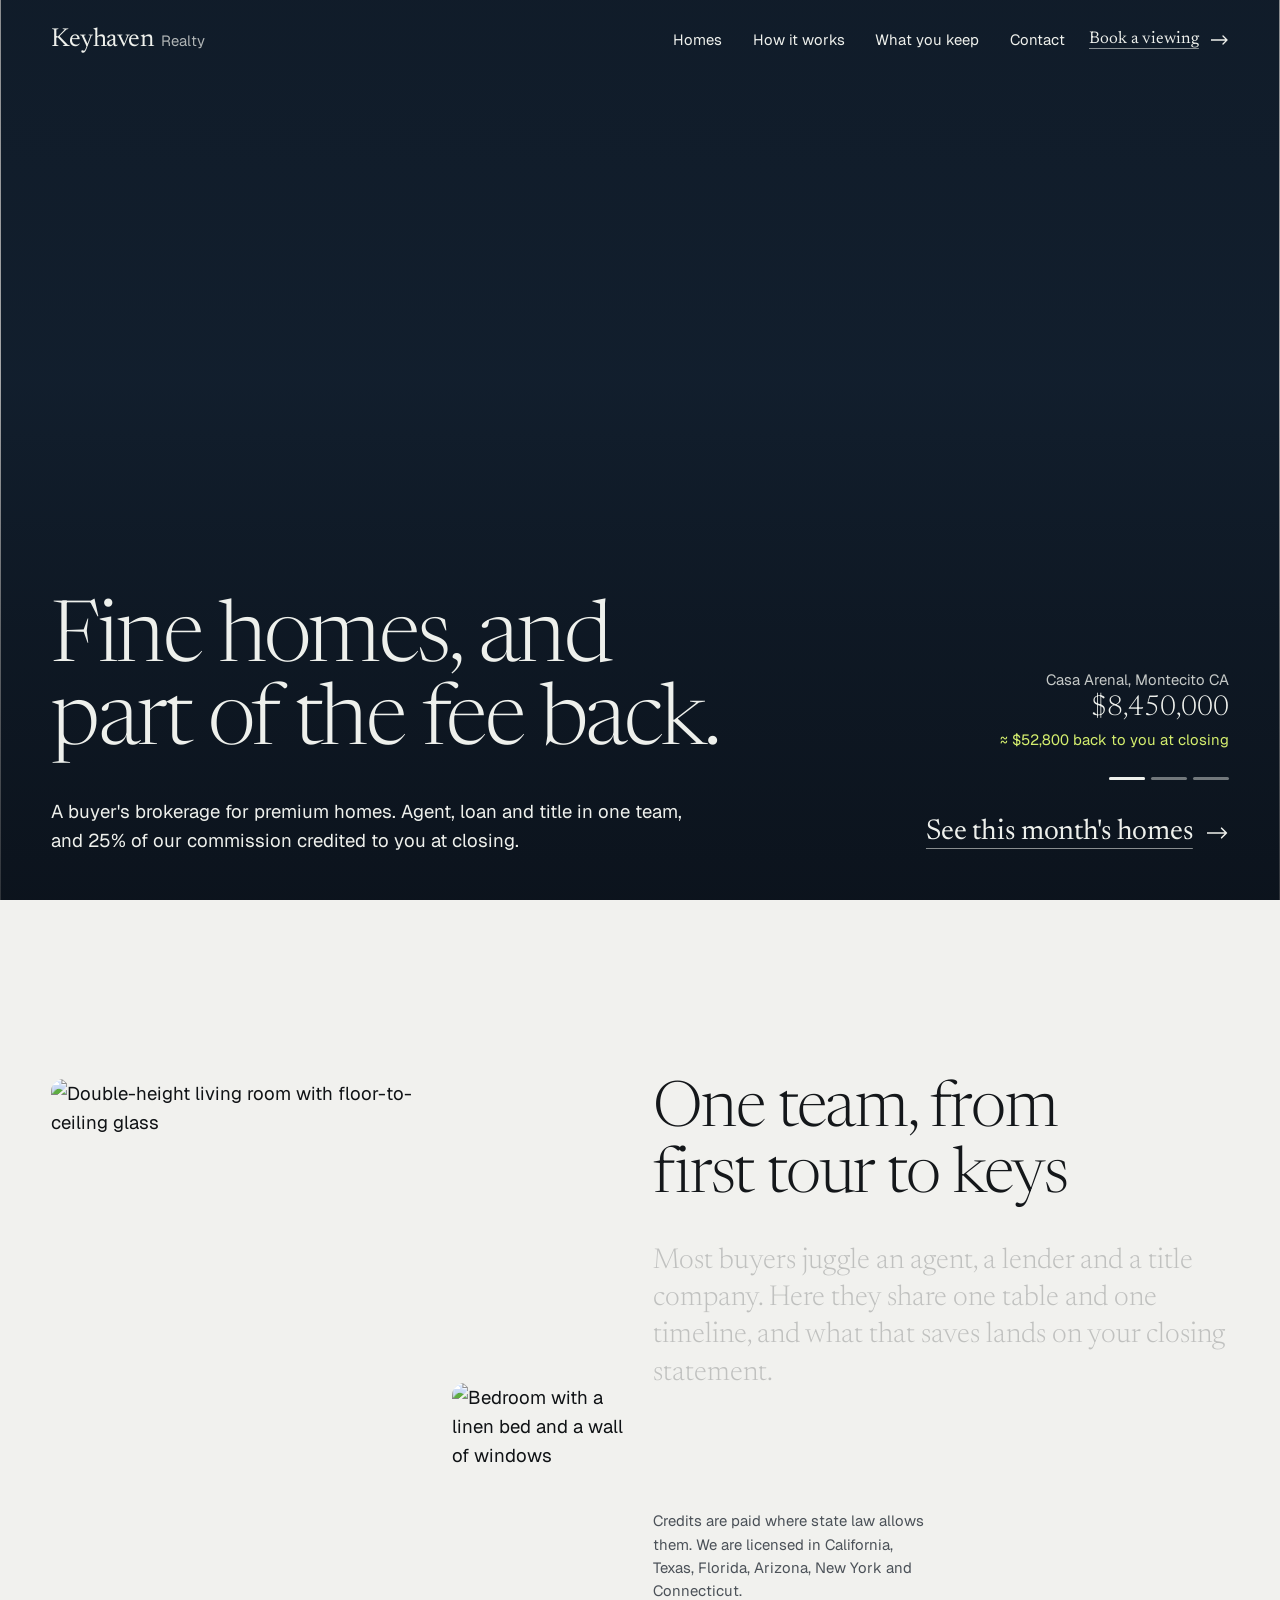
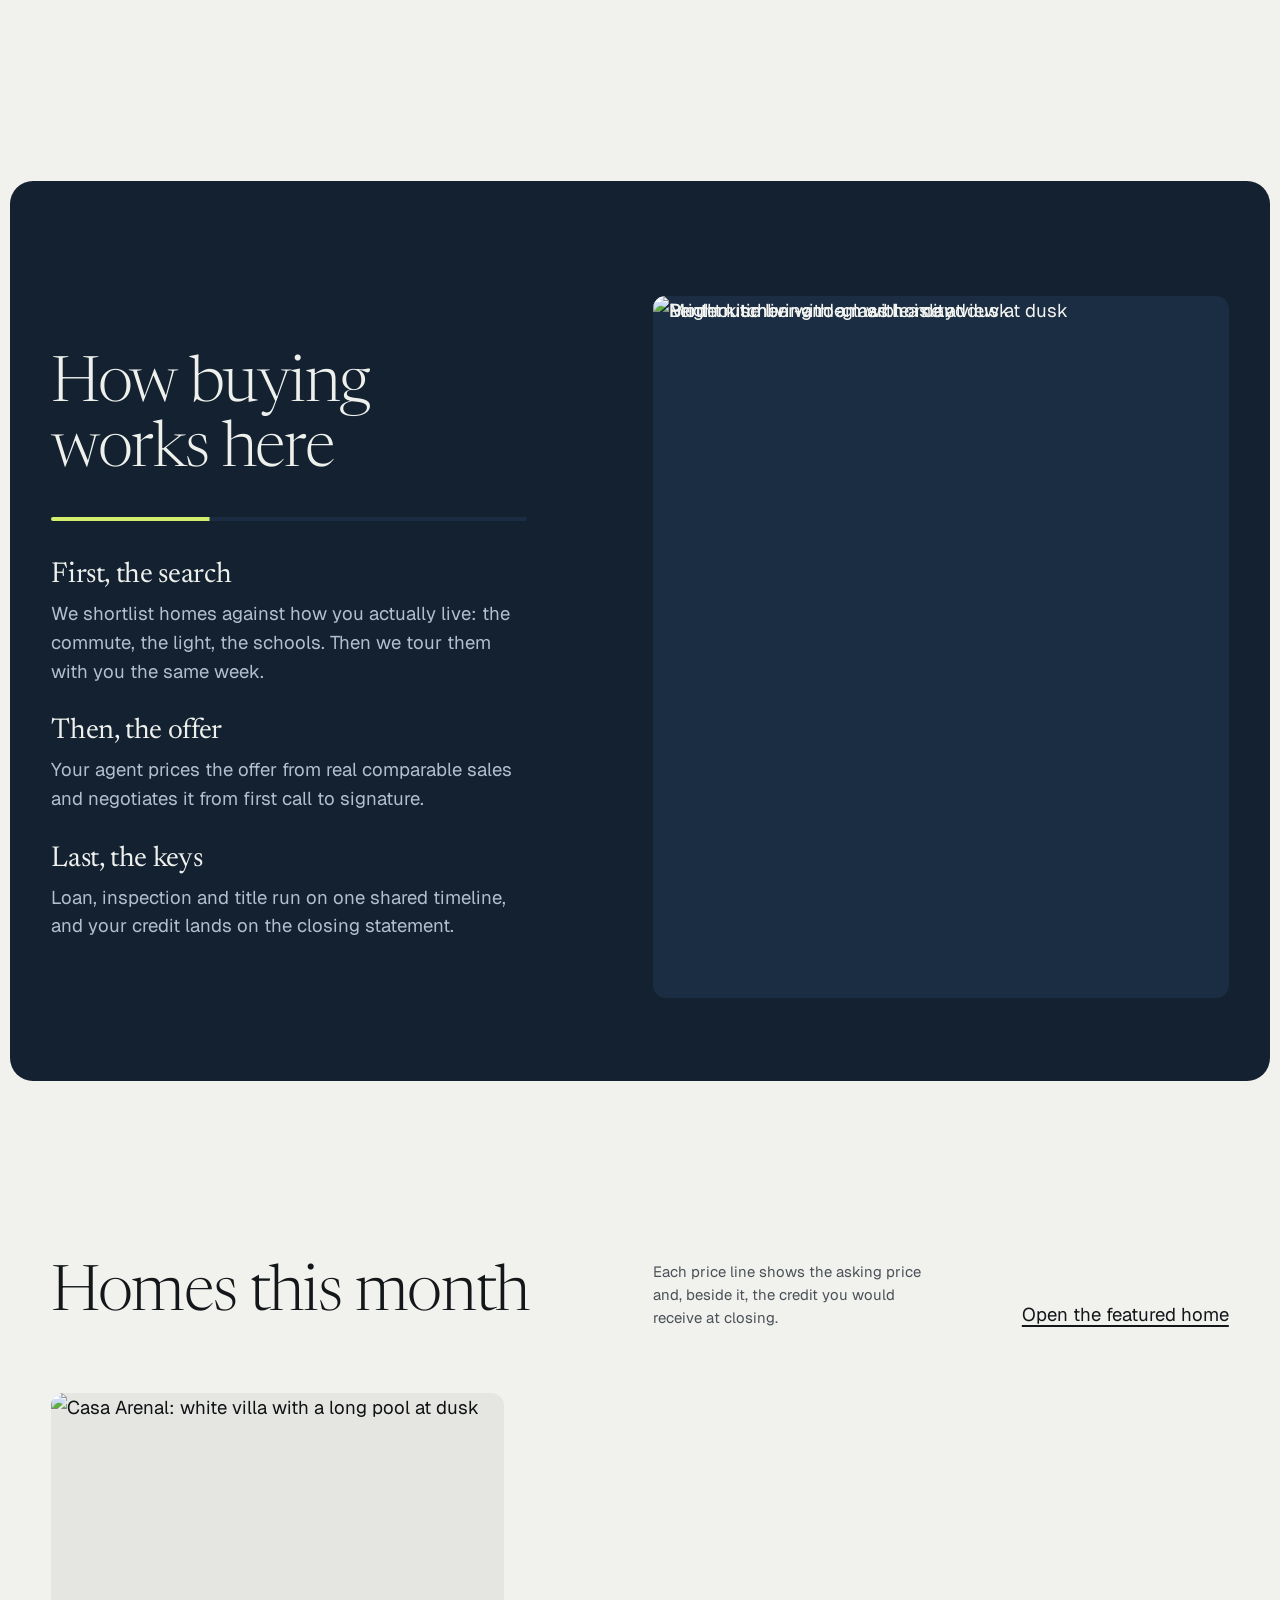
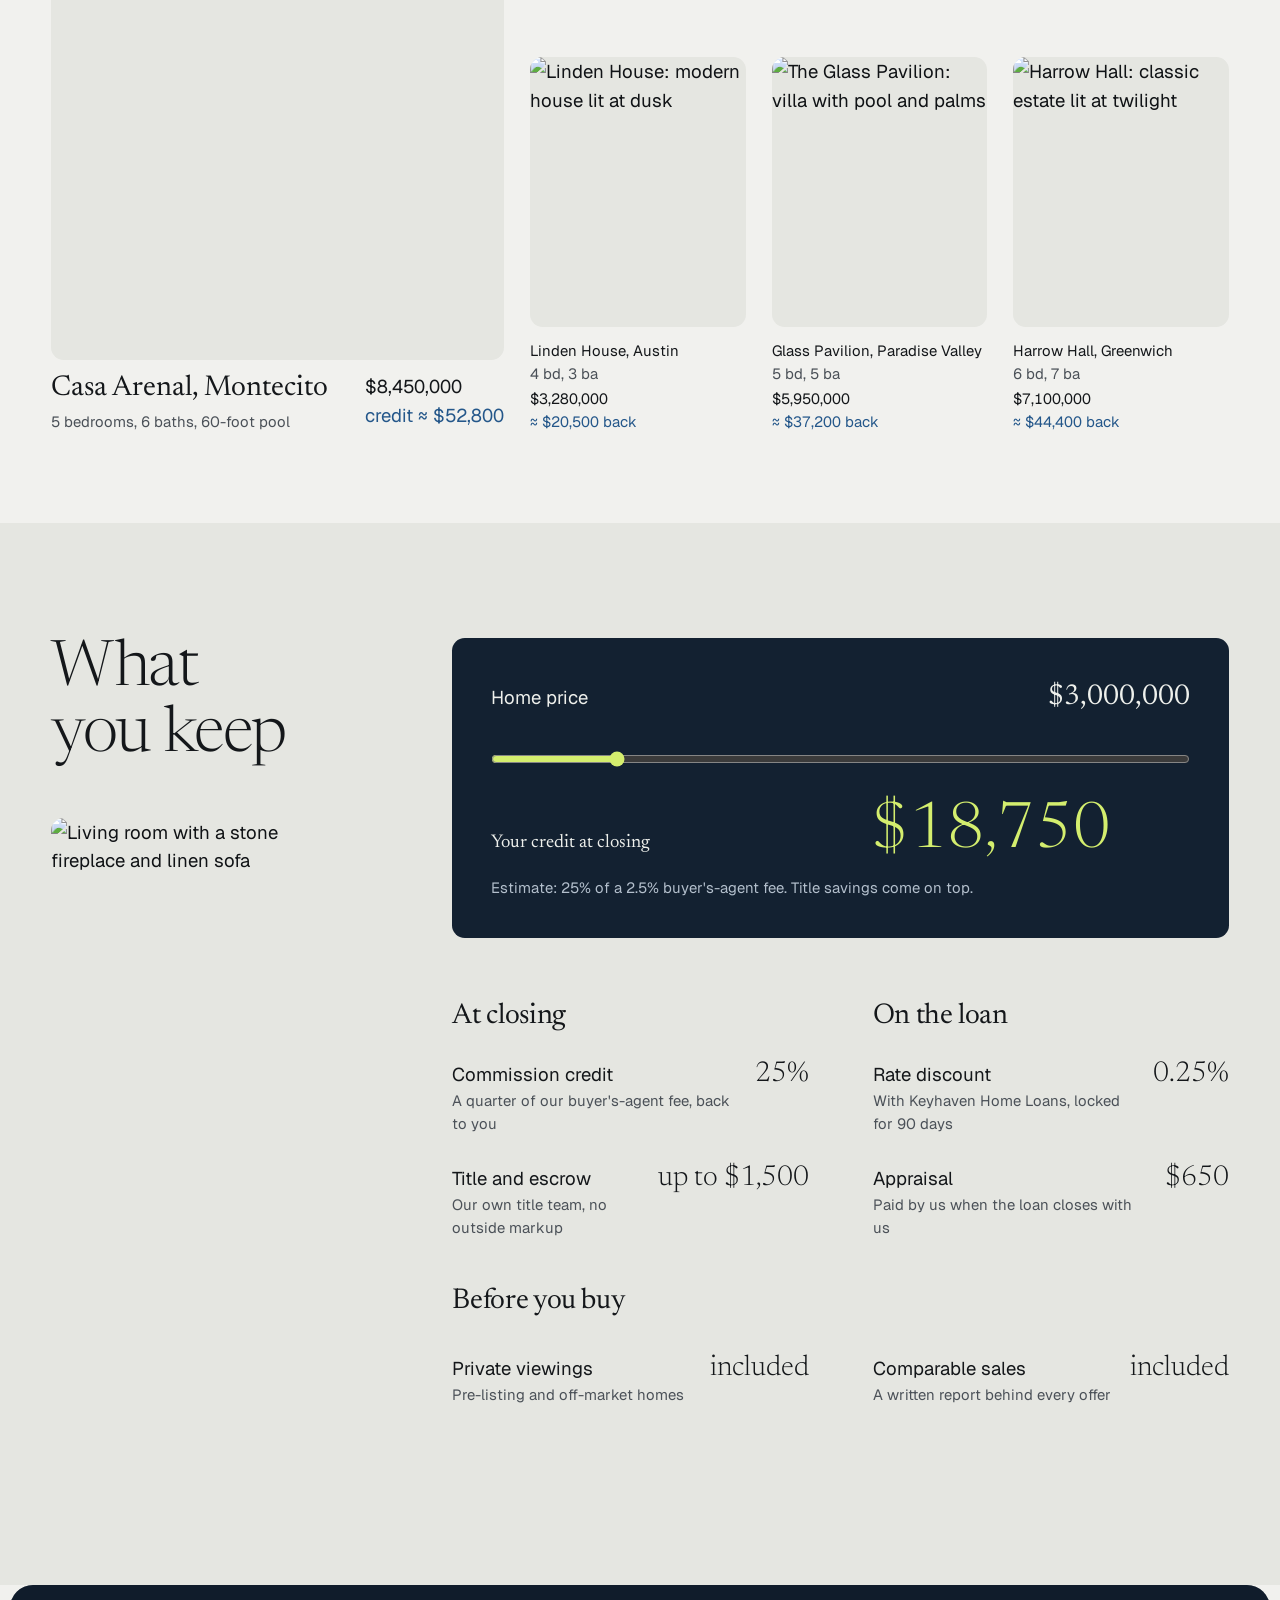
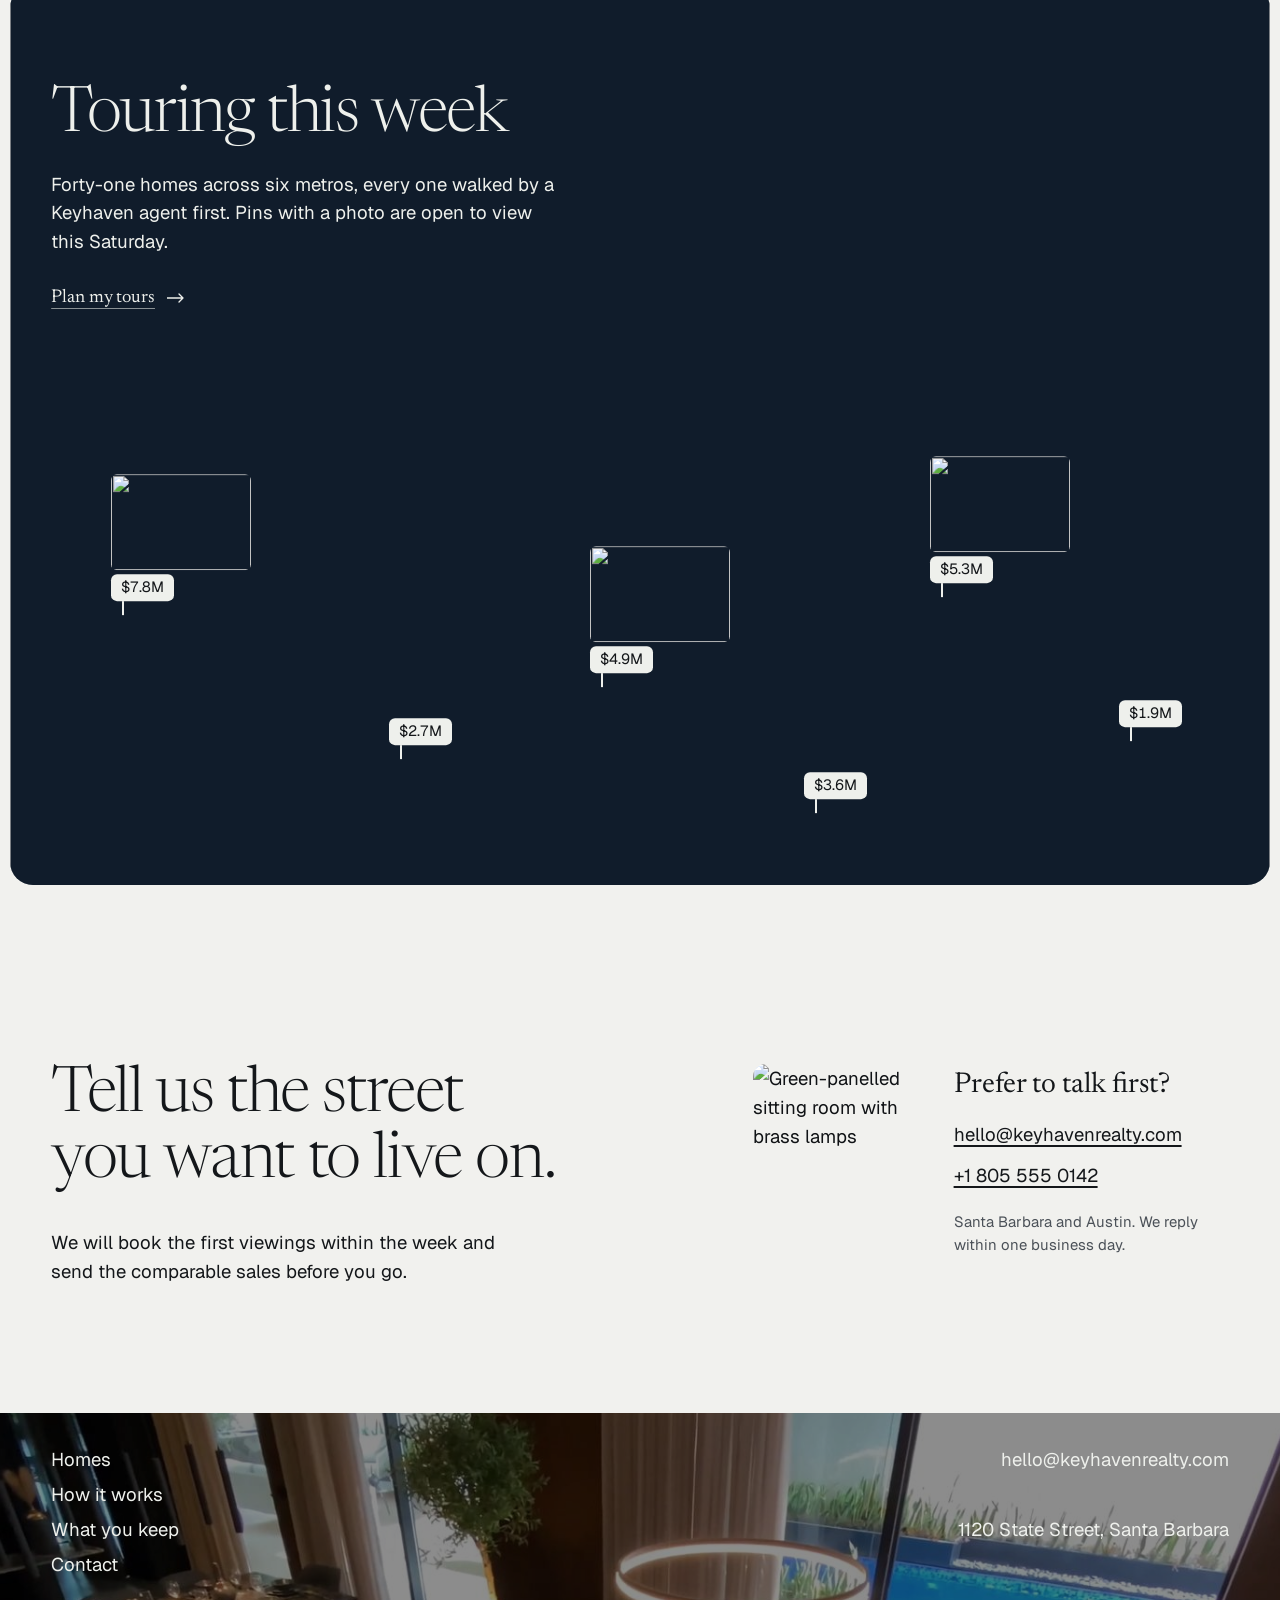
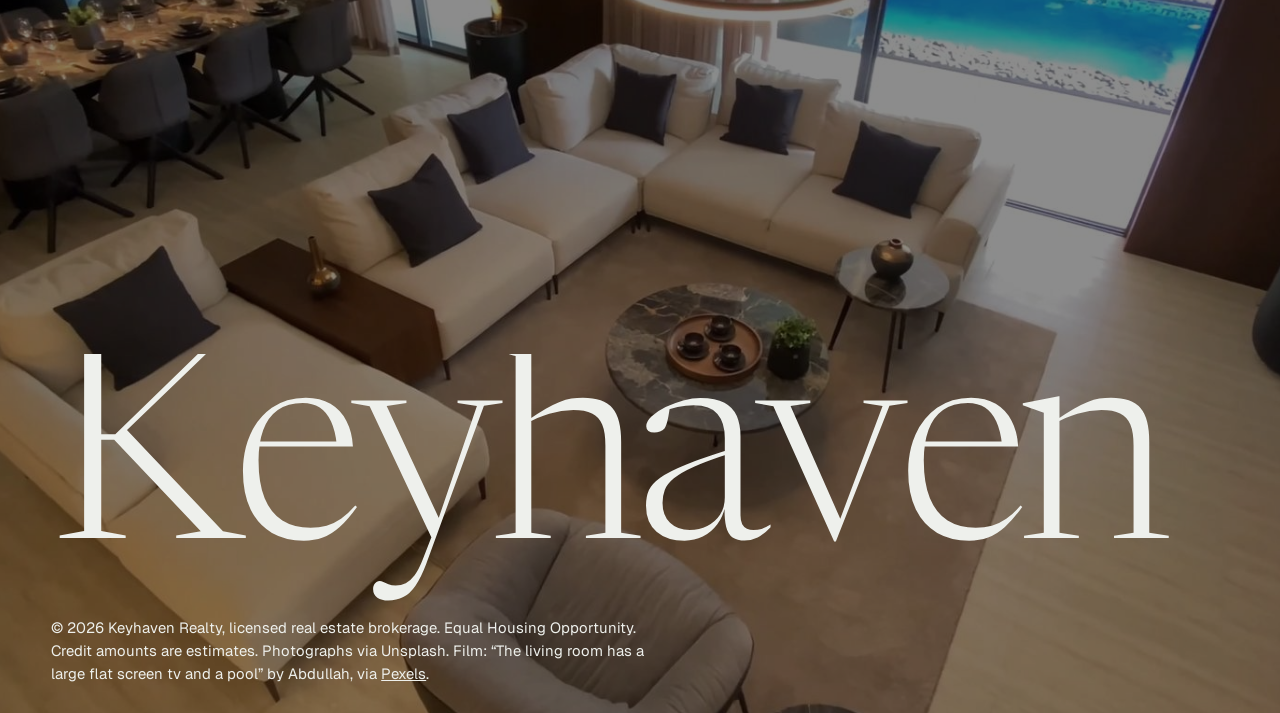
==== index.html @ c0e954b9 "Add Keyhaven Realty mockup site, ready for Vercel Static main page and per-listing pages with scroll" ====
<!doctype html>
<html lang="en" class="no-js">
<head>
  <meta charset="utf-8" />
  <meta name="viewport" content="width=device-width, initial-scale=1" />
  <title>Keyhaven Realty · Fine homes, and part of the fee back</title>
  <meta name="description" content="Keyhaven Realty is a buyer's brokerage for premium homes. One team for agent, loan and title, and 25% of our commission credited back to you at closing." />
  <link rel="preconnect" href="https://fonts.googleapis.com" />
  <link rel="preconnect" href="https://fonts.gstatic.com" crossorigin />
  <link href="https://fonts.googleapis.com/css2?family=Newsreader:opsz,wght@6..72,300;6..72,400&family=Geist:wght@400;500&display=swap" rel="stylesheet" />
  <link rel="preload" as="image" href="https://images.unsplash.com/photo-1613490493576-7fde63acd811?auto=format&fit=crop&w=2400&q=80" />
  <link rel="stylesheet" href="styles.css?v=28" />
</head>
<body>
  <a class="skip" href="#main">Skip to content</a>

  <header class="bar" id="bar">
    <a href="#top" class="wordmark" aria-label="Keyhaven Realty, home"><span class="wordmark-name">Keyhaven</span><span class="wordmark-kind">Realty</span></a>
    <button class="menu-toggle" type="button" aria-expanded="false" aria-controls="primary-nav">Menu</button>
    <nav class="bar-links" id="primary-nav" aria-label="Primary">
      <a href="#homes">Homes</a>
      <a href="#how">How it works</a>
      <a href="#keep">What you keep</a>
      <a href="#contact">Contact</a>
    </nav>
    <a href="#contact" class="cta-link cta-bar"><span>Book a viewing</span><svg class="cta-arrow" viewBox="0 0 18 10" aria-hidden="true"><path d="M0 5h16M12 1l4 4-4 4" fill="none" stroke="currentColor" stroke-width="1.3" stroke-linecap="round" stroke-linejoin="round"/></svg></a>
  </header>

  <main id="main">
    <!-- HERO: full-bleed photograph, slow crossfade between three homes -->
    <section class="hero" id="top" aria-labelledby="hero-title">
      <div class="hero-photos" aria-hidden="true">
        <img class="is-on" src="https://images.unsplash.com/photo-1613490493576-7fde63acd811?auto=format&fit=crop&w=2400&q=80" alt="" width="2400" height="1600" fetchpriority="high"
             data-name="Casa Arenal, Montecito CA" data-price="$8,450,000" data-credit="$52,800" />
        <img src="https://images.unsplash.com/photo-1582268611958-ebfd161ef9cf?auto=format&fit=crop&w=2400&q=80" alt="" width="2400" height="1600"
             data-name="Villa Solano, Malibu CA" data-price="$11,200,000" data-credit="$70,000" />
        <img src="https://images.unsplash.com/photo-1613977257363-707ba9348227?auto=format&fit=crop&w=2400&q=80" alt="" width="2400" height="1600"
             data-name="Las Brisas, Palm Beach FL" data-price="$9,750,000" data-credit="$60,950" />
      </div>
      <div class="hero-scrim" aria-hidden="true"></div>
      <div class="hero-foot">
        <div class="hero-text">
          <h1 id="hero-title">Fine homes, and part of the fee back.</h1>
          <p>A buyer's brokerage for premium homes. Agent, loan and title in one team, and 25% of our commission credited to you at closing.</p>
        </div>
        <div class="hero-act">
          <div class="listing" aria-live="polite">
            <p class="listing-name">Casa Arenal, Montecito CA</p>
            <p class="listing-price">$8,450,000</p>
            <p class="listing-credit">≈ $52,800 back to you at closing</p>
          </div>
          <div class="listing-switch" role="group" aria-label="Featured homes">
            <button type="button" aria-label="Casa Arenal" aria-pressed="true"><span></span></button>
            <button type="button" aria-label="Villa Solano" aria-pressed="false"><span></span></button>
            <button type="button" aria-label="Las Brisas" aria-pressed="false"><span></span></button>
          </div>
          <a href="#homes" class="cta-link cta-lg"><span>See this month's homes</span><svg class="cta-arrow" viewBox="0 0 18 10" aria-hidden="true"><path d="M0 5h16M12 1l4 4-4 4" fill="none" stroke="currentColor" stroke-width="1.3" stroke-linecap="round" stroke-linejoin="round"/></svg></a>
        </div>
      </div>
    </section>

    <!-- INTRO: right-half statement, lone photograph -->
    <section class="intro" aria-labelledby="intro-title">
      <div class="grid">
        <h2 id="intro-title" class="intro-title" data-rise>One team, from first tour to keys</h2>
        <p class="statement">Most buyers juggle an agent, a lender and a title company. Here they share one table and one timeline, and what that saves lands on your closing statement.</p>
        <figure class="intro-photo">
          <img src="https://images.unsplash.com/photo-1600573472550-8090b5e0745e?auto=format&fit=crop&w=900&h=900&q=80" alt="Double-height living room with floor-to-ceiling glass" width="900" height="900" loading="lazy" />
        </figure>
        <figure class="intro-photo-b">
          <img src="https://images.unsplash.com/photo-1616594039964-ae9021a400a0?auto=format&fit=crop&w=700&h=875&q=80" alt="Bedroom with a linen bed and a wall of windows" width="700" height="875" loading="lazy" />
        </figure>
        <p class="intro-note" data-rise>Credits are paid where state law allows them. We are licensed in California, Texas, Florida, Arizona, New York and Connecticut.</p>
      </div>
    </section>

    <!-- HOW IT WORKS: pinned deep-blue field, three moments, photograph wipes between them -->
    <section class="how" id="how" aria-labelledby="how-title">
      <div class="how-stage">
        <div class="how-text">
          <h2 id="how-title">How buying works here</h2>
          <div class="how-track" aria-hidden="true"><span></span></div>
          <ol class="moments">
            <li class="moment is-active">
              <h3>First, the search</h3>
              <p>We shortlist homes against how you actually live: the commute, the light, the schools. Then we tour them with you the same week.</p>
            </li>
            <li class="moment">
              <h3>Then, the offer</h3>
              <p>Your agent prices the offer from real comparable sales and negotiates it from first call to signature.</p>
            </li>
            <li class="moment">
              <h3>Last, the keys</h3>
              <p>Loan, inspection and title run on one shared timeline, and your credit lands on the closing statement.</p>
            </li>
          </ol>
        </div>
        <div class="how-frame">
          <img src="https://images.unsplash.com/photo-1600047509807-ba8f99d2cdde?auto=format&fit=crop&w=1200&h=1500&q=80" alt="Modern timber-and-glass home at dusk" width="1200" height="1500" loading="lazy" />
          <img src="https://images.unsplash.com/photo-1564078516393-cf04bd966897?auto=format&fit=crop&w=1200&h=1500&q=80" alt="Penthouse living room with a city view at dusk" width="1200" height="1500" loading="lazy" />
          <img src="https://images.unsplash.com/photo-1600585152220-90363fe7e115?auto=format&fit=crop&w=1200&h=1500&q=80" alt="Bright kitchen with a marble island" width="1200" height="1500" loading="lazy" />
        </div>
      </div>
    </section>

    <!-- HOMES: frame run, one lifted -->
    <section class="homes" id="homes" aria-labelledby="homes-title">
      <div class="grid">
        <div class="homes-side">
          <h2 id="homes-title" data-rise>Homes this month</h2>
          <a href="home.html?id=casa-arenal" class="link" data-rise>Open the featured home</a>
          <p class="homes-note" data-rise>Each price line shows the asking price and, beside it, the credit you would receive at closing.</p>
        </div>
        <div class="run">
          <figure class="frame frame-lifted" data-speed="0.04">
            <a class="frame-link" href="home.html?id=casa-arenal">
            <div class="frame-img"><img src="https://images.unsplash.com/photo-1613490493576-7fde63acd811?auto=format&fit=crop&w=1100&h=1375&q=80" alt="Casa Arenal: white villa with a long pool at dusk" width="1100" height="1375" loading="lazy" /></div>
            <figcaption><span><span class="frame-name">Casa Arenal, Montecito</span><small class="facts">5 bedrooms, 6 baths, 60-foot pool</small></span><span>$8,450,000 <em class="credit">credit ≈ $52,800</em></span></figcaption>
          </a>
          </figure>
          <figure class="frame" data-speed="0.12">
            <a class="frame-link" href="home.html?id=linden-house">
            <div class="frame-img"><img src="https://images.unsplash.com/photo-1600047509358-9dc75507daeb?auto=format&fit=crop&w=600&h=750&q=75" alt="Linden House: modern house lit at dusk" width="600" height="750" loading="lazy" /></div>
            <figcaption><span>Linden House, Austin<small class="facts">4 bd, 3 ba</small></span><span>$3,280,000 <em class="credit">≈ $20,500 back</em></span></figcaption>
          </a>
          </figure>
          <figure class="frame" data-speed="-0.06">
            <a class="frame-link" href="home.html?id=glass-pavilion">
            <div class="frame-img"><img src="https://images.unsplash.com/photo-1602343168117-bb8ffe3e2e9f?auto=format&fit=crop&w=600&h=750&q=75" alt="The Glass Pavilion: villa with pool and palms" width="600" height="750" loading="lazy" /></div>
            <figcaption><span>Glass Pavilion, Paradise Valley<small class="facts">5 bd, 5 ba</small></span><span>$5,950,000 <em class="credit">≈ $37,200 back</em></span></figcaption>
          </a>
          </figure>
          <figure class="frame" data-speed="0.18">
            <a class="frame-link" href="home.html?id=harrow-hall">
            <div class="frame-img"><img src="https://images.unsplash.com/photo-1505843513577-22bb7d21e455?auto=format&fit=crop&w=600&h=750&q=75" alt="Harrow Hall: classic estate lit at twilight" width="600" height="750" loading="lazy" /></div>
            <figcaption><span>Harrow Hall, Greenwich<small class="facts">6 bd, 7 ba</small></span><span>$7,100,000 <em class="credit">≈ $44,400 back</em></span></figcaption>
          </a>
          </figure>
        </div>
      </div>
    </section>

    <!-- WHAT YOU KEEP: prices like a menu, with the live credit calculator -->
    <section class="keep" id="keep" aria-labelledby="keep-title">
      <div class="grid">
        <div class="keep-side">
          <h2 id="keep-title" data-rise>What you keep</h2>
          <figure class="keep-photo" data-rise>
            <img src="https://images.unsplash.com/photo-1618221195710-dd6b41faaea6?auto=format&fit=crop&w=800&h=1000&q=80" alt="Living room with a stone fireplace and linen sofa" width="800" height="1000" loading="lazy" />
          </figure>
        </div>
        <div class="keep-main">
          <form class="calc" data-rise onsubmit="return false">
            <label for="price">Home price</label>
            <output id="price-out" for="price" class="calc-price">$3,000,000</output>
            <input id="price" type="range" min="500000" max="15000000" step="50000" value="3000000" aria-describedby="calc-help" />
            <p class="calc-result">Your credit at closing <output id="credit-out" for="price">$18,750</output></p>
            <p id="calc-help" class="calc-help">Estimate: 25% of a 2.5% buyer's-agent fee. Title savings come on top.</p>
          </form>
          <div class="menu-cols">
            <div class="menu-group" data-rise>
              <h3>At closing</h3>
              <div class="row"><div><strong>Commission credit</strong><span>A quarter of our buyer's-agent fee, back to you</span></div><b>25%</b></div>
              <div class="row"><div><strong>Title and escrow</strong><span>Our own title team, no outside markup</span></div><b>up to $1,500</b></div>
            </div>
            <div class="menu-group" data-rise>
              <h3>On the loan</h3>
              <div class="row"><div><strong>Rate discount</strong><span>With Keyhaven Home Loans, locked for 90 days</span></div><b>0.25%</b></div>
              <div class="row"><div><strong>Appraisal</strong><span>Paid by us when the loan closes with us</span></div><b>$650</b></div>
            </div>
            <div class="menu-group" data-rise>
              <h3>Before you buy</h3>
              <div class="row"><div><strong>Private viewings</strong><span>Pre-listing and off-market homes</span></div><b>included</b></div>
              <div class="row"><div><strong>Comparable sales</strong><span>A written report behind every offer</span></div><b>included</b></div>
            </div>
          </div>
        </div>
      </div>
    </section>

    <!-- NEAR YOU: the city at dusk with price pins -->
    <section class="near" aria-labelledby="near-title">
      <div class="map-frame">
        <img class="near-photo" src="https://images.unsplash.com/photo-1444723121867-7a241cacace9?auto=format&fit=crop&w=2400&q=80" alt="" width="2400" height="1600" loading="lazy" />
        <div class="near-shade" aria-hidden="true"></div>
        <div class="near-copy">
          <h2 id="near-title" data-rise>Touring this week</h2>
          <p data-rise>Forty-one homes across six metros, every one walked by a Keyhaven agent first. Pins with a photo are open to view this Saturday.</p>
          <a href="#contact" class="cta-link" data-rise><span>Plan my tours</span><svg class="cta-arrow" viewBox="0 0 18 10" aria-hidden="true"><path d="M0 5h16M12 1l4 4-4 4" fill="none" stroke="currentColor" stroke-width="1.3" stroke-linecap="round" stroke-linejoin="round"/></svg></a>
        </div>
        <div class="pins" aria-hidden="true">
          <span class="pin pin-photo" style="--x:9%;--y:70%"><img src="https://images.unsplash.com/photo-1580587771525-78b9dba3b914?auto=format&fit=crop&w=260&h=180&q=60" alt="" width="260" height="180" loading="lazy" /><span>$7.8M</span></span>
          <span class="pin" style="--x:31%;--y:86%">$2.7M</span>
          <span class="pin pin-photo" style="--x:47%;--y:78%"><img src="https://images.unsplash.com/photo-1600566753086-00f18fb6b3ea?auto=format&fit=crop&w=260&h=180&q=60" alt="" width="260" height="180" loading="lazy" /><span>$4.9M</span></span>
          <span class="pin" style="--x:64%;--y:92%">$3.6M</span>
          <span class="pin pin-photo" style="--x:74%;--y:68%"><img src="https://images.unsplash.com/photo-1600607688969-a5bfcd646154?auto=format&fit=crop&w=260&h=180&q=60" alt="" width="260" height="180" loading="lazy" /><span>$5.3M</span></span>
          <span class="pin" style="--x:89%;--y:84%">$1.9M</span>
        </div>
      </div>
    </section>

    <!-- CONTACT: sentence, photograph, two links -->
    <section class="contact" id="contact" aria-labelledby="contact-title">
      <div class="grid">
        <h2 id="contact-title" class="contact-sentence" data-rise>Tell us the street you want to live on.</h2>
        <p class="contact-lead" data-rise>We will book the first viewings within the week and send the comparable sales before you go.</p>
        <figure class="contact-photo" data-rise>
          <img src="https://images.unsplash.com/photo-1615873968403-89e068629265?auto=format&fit=crop&w=400&h=400&q=75" alt="Green-panelled sitting room with brass lamps" width="400" height="400" loading="lazy" />
        </figure>
        <div class="contact-links" data-rise>
          <p class="contact-q">Prefer to talk first?</p>
          <a class="link" href="mailto:hello@keyhavenrealty.com?subject=Viewings%20with%20Keyhaven&body=The%20street%20or%20area%20we%20want%3A%0AOur%20budget%3A%0AWhen%20we%20can%20tour%3A">hello@keyhavenrealty.com</a>
          <a class="link" href="tel:+18055550142">+1 805 555 0142</a>
          <p class="contact-city">Santa Barbara and Austin. We reply within one business day.</p>
        </div>
      </div>
    </section>
  </main>

  <!-- FOOTER: the name across the last photograph -->
  <footer class="footer">
    <video class="footer-photo footer-film" muted loop playsinline preload="none" poster="assets/pexels-living-room-pool-18531410-poster.jpg" width="1920" height="1080" aria-hidden="true">
      <source src="assets/pexels-living-room-pool-18531410.mp4" type="video/mp4" />
    </video>
    <div class="footer-top">
      <nav aria-label="Footer">
        <a href="#homes">Homes</a>
        <a href="#how">How it works</a>
        <a href="#keep">What you keep</a>
        <a href="#contact">Contact</a>
      </nav>
      <address>
        <a href="mailto:hello@keyhavenrealty.com">hello@keyhavenrealty.com</a>
        <span>1120 State Street, Santa Barbara</span>
      </address>
    </div>
    <div class="footer-bottom">
      <p class="footer-name" aria-hidden="true">Keyhaven</p>
      <p class="legal">© 2026 Keyhaven Realty, licensed real estate brokerage. Equal Housing Opportunity. Credit amounts are estimates. Photographs via Unsplash. Film: “The living room has a large flat screen tv and a pool” by Abdullah, via <a href="https://www.pexels.com/video/the-living-room-has-a-large-flat-screen-tv-and-a-pool-18531410/">Pexels</a>.</p>
    </div>
  </footer>

  <script src="https://cdnjs.cloudflare.com/ajax/libs/gsap/3.12.5/gsap.min.js"></script>
  <script src="https://cdnjs.cloudflare.com/ajax/libs/gsap/3.12.5/ScrollTrigger.min.js"></script>
  <script src="main.js?v=28"></script>
</body>
</html>
---- styles.css ----
:root {
  /* colour: warm paper and charcoal, a deep coastal blue, lime kept for the money that comes back */
  --bg: #f1f1ee;
  --surface: #e5e6e1;
  --ink: #14171a;
  --muted: #4b5158;
  --field: #132131;
  --field-2: #1b2d42;
  --field-ink: #eef0ec;
  --field-muted: #b3bfcc;
  --accent: #d4ee6e;
  --link: #24578a;

  /* type: a light display serif for headlines and figures, a quiet sans for everything you read or press */
  --font: "Geist", "Helvetica Neue", Arial, sans-serif;
  --display: "Newsreader", "Times New Roman", Georgia, serif;
  --step-small: clamp(0.875rem, 0.85rem + 0.1vw, 0.9375rem);
  --step-body: clamp(1.0625rem, 1rem + 0.2vw, 1.1875rem);
  --step-lead: clamp(1.375rem, 1.15rem + 0.8vw, 2rem);
  --step-head: clamp(2.25rem, 1.4rem + 3.2vw, 4.5rem);
  --step-display: clamp(2.25rem, 6.6vw, 7.25rem);
  --step-name: clamp(4.5rem, 21vw, 22rem);

  /* corners: one quiet scale, nothing pill-shaped */
  --r-lg: clamp(16px, 1.8vw, 28px);  /* held sections, the city, the hero as it leaves */
  --r-md: clamp(10px, 1vw, 16px);    /* photographs and panels */
  --r-sm: 6px;                        /* buttons and price tags */

  --margin: clamp(20px, 4vw, 64px);
  --gap: clamp(16px, 2vw, 32px);
  --section: clamp(120px, 14vw, 220px);
  --ease: cubic-bezier(.22, 1, .36, 1);
}

*, *::before, *::after { box-sizing: border-box; }
html { -webkit-text-size-adjust: 100%; overflow-x: clip; }
@media (prefers-reduced-motion: no-preference) { html { scroll-behavior: smooth; } }
body {
  margin: 0;
  font-family: var(--font);
  font-size: var(--step-body);
  line-height: 1.55;
  color: var(--ink);
  background: var(--bg);
  -webkit-font-smoothing: antialiased;
  overflow-x: clip;
  font-variant-numeric: lining-nums;
}
img { display: block; max-width: 100%; height: auto; }
a { color: inherit; }
h1, h2, h3 { margin: 0; font-family: var(--display); font-weight: 300; letter-spacing: -0.022em; line-height: 1.04; text-wrap: balance; }
h3 { font-weight: 400; letter-spacing: -0.012em; }
p, figure, ol { margin: 0; }
:focus-visible { outline: 3px solid var(--link); outline-offset: 3px; }
::selection { background: var(--accent); color: var(--ink); }

.grid {
  display: grid;
  grid-template-columns: repeat(12, minmax(0, 1fr));
  column-gap: var(--gap);
  padding-inline: var(--margin);
}
.skip { position: absolute; left: -999px; top: 8px; z-index: 100; background: var(--ink); color: #fff; padding: 12px 16px; }
.skip:focus { left: 8px; }

/* controls: one small radius, one weight */
.btn {
  display: inline-flex; align-items: center; justify-content: center;
  min-height: 46px; padding: 0 22px;
  font: 500 var(--step-small)/1 var(--font); letter-spacing: .005em; text-decoration: none;
  border: 0; border-radius: var(--r-sm); cursor: pointer; touch-action: manipulation;
  transition: background-color .25s, color .25s, transform .2s var(--ease);
}
.btn:active { transform: scale(.97); }
.btn-lg { min-height: 54px; padding: 0 28px; font-size: var(--step-body); }
/* the quiet call to action: words in the display serif, a fine underline, a small arrow */
.cta-link { display: inline-flex; align-items: center; gap: 12px; min-height: 44px; color: inherit; text-decoration: none;
  font-family: var(--display); font-weight: 400; font-size: var(--step-body); letter-spacing: -0.005em; }
.cta-link span { text-decoration: underline; text-decoration-thickness: 1px; text-underline-offset: .32em;
  text-decoration-color: color-mix(in srgb, currentColor 55%, transparent); transition: text-decoration-color .3s; }
.cta-link:hover span, .cta-link:focus-visible span { text-decoration-color: currentColor; }
.cta-arrow { width: 18px; height: 10px; flex: none; transition: transform .35s var(--ease); }
.cta-link:hover .cta-arrow, .cta-link:focus-visible .cta-arrow { transform: translateX(5px); }
.cta-lg { font-size: var(--step-lead); gap: 14px; }
.cta-lg .cta-arrow { width: 22px; height: 12px; }
.cta-bar { font-size: 1.0625rem; white-space: nowrap; }
.link {
  text-decoration: underline; text-decoration-thickness: 1.5px; text-underline-offset: .22em;
  transition: color .2s, text-decoration-color .2s;
}
.link:hover { color: var(--link); }

/* bar: transparent over the photograph, plain paper after it */
.bar {
  position: fixed; inset: 0 0 auto; z-index: 40;
  display: flex; align-items: center; justify-content: space-between; gap: 24px;
  padding: 18px var(--margin);
  color: var(--field-ink);
  transition: background-color .35s, color .35s, padding .35s;
}
section[id] { scroll-margin-top: 64px; }
main p { max-width: 62ch; }
.bar.away { transform: translateY(-110%); }
.bar { transition: background-color .35s, color .35s, padding .35s, transform .45s var(--ease); }
.bar.solid { background: var(--bg); color: var(--ink); padding-block: 10px; }
.wordmark { display: inline-flex; align-items: baseline; gap: 8px; text-decoration: none; }
.wordmark-name { font-family: var(--display); font-size: 1.625rem; font-weight: 400; letter-spacing: -0.02em; line-height: 1; }
.wordmark-kind { font-size: var(--step-small); opacity: .72; }
.bar-links { display: flex; gap: clamp(20px, 2.4vw, 36px); font-size: var(--step-small); margin-left: auto; }
.bar-links a { text-decoration: underline; text-decoration-thickness: 1.5px; text-underline-offset: .28em; text-decoration-color: transparent; transition: text-decoration-color .25s; }
.bar-links a:hover { text-decoration-color: currentColor; }
.menu-toggle { display: none; min-height: 44px; padding: 0 12px; margin-left: auto; background: none; border: 0; color: inherit; font: inherit; font-size: var(--step-small); text-decoration: underline; text-underline-offset: .25em; cursor: pointer; }

/* HERO */
.hero { position: relative; height: 100svh; min-height: 600px; overflow: hidden; background: var(--field); color: var(--field-ink); }
.hero-photos { position: absolute; inset: -4% 0; }
.hero-photos img {
  position: absolute; inset: 0; width: 100%; height: 100%; object-fit: cover; object-position: 50% 62%;
  opacity: 0; transition: opacity 1.6s ease-in-out;
}
.hero-photos img.is-on { opacity: 1; }
.hero-scrim { position: absolute; inset: 0; background: linear-gradient(0deg, rgba(10, 16, 24, .8) 0%, rgba(10, 16, 24, .52) 30%, rgba(10, 16, 24, .16) 58%, rgba(10, 16, 24, .3) 100%); } /* taste-skill-ignore: neutral scrim under type on a photograph */
.hero-foot {
  position: absolute; inset: auto 0 0; padding: 0 var(--margin) clamp(28px, 5vh, 56px);
  display: flex; justify-content: space-between; align-items: flex-end; gap: 40px;
}
.hero-text { max-width: min(1000px, 72vw); }
.hero h1 { font-size: var(--step-display); line-height: .98; letter-spacing: -0.03em; }
.hero-text p { margin-top: 32px; max-width: 34em; font-size: var(--step-body); color: var(--field-ink); }
.hero-act { display: grid; justify-items: end; gap: 14px; text-align: right; flex: none; }
/* the home on screen, captioned like a print: name, price, what comes back */
.listing { display: grid; gap: 2px; justify-items: end; color: var(--field-ink); }
.listing p { transition: opacity .45s, transform .45s var(--ease); }
.listing.swap p { opacity: 0; transform: translateY(6px); }
.listing-name { font-size: var(--step-small); color: rgba(238, 240, 236, .82); }
.listing-price { font-family: var(--display); font-weight: 300; font-size: var(--step-lead); line-height: 1.15; font-variant-numeric: tabular-nums; }
.listing-credit { font-size: var(--step-small); color: var(--accent); font-variant-numeric: tabular-nums; }
.listing-switch { display: flex; gap: 6px; margin: 2px 0 6px; }
.listing-switch button { width: 36px; height: 24px; padding: 0; border: 0; background: none; cursor: pointer; display: grid; align-items: center; }
.listing-switch span { display: block; height: 3px; border-radius: 2px; background: rgba(238, 240, 236, .45); overflow: hidden; transition: background-color .25s; }
.listing-switch button:hover span { background: rgba(238, 240, 236, .6); }
.listing-switch [aria-pressed="true"] span::after { content: ""; display: block; height: 100%; background: var(--field-ink); transform-origin: 0 50%; animation: listing-fill 6s linear forwards; }
@keyframes listing-fill { from { transform: scaleX(0); } to { transform: scaleX(1); } }

/* INTRO */
.intro { padding-block: var(--section); }
.intro-title { grid-row: 1; grid-column: 7 / 13; font-size: var(--step-head); margin-bottom: 32px; }
.statement { grid-row: 2; grid-column: 7 / 13; font-family: var(--display); font-size: var(--step-lead); font-weight: 300; line-height: 1.3; }
.statement .w { color: rgba(20, 23, 26, .22); transition: color .2s; }
.intro-photo { grid-column: 1 / 5; grid-row: 1 / 4; align-self: start; overflow: hidden; border-radius: var(--r-md); }
.intro-photo-b { grid-column: 5 / 7; grid-row: 2 / 4; align-self: end; margin-top: 140px; overflow: hidden; border-radius: var(--r-md); }
.intro-photo-b img { width: 100%; aspect-ratio: 4 / 5; object-fit: cover; }
.intro-photo img { width: 100%; aspect-ratio: 1; object-fit: cover; }
.intro-note { grid-column: 7 / 10; grid-row: 3; align-self: end; margin-top: 64px; font-size: var(--step-small); color: var(--muted); }

/* HOW: a deep-blue field, held while three moments pass */
.how { padding-inline: 10px; color: var(--field-ink); }
.how-stage {
  position: relative; min-height: 100svh; display: grid; grid-template-columns: repeat(12, minmax(0, 1fr));
  column-gap: var(--gap); align-items: center; padding: 96px calc(var(--margin) - 10px) 64px;
  background: var(--field); border-radius: var(--r-lg);
}
.how-text { grid-column: 1 / 6; }
.how h2 { font-size: var(--step-head); }
.how-track { height: 4px; background: var(--field-2); margin: 32px 0 40px; border-radius: 3px; overflow: hidden; }
.how-track span { display: block; height: 100%; background: var(--accent); transform-origin: 0 50%; transform: scaleX(.333); }
.moments { list-style: none; padding: 0; display: grid; gap: 32px; }
.moment h3 { font-size: var(--step-lead); }
.moment p { font-size: var(--step-body); }
.motion .moment { transition: opacity .5s var(--ease); }
.motion .moment:not(.is-active) { opacity: .5; }
.moment p { margin-top: 8px; color: var(--field-muted); max-width: 30em; }
.how-frame { grid-column: 7 / 13; position: relative; aspect-ratio: 4 / 5; max-height: 78svh; justify-self: end; width: 100%; overflow: hidden; background: var(--field-2); border-radius: var(--r-md); }
.how-frame img { position: absolute; inset: 0; width: 100%; height: 100%; object-fit: cover; }

/* HOMES: a run of frames, one lifted */
.homes { padding-block: var(--section) clamp(72px, 7vw, 112px); }
.homes-side { grid-column: 1 / -1; display: grid; grid-template-columns: repeat(12, minmax(0, 1fr)); column-gap: var(--gap); align-items: end; margin-bottom: clamp(40px, 5vw, 72px); }
.homes-side h2 { grid-column: 1 / 7; grid-row: 1; }
.homes-side .homes-note { grid-column: 7 / 10; grid-row: 1; }
.homes-side .link { grid-column: 10 / 13; grid-row: 1; justify-self: end; }
.homes h2 { font-size: var(--step-head); }
.homes-note { font-size: var(--step-small); color: var(--muted); max-width: 30em; }
.run { grid-column: 1 / -1; display: grid; grid-template-columns: 2.1fr 1fr 1fr 1fr; gap: var(--gap); align-items: end; }
.frame-img { overflow: hidden; background: var(--surface); border-radius: var(--r-md); }
.frame-img img { width: 100%; aspect-ratio: 4 / 5; object-fit: cover; transition: transform 1s var(--ease); }
.frame-link { display: block; color: inherit; text-decoration: none; }
.frame-link:hover .frame-img img { transform: scale(1.05); }
.frame-link:focus-visible { outline-offset: 6px; border-radius: var(--r-md); }
.frame figcaption { display: flex; flex-wrap: wrap; justify-content: space-between; gap: 2px 12px; padding-top: 12px; font-size: var(--step-small); }
.frame figcaption span:last-child { font-variant-numeric: tabular-nums; }
.credit { font-style: normal; color: var(--link); display: block; text-align: right; }
.frame-name { display: block; font-family: var(--display); font-size: var(--step-lead); line-height: 1.2; }
.frame-lifted .facts { font-family: var(--font); margin-top: 4px; }
.facts { display: block; font-size: var(--step-small); color: var(--muted); }
.frame:not(.frame-lifted) figcaption { display: grid; gap: 2px; }
.frame:not(.frame-lifted) .credit { text-align: left; }
.frame-lifted figcaption { font-size: var(--step-body); }

/* KEEP: a menu of what comes back to you */
.keep { padding-block: clamp(96px, 9vw, 150px) var(--section); background: var(--surface); }
.keep-side { grid-column: 1 / 4; }
.keep h2 { font-size: var(--step-head); }
.keep-photo { margin-top: 48px; overflow: hidden; border-radius: var(--r-md); }
.keep-photo img { width: 100%; aspect-ratio: 4 / 5; object-fit: cover; }
.keep-main { grid-column: 5 / 13; }
.calc { background: var(--field); color: var(--field-ink); border-radius: var(--r-md); padding: clamp(24px, 3vw, 48px); display: grid; grid-template-columns: 1fr auto; gap: 12px 24px; align-items: baseline; }
.calc label { font-size: var(--step-body); }
.calc-price { font-family: var(--display); font-size: var(--step-lead); font-variant-numeric: tabular-nums; text-align: right; }
.calc input { grid-column: 1 / -1; width: 100%; height: 44px; margin: 4px 0 8px; accent-color: var(--accent); cursor: pointer; }
.calc-result { font-family: var(--display); grid-column: 1 / -1; display: flex; justify-content: space-between; align-items: baseline; gap: 16px; flex-wrap: wrap; font-size: var(--step-body); }
.calc-result output { font-family: var(--display); font-weight: 300; font-size: var(--step-head); line-height: 1; color: var(--accent); font-variant-numeric: tabular-nums; }
.calc-help { grid-column: 1 / -1; font-size: var(--step-small); color: var(--field-muted); }
.menu-cols { display: grid; grid-template-columns: repeat(2, minmax(0, 1fr)); column-gap: 64px; margin-top: 16px; }
.menu-group:last-child { grid-column: 1 / -1; display: grid; grid-template-columns: repeat(2, minmax(0, 1fr)); column-gap: 64px; }
.menu-group:last-child h3 { grid-column: 1 / -1; }
.menu-group { margin-top: 48px; }
.menu-group h3 { font-size: var(--step-lead); margin-bottom: 8px; }
.row { display: flex; justify-content: space-between; align-items: baseline; gap: 16px; margin-top: 22px; }
.row strong { display: block; font-weight: 400; }
.row span { display: block; font-size: var(--step-small); color: var(--muted); max-width: 36ch; }
.row b { font-family: var(--display); font-size: var(--step-lead); font-weight: 300; font-variant-numeric: tabular-nums; white-space: nowrap; }

/* NEAR: the map */
.near { background: var(--bg); padding-inline: 10px; }
.map-frame { position: relative; height: 100svh; min-height: 640px; overflow: hidden; background: var(--field); color: var(--field-ink); border-radius: var(--r-lg); }
.near-photo { position: absolute; inset: -8% 0; width: 100%; height: 116%; object-fit: cover; }
.near-shade { position: absolute; inset: 0; background: rgba(13, 22, 34, .38); }
.near-copy {
  position: absolute; z-index: 3; left: calc(var(--margin) - 10px); top: clamp(56px, 11vh, 112px);
  width: min(620px, calc(100% - var(--margin) * 2)); display: grid; justify-items: start; gap: 20px;
}
.near h2 { font-size: var(--step-head); }
.near-copy p { color: var(--field-ink); max-width: 42ch; }
.pins { position: absolute; inset: 0; z-index: 2; }
.pin {
  position: absolute; left: var(--x); top: var(--y); translate: -12px calc(-100% - 14px);
  padding: 6px 10px; background: var(--field-ink); color: var(--ink);
  font-size: var(--step-small); font-variant-numeric: tabular-nums; line-height: 1; border-radius: var(--r-sm);
}
.pin::after { content: ""; position: absolute; left: 11px; top: 100%; width: 2px; height: 14px; background: var(--field-ink); }
.pin-photo { padding: 0; background: none; display: grid; }
.pin-photo img { width: 140px; height: 96px; object-fit: cover; border-radius: var(--r-sm); }
.pin-photo > span { justify-self: start; margin-top: 4px; padding: 6px 10px; background: var(--field-ink); color: var(--ink); border-radius: var(--r-sm); }

/* CONTACT */
.contact { padding-block: var(--section) clamp(96px, 10vw, 140px); }
.contact-sentence { grid-column: 1 / 7; font-size: var(--step-head); }
.contact-lead { grid-column: 1 / 6; grid-row: 2; margin-top: 32px; }
.contact-photo { grid-column: 8 / 10; grid-row: 1 / 3; overflow: hidden; border-radius: var(--r-md); }
.contact-photo img { width: 100%; aspect-ratio: 1; object-fit: cover; }
.contact-links { grid-column: 10 / 13; grid-row: 1 / 3; display: grid; align-content: start; gap: 12px; }
.contact-q { font-family: var(--display); font-size: var(--step-lead); }
.contact-city { margin-top: 8px; font-size: var(--step-small); color: var(--muted); }

/* FOOTER: the name across the last photograph */
.footer { position: relative; height: 100svh; min-height: 560px; overflow: hidden; color: var(--field-ink); background: var(--field); display: flex; flex-direction: column; justify-content: space-between; }
.footer-photo { position: absolute; inset: -6% 0; width: 100%; height: 112%; object-fit: cover; filter: brightness(.55) saturate(.85); }

/* one grade for every photograph: a touch less saturation, a touch more contrast */
main img:not(.near-photo) { filter: saturate(.88) contrast(1.04); }
.near-photo { filter: saturate(.8); }
.footer-top, .footer-bottom { position: relative; padding: 32px var(--margin); }
.footer-top { display: flex; justify-content: space-between; gap: 24px; flex-wrap: wrap; }
.footer-top nav { display: grid; gap: 6px; }
.footer-top a { text-decoration: none; }
.footer-top a:hover { text-decoration: underline; text-underline-offset: .2em; }
.footer-top address { display: grid; gap: 6px; font-style: normal; text-align: right; }
.footer-bottom { padding-bottom: 28px; }
.footer-name { font-family: var(--display); font-weight: 300; font-size: var(--step-name); line-height: .9; letter-spacing: -0.04em; white-space: nowrap; }
.footer-name { overflow: hidden; padding-bottom: .12em; margin-bottom: -.12em; }
.footer-name .ch { display: inline-block; }
.legal a { color: inherit; }
.legal { margin-top: 20px; font-size: var(--step-small); color: var(--field-ink); max-width: 60ch; }

/* TABLET */
@media (max-width: 1024px) {
  .intro-title, .statement { grid-column: 6 / 13; }
  .intro-photo { grid-column: 1 / 5; }
  .intro-note { grid-column: 6 / 12; }
  .homes-side h2 { grid-column: 1 / 8; }
  .homes-side .homes-note { grid-column: 1 / 8; grid-row: 2; margin-top: 16px; }
  .homes-side .link { grid-column: 9 / 13; }
  .intro-photo-b { display: none; }
  .run { grid-column: 1 / -1; }
  .keep-side { grid-column: 1 / 5; }
  .keep-main { grid-column: 6 / 13; }
  .menu-cols, .menu-group:last-child { grid-template-columns: 1fr; display: grid; }
  .row span { max-width: none; }
  .contact-sentence { grid-column: 1 / 9; }
  .contact-lead { grid-column: 1 / 8; }
  .contact-photo { grid-column: 1 / 4; grid-row: 3; margin-top: 48px; }
  .contact-links { grid-column: 5 / 13; grid-row: 3; margin-top: 48px; }
}

/* PHONE: its own composition */
@media (max-width: 680px) {
  .grid { grid-template-columns: repeat(6, minmax(0, 1fr)); }
  .bar { padding-block: 14px; }
  .bar-links { display: none; }
  .menu-toggle { display: inline-flex; }
  .bar.open .bar-links {
    display: grid; gap: 0; position: absolute; top: 100%; left: 0; right: 0; margin: 0;
    padding: 8px var(--margin) 24px; background: var(--bg); color: var(--ink); font-size: var(--step-body);
  }
  .bar.open .bar-links a { padding: 10px 0; }
  .bar.open { background: var(--bg); color: var(--ink); }
  .wordmark-kind { display: none; }
  .cta-bar { font-size: 1rem; gap: 8px; }
  .menu-toggle { padding: 0 8px; }
  .hero-foot { flex-direction: column; align-items: stretch; gap: 24px; padding-bottom: 28px; }
  .hero-text p { margin-top: 20px; }
  .hero-act { justify-items: stretch; text-align: left; }
  .listing { justify-items: start; }
  .homes-side { display: flex; flex-direction: column; align-items: flex-start; gap: 12px; }
  .intro-title, .statement { grid-column: 1 / -1; }
  .statement { text-indent: 0; }
  .intro-photo { grid-column: 3 / -1; grid-row: auto; }
  .intro-photo img { aspect-ratio: 4 / 5; }
  .intro-note { grid-column: 1 / 3; grid-row: auto; align-self: end; margin-top: 0; }
  .intro-photo { grid-row: 3; }
  .intro-note { grid-row: 3; }
  .how-stage { grid-template-columns: 1fr; align-content: start; gap: 24px; padding-top: 84px; padding-bottom: 32px; }
  .how-text, .how-frame { grid-column: 1; }
  .how-frame { order: -1; aspect-ratio: 4 / 3; max-height: 34svh; }
  .how-track { margin: 20px 0 24px; }
  .moments { gap: 20px; }
  .run { grid-template-columns: 1fr 1fr; gap: 24px 12px; }
  .frame-lifted, .frame:last-child { grid-column: 1 / -1; }
  .frame:last-child .frame-img img { aspect-ratio: 16 / 10; }
  .keep-side, .keep-main { grid-column: 1 / -1; }
  .keep-photo { width: 60%; margin-top: 32px; margin-bottom: 40px; }
  .calc { grid-template-columns: 1fr; }
  .calc-price { text-align: left; }
  .pin:not(.pin-photo), .pins .pin:nth-child(3) { display: none; }
  .pins .pin:nth-child(5) { left: 60%; }
  .near-copy { top: 40px; }
  .pin-photo img { width: 96px; height: 66px; }
  .contact-sentence, .contact-lead { grid-column: 1 / -1; }
  .contact-photo { grid-column: 1 / 3; }
  .contact-links { grid-column: 3 / -1; }
  .footer-top address { text-align: left; }
}

/* Without script, the held section reads as a plain list */
.no-js .how-frame img:not(:first-child) { display: none; }

@media (prefers-reduced-motion: reduce) {
  *, *::before, *::after { transition-duration: .01ms !important; animation: none !important; }
  .statement .w { color: inherit; }
}

/* ================================================================ HOME PAGES */
.home-hero { height: 92svh; }
.home-hero .home-line { font-size: var(--step-lead); font-family: var(--display); font-weight: 300; line-height: 1.3; margin-top: 20px; }

.figures { padding-block: clamp(80px, 9vw, 140px) clamp(48px, 5vw, 80px); }
.facts-title { grid-column: 1 / 4; font-size: var(--step-lead); align-self: start; }
.facts-list { grid-column: 4 / 13; display: grid; grid-template-columns: repeat(5, minmax(0, 1fr)); gap: var(--gap); margin: 0; }
.facts-list div { display: flex; flex-direction: column-reverse; gap: 6px; }
.facts-list dd { margin: 0; font-family: var(--display); font-weight: 300; font-size: var(--step-head); line-height: 1; letter-spacing: -0.02em; font-variant-numeric: tabular-nums; }
.facts-list dt { font-size: var(--step-body); color: var(--ink); }

.about { padding-block: clamp(48px, 5vw, 80px) var(--section); }
.about-title { grid-column: 1 / 6; font-size: var(--step-head); }
.about-text { grid-column: 1 / 7; grid-row: 2; margin-top: 32px; display: grid; gap: 18px; }
.about-text p { font-size: var(--step-body); }
.about-text p:first-child { font-family: var(--display); font-size: var(--step-lead); line-height: 1.3; font-weight: 300; }
.about-features { grid-column: 8 / 13; grid-row: 1 / 3; align-self: end; background: var(--surface); border-radius: var(--r-md); padding: clamp(24px, 3vw, 40px); }
.about-features h3 { font-size: var(--step-lead); margin-bottom: 12px; }
.about-features li { font-size: var(--step-body); }
.about-features ul { margin: 0; padding: 0; list-style: none; display: grid; gap: 10px; }
.about-features li { padding-left: 18px; position: relative; }
.about-features li::before { content: ""; position: absolute; left: 0; top: .7em; width: 6px; height: 6px; border-radius: 50%; background: var(--link); }

.rooms { padding-bottom: clamp(96px, 9vw, 150px); }
.rooms-title { grid-column: 1 / -1; font-size: var(--step-head); margin-bottom: clamp(32px, 4vw, 56px); }
.rooms-grid { grid-column: 1 / -1; display: grid; grid-template-columns: repeat(12, minmax(0, 1fr)); gap: clamp(32px, 4vw, 56px) var(--gap); }
.room { margin: 0; }
.room-img { overflow: hidden; border-radius: var(--r-md); }
.room-img img { width: 100%; object-fit: cover; }
.room figcaption { margin-top: 12px; font-size: var(--step-body); }
.room-a { grid-column: 1 / 9; } .room-a img { aspect-ratio: 16 / 10; }
.room-b { grid-column: 9 / 13; align-self: end; } .room-b img { aspect-ratio: 4 / 5; }
.room-c { grid-column: 2 / 6; } .room-c img { aspect-ratio: 1; }
.room-d { grid-column: 7 / 13; margin-top: 10%; } .room-d img { aspect-ratio: 16 / 10; }

.numbers { padding-block: clamp(96px, 9vw, 150px); background: var(--surface); }
.numbers-side { grid-column: 1 / 5; display: grid; align-content: start; gap: 20px; }
.numbers h2 { font-size: var(--step-head); }
.numbers-note { font-size: var(--step-body); max-width: 32ch; }
.loan { grid-column: 6 / 13; }
.loan-rows { grid-column: 1 / -1; margin: 4px 0 12px; }
.loan-rows .row { margin-top: 12px; }
.loan-rows .row strong { color: var(--field-ink); }
.loan-rows .row b { color: var(--field-ink); font-family: var(--font); font-size: var(--step-body); font-weight: 400; }

.viewing { padding-block: clamp(96px, 9vw, 150px); }
.viewing-title { grid-column: 1 / 8; font-size: var(--step-head); }
.viewing-act { grid-column: 9 / 13; display: grid; gap: 24px; justify-items: start; align-self: end; }

.next { padding: 0 10px 10px; }
.next-link { position: relative; display: block; height: 82svh; min-height: 480px; overflow: hidden; border-radius: var(--r-lg); color: var(--field-ink); text-decoration: none; }
.next-link img { position: absolute; inset: 0; width: 100%; height: 100%; object-fit: cover; filter: saturate(.88) contrast(1.04); transition: transform 1.2s var(--ease); }
.next-link:hover img { transform: scale(1.04); }
.next-shade { position: absolute; inset: 0; background: rgba(12, 18, 28, .42); }
.next-text { position: absolute; left: var(--margin); bottom: clamp(32px, 6vh, 64px); display: grid; gap: 14px; }
.next-kind { font-size: var(--step-body); }
.next-name { font-family: var(--display); font-weight: 300; font-size: var(--step-display); line-height: 1; letter-spacing: -0.03em; }

.footer-short { height: auto; min-height: 0; background: var(--field); }
.footer-short .footer-bottom { padding-top: 0; }

@media (max-width: 1024px) {
  .facts-title { grid-column: 1 / -1; margin-bottom: 32px; }
  .facts-list { grid-column: 1 / -1; }
  .about-text { grid-column: 1 / -1; }
  .about-features { grid-column: 1 / -1; grid-row: 3; margin-top: 40px; }
  .numbers-side { grid-column: 1 / -1; margin-bottom: 40px; }
  .loan { grid-column: 1 / -1; }
  .viewing-title { grid-column: 1 / -1; }
  .viewing-act { grid-column: 1 / 9; margin-top: 32px; }
}
@media (max-width: 680px) {
  .facts-list { grid-template-columns: repeat(2, minmax(0, 1fr)); row-gap: 28px; }
  .facts-list div:last-child { grid-column: 1 / -1; }
  .room-a, .room-b, .room-c, .room-d { grid-column: 1 / -1; margin-top: 0; }
  .room-b { width: 72%; }
  .room-c { width: 60%; justify-self: end; }
  .viewing-act { grid-column: 1 / -1; }
}

/* the arrival curtain (first visit in a session) */
.curtain { position: fixed; inset: 0; z-index: 90; display: grid; place-items: center; background: var(--field); color: var(--field-ink); }
.curtain span { font-family: var(--display); font-weight: 300; font-size: clamp(3rem, 9vw, 8rem); letter-spacing: -0.03em; }
.loan .calc-result { margin-top: 8px; }
.loan .loan-rows { order: 2; margin-top: 16px; }
.loan .calc-help { order: 3; }
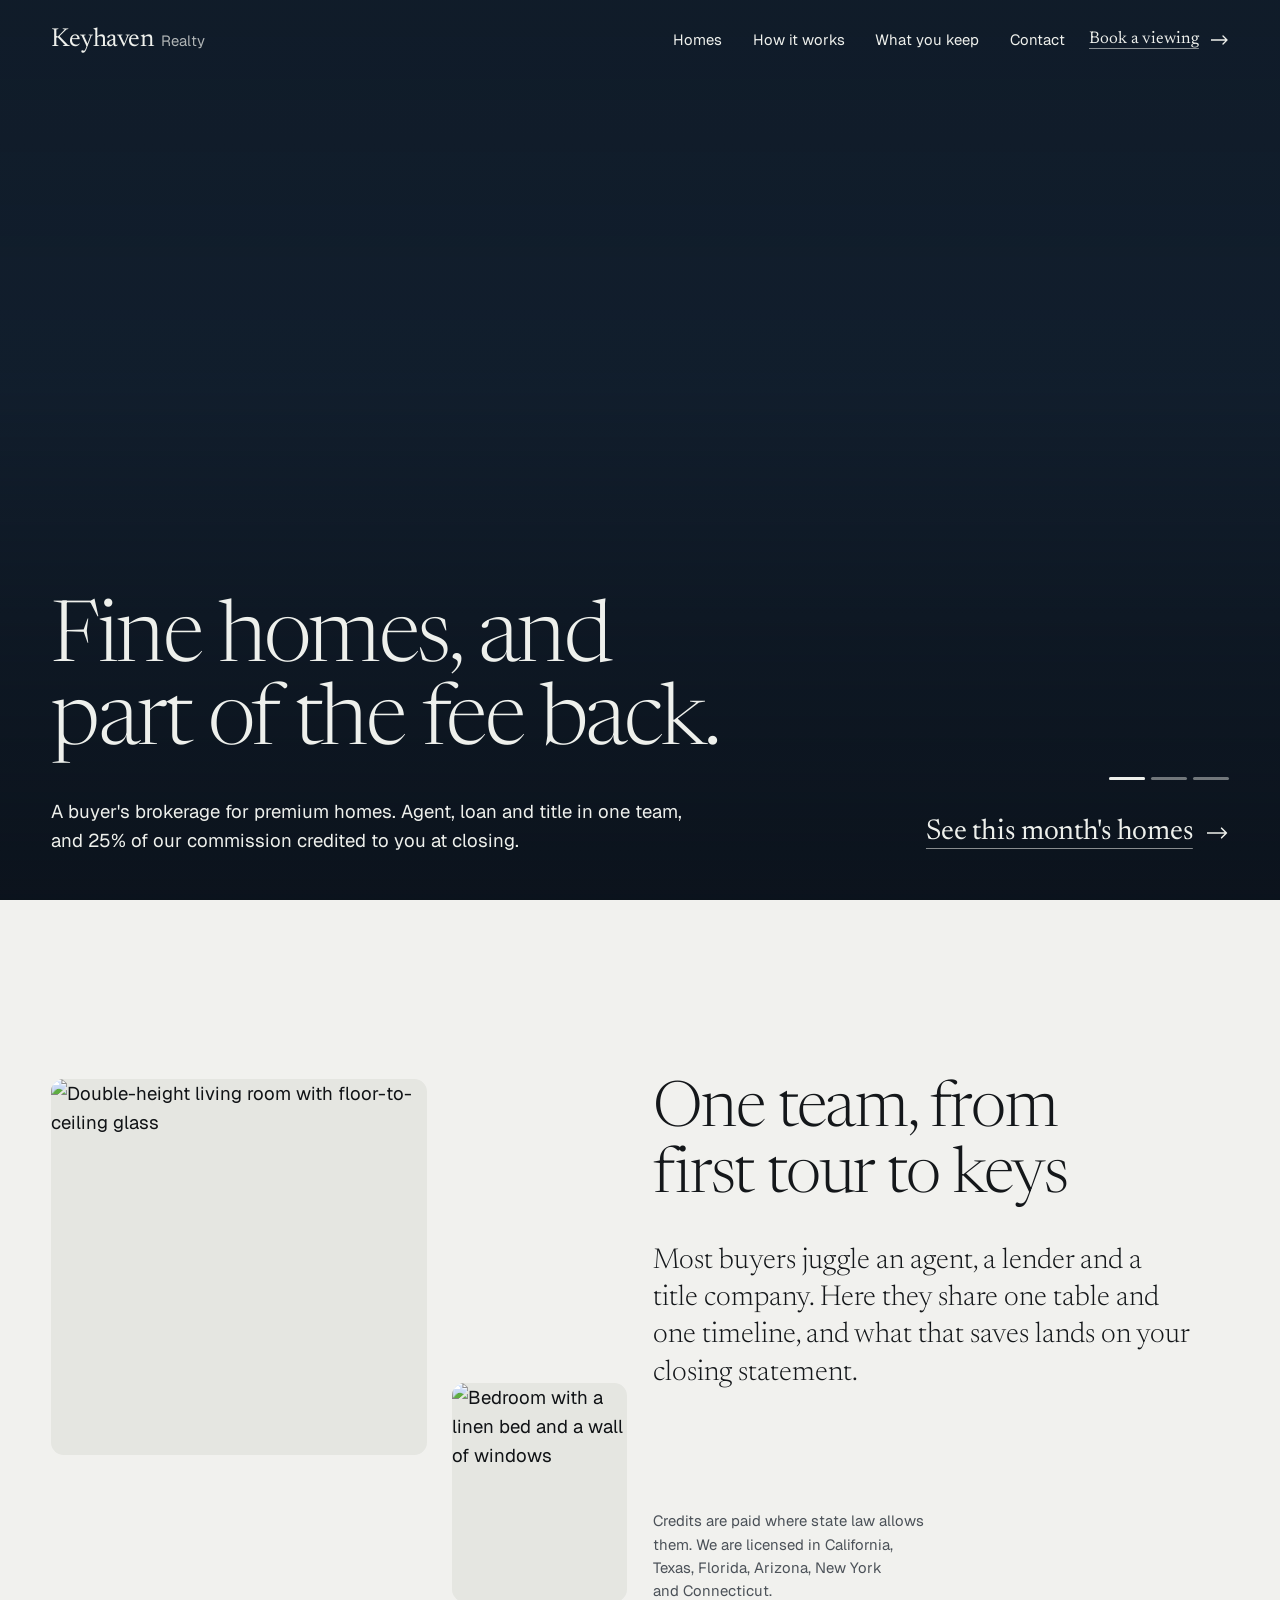
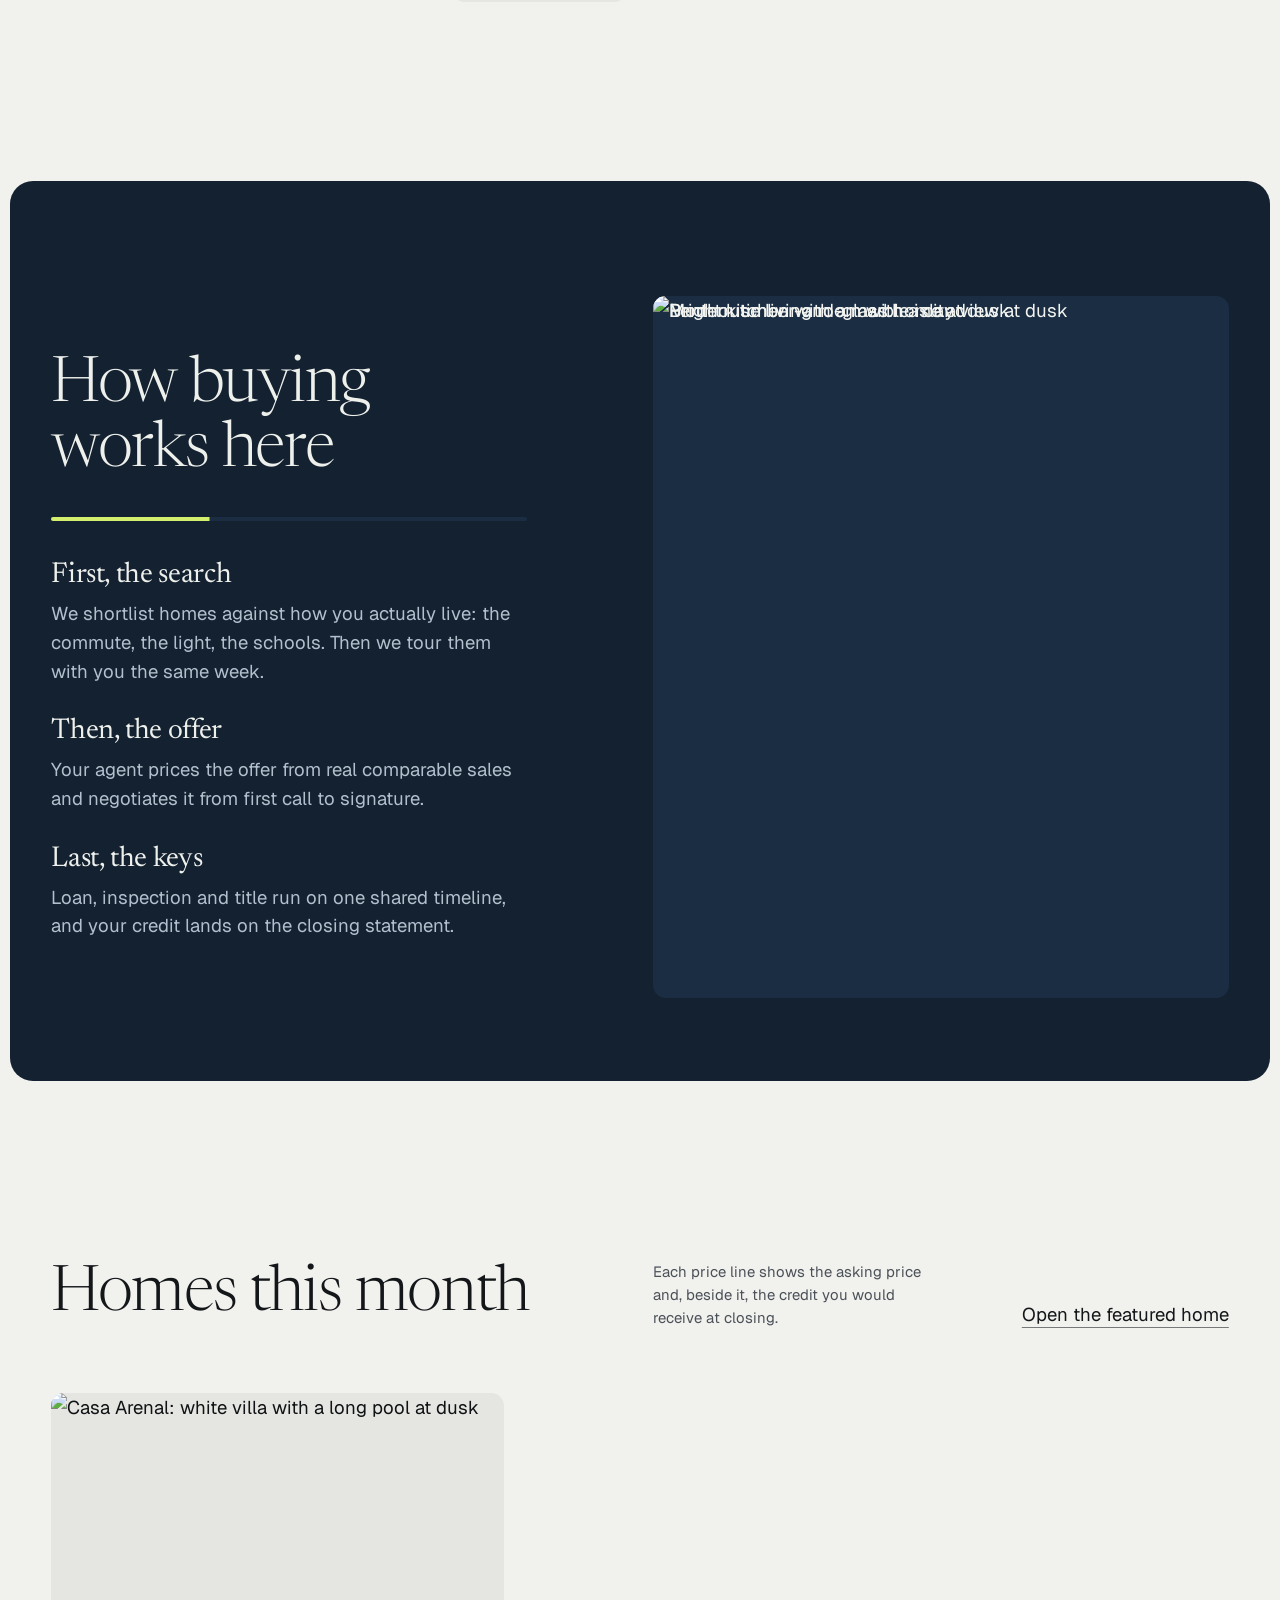
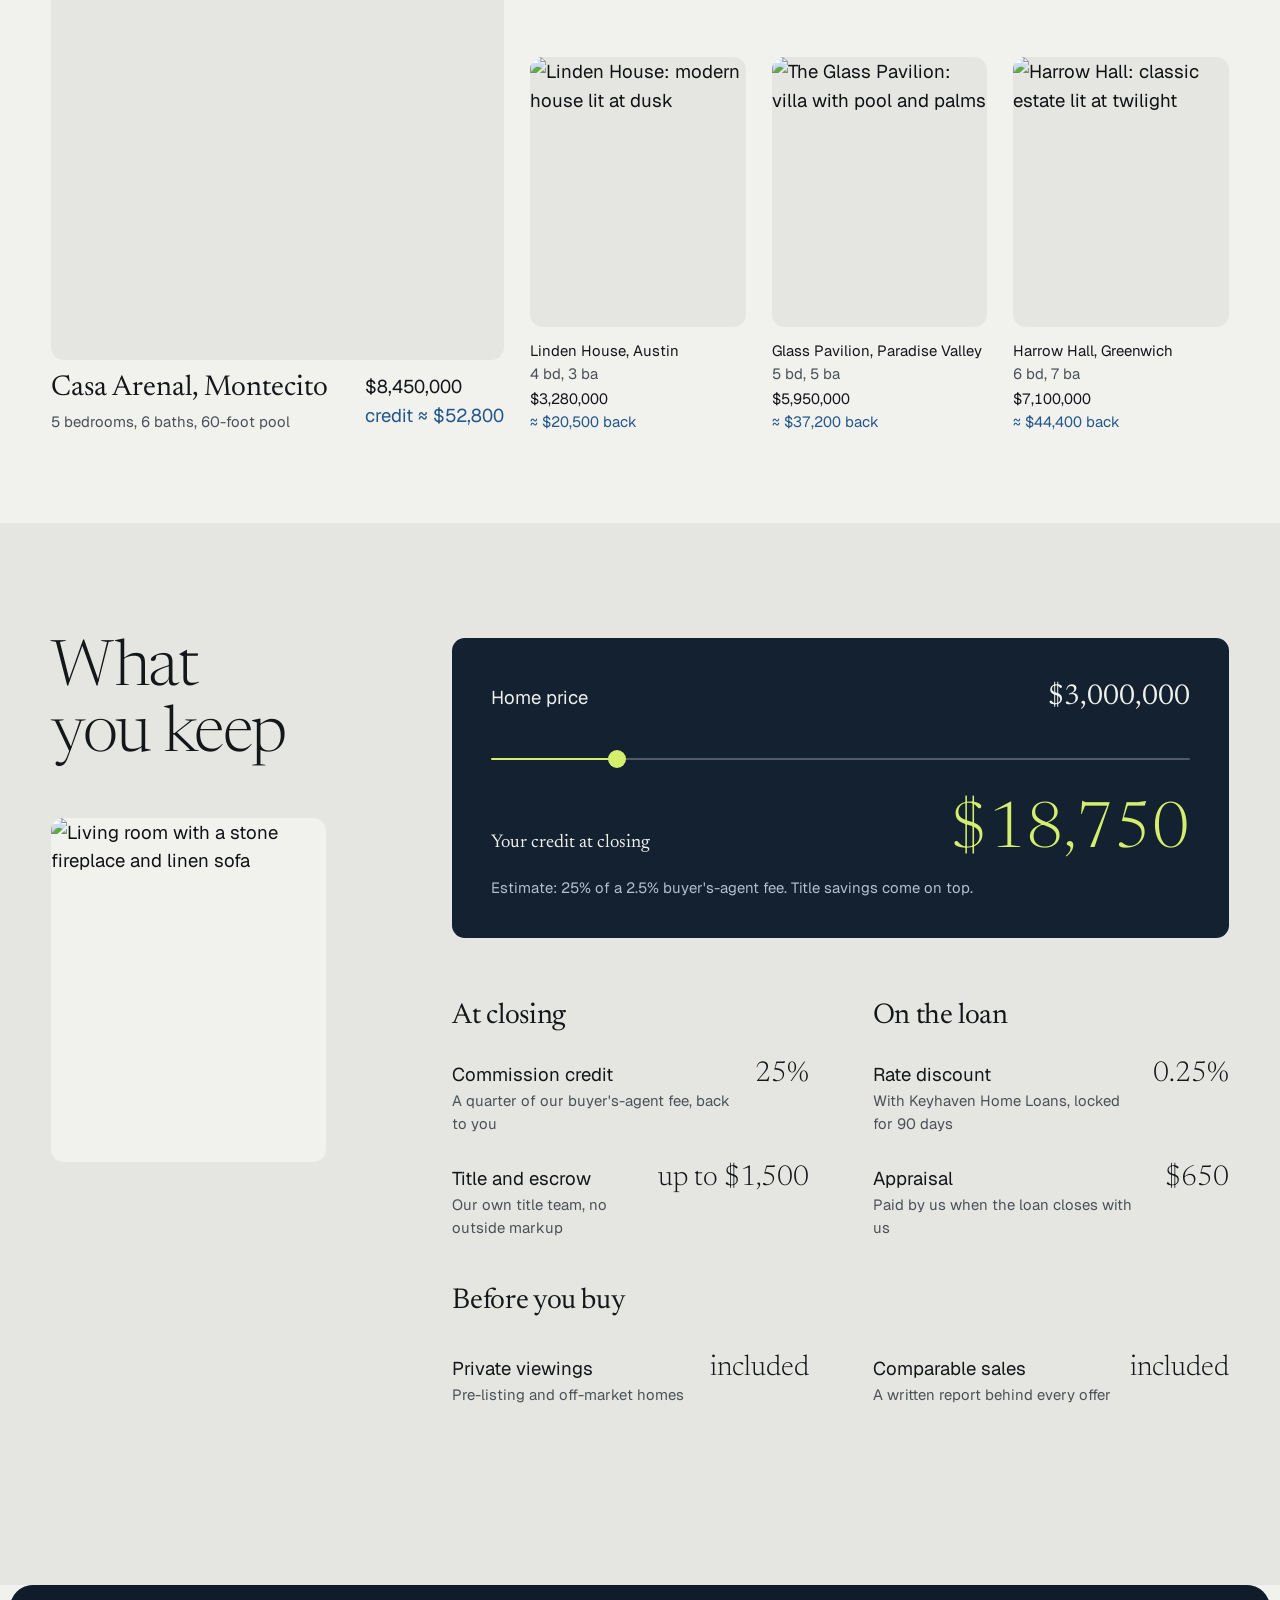
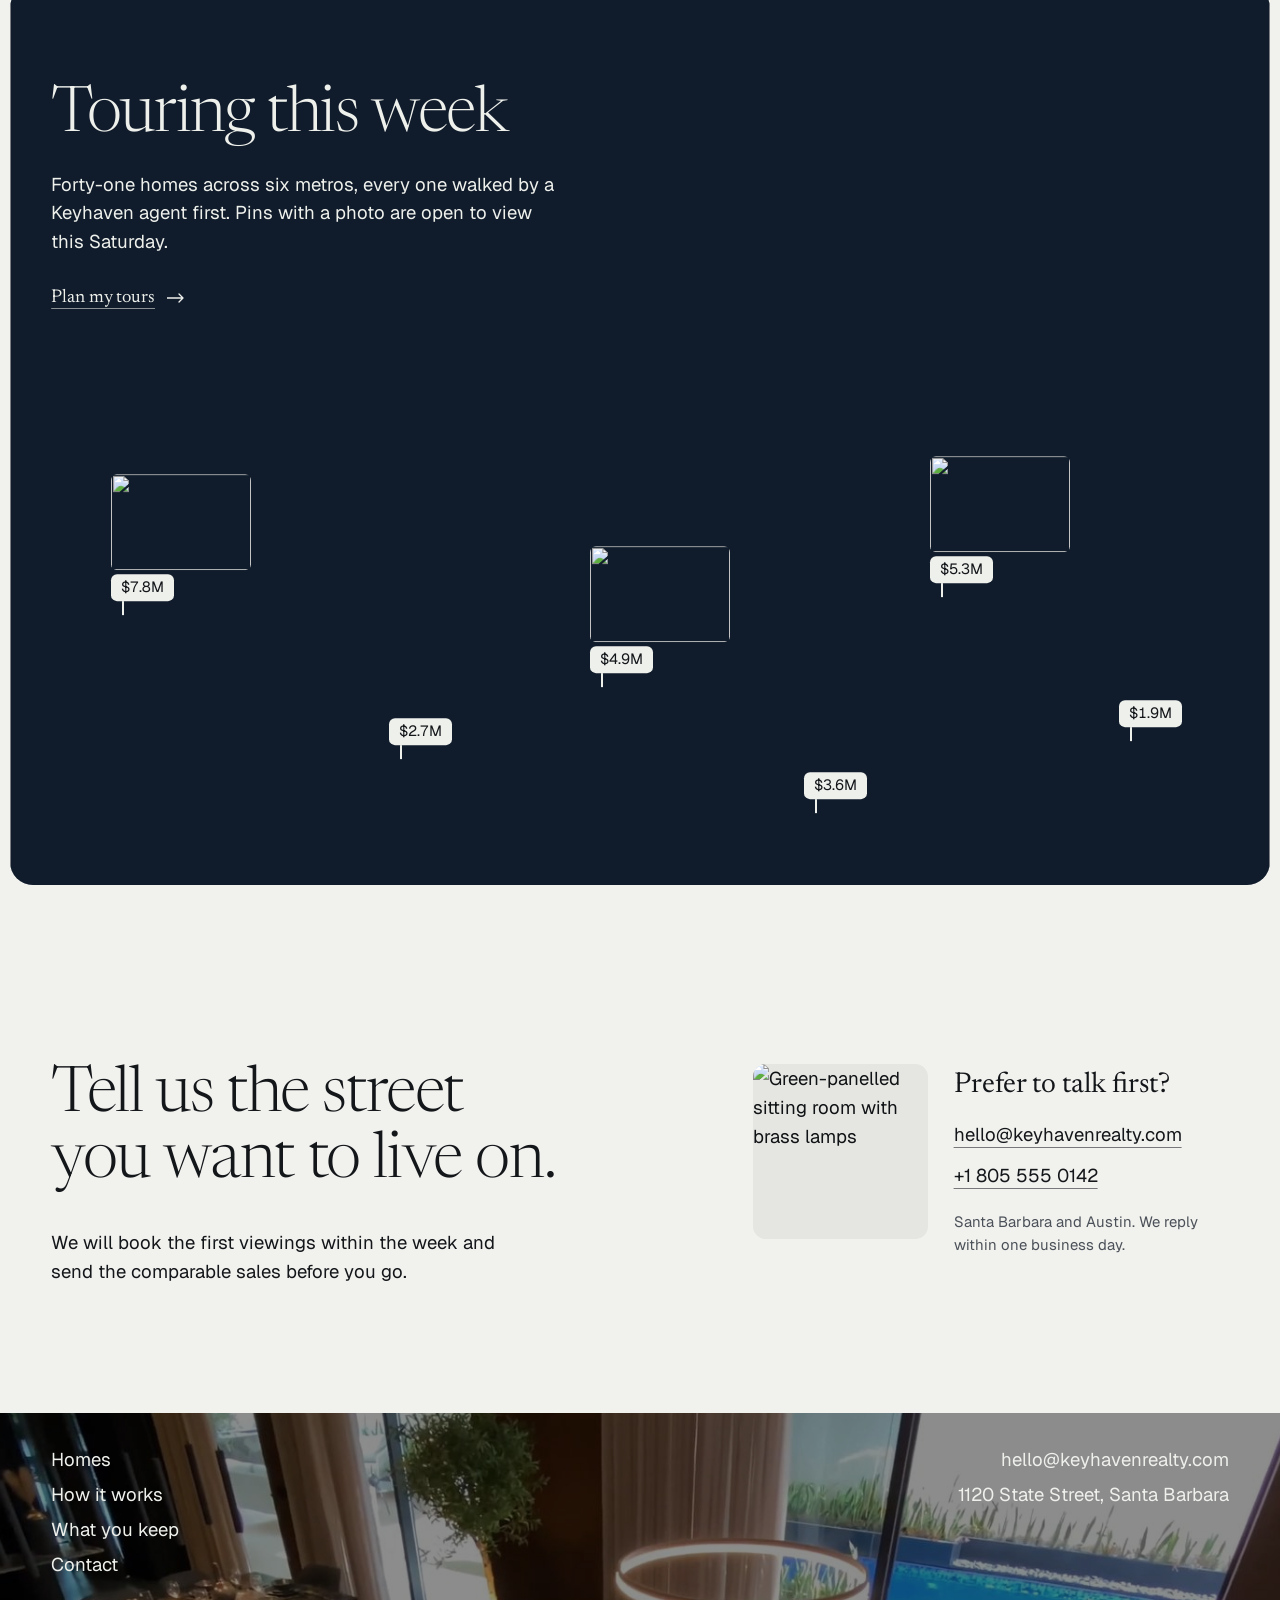
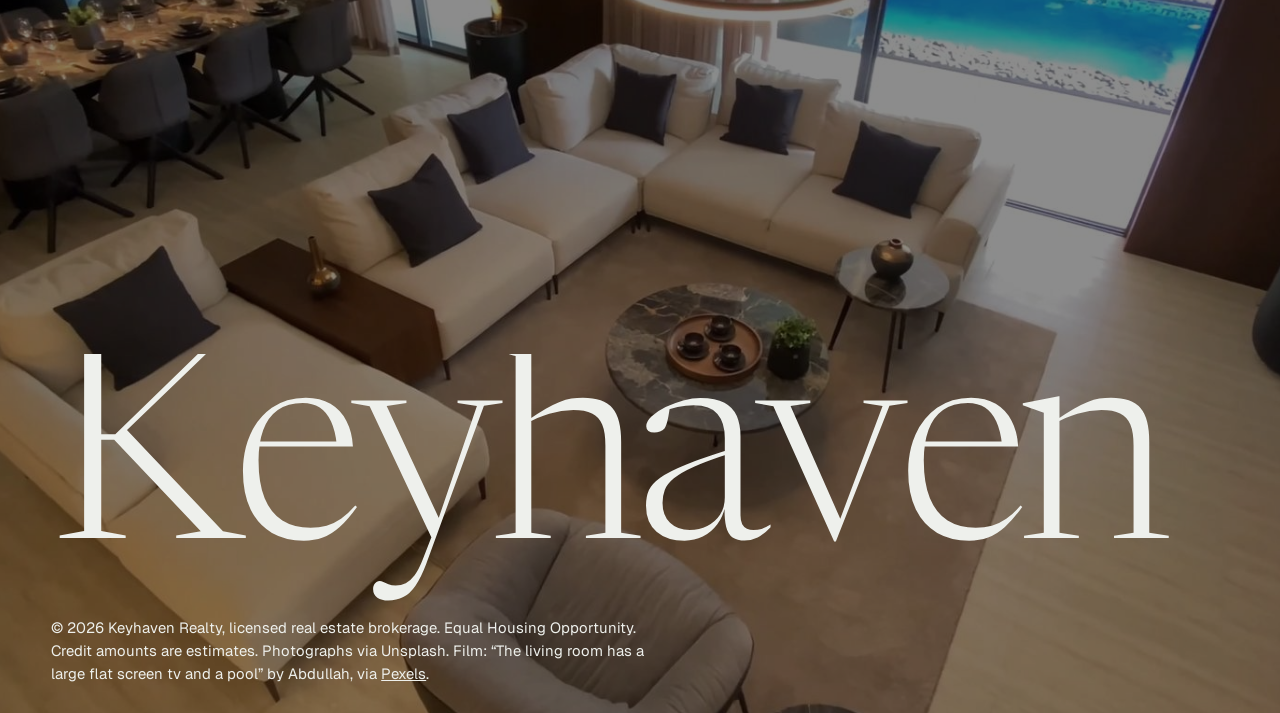
==== commit 3653e73d: "Add fluid motion and polish both pages Motion: photo morph between listing and home pages with Back " ====
--- a/index.html
+++ b/index.html
@@ -3,13 +3,20 @@
 <head>
   <meta charset="utf-8" />
   <meta name="viewport" content="width=device-width, initial-scale=1" />
+  <meta name="theme-color" content="#132131" />
   <title>Keyhaven Realty · Fine homes, and part of the fee back</title>
   <meta name="description" content="Keyhaven Realty is a buyer's brokerage for premium homes. One team for agent, loan and title, and 25% of our commission credited back to you at closing." />
+  <link rel="icon" href="/favicon.ico" sizes="48x48" />
+  <link rel="icon" href="/favicon.svg" type="image/svg+xml" />
+  <link rel="apple-touch-icon" href="/apple-touch-icon.png" />
+  <link rel="manifest" href="/site.webmanifest" />
+  <script src="site.js?v=30"></script>
+  <link rel="expect" href="#page-end" blocking="render" />
   <link rel="preconnect" href="https://fonts.googleapis.com" />
   <link rel="preconnect" href="https://fonts.gstatic.com" crossorigin />
   <link href="https://fonts.googleapis.com/css2?family=Newsreader:opsz,wght@6..72,300;6..72,400&family=Geist:wght@400;500&display=swap" rel="stylesheet" />
   <link rel="preload" as="image" href="https://images.unsplash.com/photo-1613490493576-7fde63acd811?auto=format&fit=crop&w=2400&q=80" />
-  <link rel="stylesheet" href="styles.css?v=28" />
+  <link rel="stylesheet" href="styles.css?v=30" />
 </head>
 <body>
   <a class="skip" href="#main">Skip to content</a>
@@ -44,7 +51,7 @@
           <p>A buyer's brokerage for premium homes. Agent, loan and title in one team, and 25% of our commission credited to you at closing.</p>
         </div>
         <div class="hero-act">
-          <div class="listing" aria-live="polite">
+          <div class="listing" aria-live="off">
             <p class="listing-name">Casa Arenal, Montecito CA</p>
             <p class="listing-price">$8,450,000</p>
             <p class="listing-credit">≈ $52,800 back to you at closing</p>
@@ -242,6 +249,8 @@
 
   <script src="https://cdnjs.cloudflare.com/ajax/libs/gsap/3.12.5/gsap.min.js"></script>
   <script src="https://cdnjs.cloudflare.com/ajax/libs/gsap/3.12.5/ScrollTrigger.min.js"></script>
-  <script src="main.js?v=28"></script>
+  <script src="homes.js?v=30"></script>
+  <script src="main.js?v=30"></script>
+  <span id="page-end" hidden></span>
 </body>
 </html>
--- a/styles.css
+++ b/styles.css
@@ -33,7 +33,7 @@
 }
 
 *, *::before, *::after { box-sizing: border-box; }
-html { -webkit-text-size-adjust: 100%; overflow-x: clip; }
+html { -webkit-text-size-adjust: 100%; overflow-x: clip; color-scheme: light; scrollbar-color: color-mix(in srgb, var(--ink) 38%, var(--bg)) var(--bg); }
 @media (prefers-reduced-motion: no-preference) { html { scroll-behavior: smooth; } }
 body {
   margin: 0;
@@ -51,7 +51,11 @@
 h1, h2, h3 { margin: 0; font-family: var(--display); font-weight: 300; letter-spacing: -0.022em; line-height: 1.04; text-wrap: balance; }
 h3 { font-weight: 400; letter-spacing: -0.012em; }
 p, figure, ol { margin: 0; }
+p { text-wrap: pretty; }
+a, button { -webkit-tap-highlight-color: transparent; touch-action: manipulation; }
 :focus-visible { outline: 3px solid var(--link); outline-offset: 3px; }
+/* on photographs and the deep-blue panels the blue ring would vanish */
+.bar:not(.solid):not(.open) :focus-visible, .hero :focus-visible, .how :focus-visible, .calc :focus-visible, .map-frame :focus-visible, .footer :focus-visible, .next :focus-visible { outline-color: var(--field-ink); }
 ::selection { background: var(--accent); color: var(--ink); }
 
 .grid {
@@ -63,32 +67,32 @@
 .skip { position: absolute; left: -999px; top: 8px; z-index: 100; background: var(--ink); color: #fff; padding: 12px 16px; }
 .skip:focus { left: 8px; }
 
-/* controls: one small radius, one weight */
-.btn {
-  display: inline-flex; align-items: center; justify-content: center;
-  min-height: 46px; padding: 0 22px;
-  font: 500 var(--step-small)/1 var(--font); letter-spacing: .005em; text-decoration: none;
-  border: 0; border-radius: var(--r-sm); cursor: pointer; touch-action: manipulation;
-  transition: background-color .25s, color .25s, transform .2s var(--ease);
-}
-.btn:active { transform: scale(.97); }
-.btn-lg { min-height: 54px; padding: 0 28px; font-size: var(--step-body); }
 /* the quiet call to action: words in the display serif, a fine underline, a small arrow */
 .cta-link { display: inline-flex; align-items: center; gap: 12px; min-height: 44px; color: inherit; text-decoration: none;
   font-family: var(--display); font-weight: 400; font-size: var(--step-body); letter-spacing: -0.005em; }
 .cta-link span { text-decoration: underline; text-decoration-thickness: 1px; text-underline-offset: .32em;
   text-decoration-color: color-mix(in srgb, currentColor 55%, transparent); transition: text-decoration-color .3s; }
-.cta-link:hover span, .cta-link:focus-visible span { text-decoration-color: currentColor; }
+.cta-link:focus-visible span { text-decoration-color: currentColor; }
 .cta-arrow { width: 18px; height: 10px; flex: none; transition: transform .35s var(--ease); }
-.cta-link:hover .cta-arrow, .cta-link:focus-visible .cta-arrow { transform: translateX(5px); }
+.cta-link:focus-visible .cta-arrow { transform: translateX(5px); }
+.cta-link:active .cta-arrow { transform: translateX(8px); transition-duration: .16s; }
+@media (hover: hover) and (pointer: fine) {
+  .cta-link:hover span { text-decoration-color: currentColor; }
+  .cta-link:hover .cta-arrow { transform: translateX(5px); }
+  .cta-link:active .cta-arrow { transform: translateX(8px); }
+}
 .cta-lg { font-size: var(--step-lead); gap: 14px; }
 .cta-lg .cta-arrow { width: 22px; height: 12px; }
 .cta-bar { font-size: 1.0625rem; white-space: nowrap; }
 .link {
-  text-decoration: underline; text-decoration-thickness: 1.5px; text-underline-offset: .22em;
-  transition: color .2s, text-decoration-color .2s;
-}
-.link:hover { color: var(--link); }
+  text-decoration: underline; text-decoration-thickness: 1px; text-underline-offset: .32em;
+  text-decoration-color: color-mix(in srgb, currentColor 55%, transparent);
+  transition: color .2s, text-decoration-color .3s;
+}
+.link:focus-visible { text-decoration-color: currentColor; }
+@media (hover: hover) and (pointer: fine) {
+  .link:hover { color: var(--link); text-decoration-color: currentColor; }
+}
 
 /* bar: transparent over the photograph, plain paper after it */
 .bar {
@@ -96,20 +100,22 @@
   display: flex; align-items: center; justify-content: space-between; gap: 24px;
   padding: 18px var(--margin);
   color: var(--field-ink);
-  transition: background-color .35s, color .35s, padding .35s;
+  transition: background-color .35s, color .35s, padding .35s, transform .45s var(--ease);
 }
 section[id] { scroll-margin-top: 64px; }
 main p { max-width: 62ch; }
 .bar.away { transform: translateY(-110%); }
-.bar { transition: background-color .35s, color .35s, padding .35s, transform .45s var(--ease); }
 .bar.solid { background: var(--bg); color: var(--ink); padding-block: 10px; }
 .wordmark { display: inline-flex; align-items: baseline; gap: 8px; text-decoration: none; }
 .wordmark-name { font-family: var(--display); font-size: 1.625rem; font-weight: 400; letter-spacing: -0.02em; line-height: 1; }
 .wordmark-kind { font-size: var(--step-small); opacity: .72; }
 .bar-links { display: flex; gap: clamp(20px, 2.4vw, 36px); font-size: var(--step-small); margin-left: auto; }
-.bar-links a { text-decoration: underline; text-decoration-thickness: 1.5px; text-underline-offset: .28em; text-decoration-color: transparent; transition: text-decoration-color .25s; }
-.bar-links a:hover { text-decoration-color: currentColor; }
-.menu-toggle { display: none; min-height: 44px; padding: 0 12px; margin-left: auto; background: none; border: 0; color: inherit; font: inherit; font-size: var(--step-small); text-decoration: underline; text-underline-offset: .25em; cursor: pointer; }
+.bar-links a { padding-block: 11px; margin-block: -11px; text-decoration: underline; text-decoration-thickness: 1px; text-underline-offset: .32em; text-decoration-color: transparent; transition: text-decoration-color .25s; }
+.bar-links a:focus-visible { text-decoration-color: currentColor; }
+@media (hover: hover) and (pointer: fine) {
+  .bar-links a:hover { text-decoration-color: currentColor; }
+}
+.menu-toggle { display: none; align-items: center; min-height: 44px; padding: 0 12px; margin-left: auto; background: none; border: 0; color: inherit; font: inherit; font-size: var(--step-small); text-decoration: underline; text-decoration-thickness: 1px; text-underline-offset: .32em; cursor: pointer; }
 
 /* HERO */
 .hero { position: relative; height: 100svh; min-height: 600px; overflow: hidden; background: var(--field); color: var(--field-ink); }
@@ -126,6 +132,8 @@
 }
 .hero-text { max-width: min(1000px, 72vw); }
 .hero h1 { font-size: var(--step-display); line-height: .98; letter-spacing: -0.03em; }
+.rise-mask { overflow: clip; padding-bottom: .14em; margin-bottom: -.14em; }
+.rise-line { display: block; }
 .hero-text p { margin-top: 32px; max-width: 34em; font-size: var(--step-body); color: var(--field-ink); }
 .hero-act { display: grid; justify-items: end; gap: 14px; text-align: right; flex: none; }
 /* the home on screen, captioned like a print: name, price, what comes back */
@@ -138,7 +146,11 @@
 .listing-switch { display: flex; gap: 6px; margin: 2px 0 6px; }
 .listing-switch button { width: 36px; height: 24px; padding: 0; border: 0; background: none; cursor: pointer; display: grid; align-items: center; }
 .listing-switch span { display: block; height: 3px; border-radius: 2px; background: rgba(238, 240, 236, .45); overflow: hidden; transition: background-color .25s; }
-.listing-switch button:hover span { background: rgba(238, 240, 236, .6); }
+@media (hover: hover) and (pointer: fine) {
+  .listing-switch button:hover span { background: rgba(238, 240, 236, .6); }
+  .hero-act:hover .listing-switch span::after { animation-play-state: paused; }
+}
+.hero-act:focus-within .listing-switch span::after { animation-play-state: paused; }
 .listing-switch [aria-pressed="true"] span::after { content: ""; display: block; height: 100%; background: var(--field-ink); transform-origin: 0 50%; animation: listing-fill 6s linear forwards; }
 @keyframes listing-fill { from { transform: scaleX(0); } to { transform: scaleX(1); } }
 
@@ -146,9 +158,9 @@
 .intro { padding-block: var(--section); }
 .intro-title { grid-row: 1; grid-column: 7 / 13; font-size: var(--step-head); margin-bottom: 32px; }
 .statement { grid-row: 2; grid-column: 7 / 13; font-family: var(--display); font-size: var(--step-lead); font-weight: 300; line-height: 1.3; }
-.statement .w { color: rgba(20, 23, 26, .22); transition: color .2s; }
-.intro-photo { grid-column: 1 / 5; grid-row: 1 / 4; align-self: start; overflow: hidden; border-radius: var(--r-md); }
-.intro-photo-b { grid-column: 5 / 7; grid-row: 2 / 4; align-self: end; margin-top: 140px; overflow: hidden; border-radius: var(--r-md); }
+.motion .statement .w { color: rgba(20, 23, 26, .22); transition: color .2s; }
+.intro-photo { grid-column: 1 / 5; grid-row: 1 / 4; align-self: start; overflow: hidden; background: var(--surface); border-radius: var(--r-md); }
+.intro-photo-b { grid-column: 5 / 7; grid-row: 2 / 4; align-self: end; margin-top: 140px; overflow: hidden; background: var(--surface); border-radius: var(--r-md); }
 .intro-photo-b img { width: 100%; aspect-ratio: 4 / 5; object-fit: cover; }
 .intro-photo img { width: 100%; aspect-ratio: 1; object-fit: cover; }
 .intro-note { grid-column: 7 / 10; grid-row: 3; align-self: end; margin-top: 64px; font-size: var(--step-small); color: var(--muted); }
@@ -168,7 +180,7 @@
 .moment h3 { font-size: var(--step-lead); }
 .moment p { font-size: var(--step-body); }
 .motion .moment { transition: opacity .5s var(--ease); }
-.motion .moment:not(.is-active) { opacity: .5; }
+.motion .moment:not(.is-active) { opacity: .68; }
 .moment p { margin-top: 8px; color: var(--field-muted); max-width: 30em; }
 .how-frame { grid-column: 7 / 13; position: relative; aspect-ratio: 4 / 5; max-height: 78svh; justify-self: end; width: 100%; overflow: hidden; background: var(--field-2); border-radius: var(--r-md); }
 .how-frame img { position: absolute; inset: 0; width: 100%; height: 100%; object-fit: cover; }
@@ -182,10 +194,14 @@
 .homes h2 { font-size: var(--step-head); }
 .homes-note { font-size: var(--step-small); color: var(--muted); max-width: 30em; }
 .run { grid-column: 1 / -1; display: grid; grid-template-columns: 2.1fr 1fr 1fr 1fr; gap: var(--gap); align-items: end; }
-.frame-img { overflow: hidden; background: var(--surface); border-radius: var(--r-md); }
-.frame-img img { width: 100%; aspect-ratio: 4 / 5; object-fit: cover; transition: transform 1s var(--ease); }
+.frame-img { overflow: hidden; background: var(--surface); border-radius: var(--r-md); transition: scale .16s ease-out; }
+/* hover uses the separate scale property: GSAP owns transform on the lifted frame's photograph */
+.frame-img img { width: 100%; aspect-ratio: 4 / 5; object-fit: cover; transition: scale 1s var(--ease), opacity .7s var(--ease); }
 .frame-link { display: block; color: inherit; text-decoration: none; }
-.frame-link:hover .frame-img img { transform: scale(1.05); }
+.frame-link:active .frame-img { scale: .985; }
+@media (hover: hover) and (pointer: fine) {
+  .frame-link:hover .frame-img img { scale: 1.05; }
+}
 .frame-link:focus-visible { outline-offset: 6px; border-radius: var(--r-md); }
 .frame figcaption { display: flex; flex-wrap: wrap; justify-content: space-between; gap: 2px 12px; padding-top: 12px; font-size: var(--step-small); }
 .frame figcaption span:last-child { font-variant-numeric: tabular-nums; }
@@ -201,14 +217,24 @@
 .keep { padding-block: clamp(96px, 9vw, 150px) var(--section); background: var(--surface); }
 .keep-side { grid-column: 1 / 4; }
 .keep h2 { font-size: var(--step-head); }
-.keep-photo { margin-top: 48px; overflow: hidden; border-radius: var(--r-md); }
+.keep-photo { margin-top: 48px; overflow: hidden; background: var(--bg); border-radius: var(--r-md); }
 .keep-photo img { width: 100%; aspect-ratio: 4 / 5; object-fit: cover; }
 .keep-main { grid-column: 5 / 13; }
 .calc { background: var(--field); color: var(--field-ink); border-radius: var(--r-md); padding: clamp(24px, 3vw, 48px); display: grid; grid-template-columns: 1fr auto; gap: 12px 24px; align-items: baseline; }
 .calc label { font-size: var(--step-body); }
 .calc-price { font-family: var(--display); font-size: var(--step-lead); font-variant-numeric: tabular-nums; text-align: right; }
-.calc input { grid-column: 1 / -1; width: 100%; height: 44px; margin: 4px 0 8px; accent-color: var(--accent); cursor: pointer; }
-.calc-result { font-family: var(--display); grid-column: 1 / -1; display: flex; justify-content: space-between; align-items: baseline; gap: 16px; flex-wrap: wrap; font-size: var(--step-body); }
+.calc input { grid-column: 1 / -1; width: 100%; height: 44px; margin: 4px 0 8px; padding: 0; background: none; -webkit-appearance: none; appearance: none; cursor: pointer; touch-action: pan-y; }
+.calc input::-webkit-slider-runnable-track { height: 2px; border-radius: 2px; background: linear-gradient(to right, var(--accent) var(--fill, 0%), rgba(238, 240, 236, .28) var(--fill, 0%)); } /* taste-skill-ignore: a hard stop marking the slider's filled length, not a gradient fill */
+.calc input::-moz-range-track { height: 2px; border-radius: 2px; background: rgba(238, 240, 236, .28); }
+.calc input::-moz-range-progress { height: 2px; border-radius: 2px; background: var(--accent); }
+.calc input::-webkit-slider-thumb { -webkit-appearance: none; appearance: none; width: 18px; height: 18px; margin-top: -8px; border: 0; border-radius: 50%; background: var(--accent); transition: scale .16s var(--ease); }
+.calc input::-moz-range-thumb { width: 18px; height: 18px; border: 0; border-radius: 50%; background: var(--accent); transition: scale .16s var(--ease); }
+.calc input:active::-webkit-slider-thumb { scale: 1.15; }
+.calc input:active::-moz-range-thumb { scale: 1.15; }
+.calc input:focus-visible { outline: none; }
+.calc input:focus-visible::-webkit-slider-thumb { outline: 2px solid var(--field-ink); outline-offset: 3px; }
+.calc input:focus-visible::-moz-range-thumb { outline: 2px solid var(--field-ink); outline-offset: 3px; }
+.calc-result { max-width: none; font-family: var(--display); grid-column: 1 / -1; display: flex; justify-content: space-between; align-items: baseline; gap: 16px; flex-wrap: wrap; font-size: var(--step-body); }
 .calc-result output { font-family: var(--display); font-weight: 300; font-size: var(--step-head); line-height: 1; color: var(--accent); font-variant-numeric: tabular-nums; }
 .calc-help { grid-column: 1 / -1; font-size: var(--step-small); color: var(--field-muted); }
 .menu-cols { display: grid; grid-template-columns: repeat(2, minmax(0, 1fr)); column-gap: 64px; margin-top: 16px; }
@@ -247,7 +273,7 @@
 .contact { padding-block: var(--section) clamp(96px, 10vw, 140px); }
 .contact-sentence { grid-column: 1 / 7; font-size: var(--step-head); }
 .contact-lead { grid-column: 1 / 6; grid-row: 2; margin-top: 32px; }
-.contact-photo { grid-column: 8 / 10; grid-row: 1 / 3; overflow: hidden; border-radius: var(--r-md); }
+.contact-photo { grid-column: 8 / 10; grid-row: 1 / 3; align-self: start; overflow: hidden; background: var(--surface); border-radius: var(--r-md); }
 .contact-photo img { width: 100%; aspect-ratio: 1; object-fit: cover; }
 .contact-links { grid-column: 10 / 13; grid-row: 1 / 3; display: grid; align-content: start; gap: 12px; }
 .contact-q { font-family: var(--display); font-size: var(--step-lead); }
@@ -265,7 +291,7 @@
 .footer-top nav { display: grid; gap: 6px; }
 .footer-top a { text-decoration: none; }
 .footer-top a:hover { text-decoration: underline; text-underline-offset: .2em; }
-.footer-top address { display: grid; gap: 6px; font-style: normal; text-align: right; }
+.footer-top address { display: grid; align-content: start; gap: 6px; font-style: normal; text-align: right; }
 .footer-bottom { padding-bottom: 28px; }
 .footer-name { font-family: var(--display); font-weight: 300; font-size: var(--step-name); line-height: .9; letter-spacing: -0.04em; white-space: nowrap; }
 .footer-name { overflow: hidden; padding-bottom: .12em; margin-bottom: -.12em; }
@@ -297,13 +323,24 @@
 @media (max-width: 680px) {
   .grid { grid-template-columns: repeat(6, minmax(0, 1fr)); }
   .bar { padding-block: 14px; }
-  .bar-links { display: none; }
   .menu-toggle { display: inline-flex; }
-  .bar.open .bar-links {
+  /* the menu stays in place, hidden; it opens down from the bar and closes faster than it opens */
+  .bar-links {
     display: grid; gap: 0; position: absolute; top: 100%; left: 0; right: 0; margin: 0;
     padding: 8px var(--margin) 24px; background: var(--bg); color: var(--ink); font-size: var(--step-body);
+    visibility: hidden; opacity: 0; transform: translateY(-8px);
+    transition: opacity .18s ease-out, transform .18s ease-out, visibility 0s linear .18s;
   }
-  .bar.open .bar-links a { padding: 10px 0; }
+  .bar.open .bar-links {
+    visibility: visible; opacity: 1; transform: none;
+    transition: opacity .28s var(--ease), transform .28s var(--ease), visibility 0s;
+  }
+  .bar-links a { padding: 10px 0; opacity: 0; transition: opacity .18s ease-out, text-decoration-color .25s; }
+  .bar.open .bar-links a { opacity: 1; transition: opacity .28s var(--ease) calc(var(--i) * 40ms), text-decoration-color .25s; }
+  .bar-links a:nth-child(1) { --i: 1; }
+  .bar-links a:nth-child(2) { --i: 2; }
+  .bar-links a:nth-child(3) { --i: 3; }
+  .bar-links a:nth-child(4) { --i: 4; }
   .bar.open { background: var(--bg); color: var(--ink); }
   .wordmark-kind { display: none; }
   .cta-bar { font-size: 1rem; gap: 8px; }
@@ -318,7 +355,7 @@
   .intro-photo { grid-column: 3 / -1; grid-row: auto; }
   .intro-photo img { aspect-ratio: 4 / 5; }
   .intro-note { grid-column: 1 / 3; grid-row: auto; align-self: end; margin-top: 0; }
-  .intro-photo { grid-row: 3; }
+  .intro-photo { grid-row: 3; margin-top: 36px; }
   .intro-note { grid-row: 3; }
   .how-stage { grid-template-columns: 1fr; align-content: start; gap: 24px; padding-top: 84px; padding-bottom: 32px; }
   .how-text, .how-frame { grid-column: 1; }
@@ -345,9 +382,21 @@
 /* Without script, the held section reads as a plain list */
 .no-js .how-frame img:not(:first-child) { display: none; }
 
+/* a photograph still on its way: its frame's colour shows, then it fades up */
+.photo-fade { transition: opacity .7s var(--ease); }
+img.is-loading, .hero-photos img.is-loading { opacity: 0; }
+.home-hero .hero-photos img { transition: opacity .9s var(--ease); }
+
+/* between pages: a soft crossfade, and the clicked photograph travels to its new place */
+@view-transition { navigation: auto; }
+::view-transition-group(*) { animation-duration: .42s; animation-timing-function: cubic-bezier(.32, .72, 0, 1); }
+::view-transition-group(listing-photo) { animation-duration: .65s; }
+::view-transition-old(listing-photo), ::view-transition-new(listing-photo) { width: 100%; height: 100%; object-fit: cover; overflow: clip; }
+::view-transition-new(home-scrim), ::view-transition-new(home-foot) { animation-delay: .22s; animation-duration: .48s; }
+
 @media (prefers-reduced-motion: reduce) {
-  *, *::before, *::after { transition-duration: .01ms !important; animation: none !important; }
-  .statement .w { color: inherit; }
+  *, *::before, *::after { transition-duration: .01ms !important; transition-delay: 0s !important; animation: none !important; }
+  ::view-transition-group(*) { animation-duration: .2s; }
 }
 
 /* ================================================================ HOME PAGES */
@@ -377,7 +426,7 @@
 .rooms-title { grid-column: 1 / -1; font-size: var(--step-head); margin-bottom: clamp(32px, 4vw, 56px); }
 .rooms-grid { grid-column: 1 / -1; display: grid; grid-template-columns: repeat(12, minmax(0, 1fr)); gap: clamp(32px, 4vw, 56px) var(--gap); }
 .room { margin: 0; }
-.room-img { overflow: hidden; border-radius: var(--r-md); }
+.room-img { overflow: hidden; background: var(--surface); border-radius: var(--r-md); }
 .room-img img { width: 100%; object-fit: cover; }
 .room figcaption { margin-top: 12px; font-size: var(--step-body); }
 .room-a { grid-column: 1 / 9; } .room-a img { aspect-ratio: 16 / 10; }
@@ -401,8 +450,12 @@
 
 .next { padding: 0 10px 10px; }
 .next-link { position: relative; display: block; height: 82svh; min-height: 480px; overflow: hidden; border-radius: var(--r-lg); color: var(--field-ink); text-decoration: none; }
-.next-link img { position: absolute; inset: 0; width: 100%; height: 100%; object-fit: cover; filter: saturate(.88) contrast(1.04); transition: transform 1.2s var(--ease); }
-.next-link:hover img { transform: scale(1.04); }
+.next-link img { position: absolute; inset: 0; width: 100%; height: 100%; object-fit: cover; filter: saturate(.88) contrast(1.04); transition: scale 1.2s var(--ease), opacity .7s var(--ease); }
+.next-link:active img { scale: 1.02; transition-duration: .16s; }
+@media (hover: hover) and (pointer: fine) {
+  .next-link:hover img { scale: 1.04; }
+  .next-link:active img { scale: 1.02; }
+}
 .next-shade { position: absolute; inset: 0; background: rgba(12, 18, 28, .42); }
 .next-text { position: absolute; left: var(--margin); bottom: clamp(32px, 6vh, 64px); display: grid; gap: 14px; }
 .next-kind { font-size: var(--step-body); }
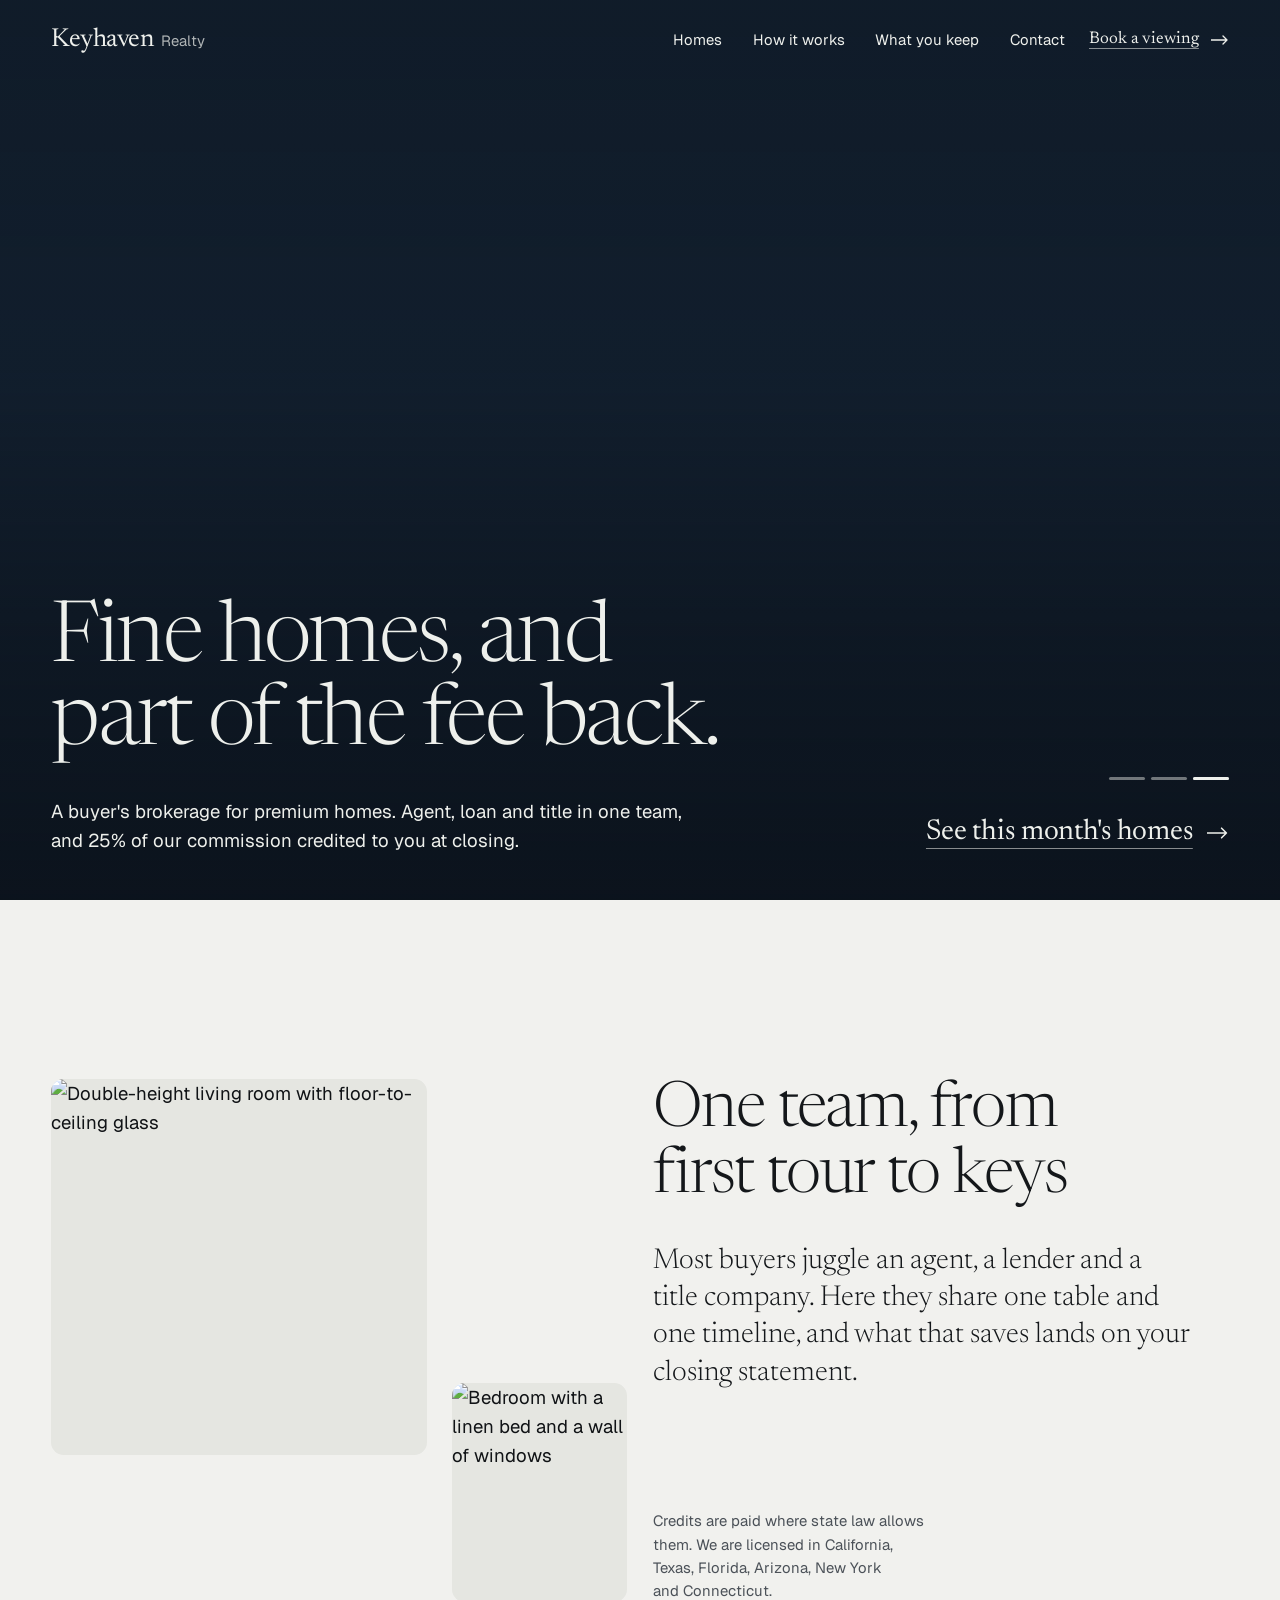
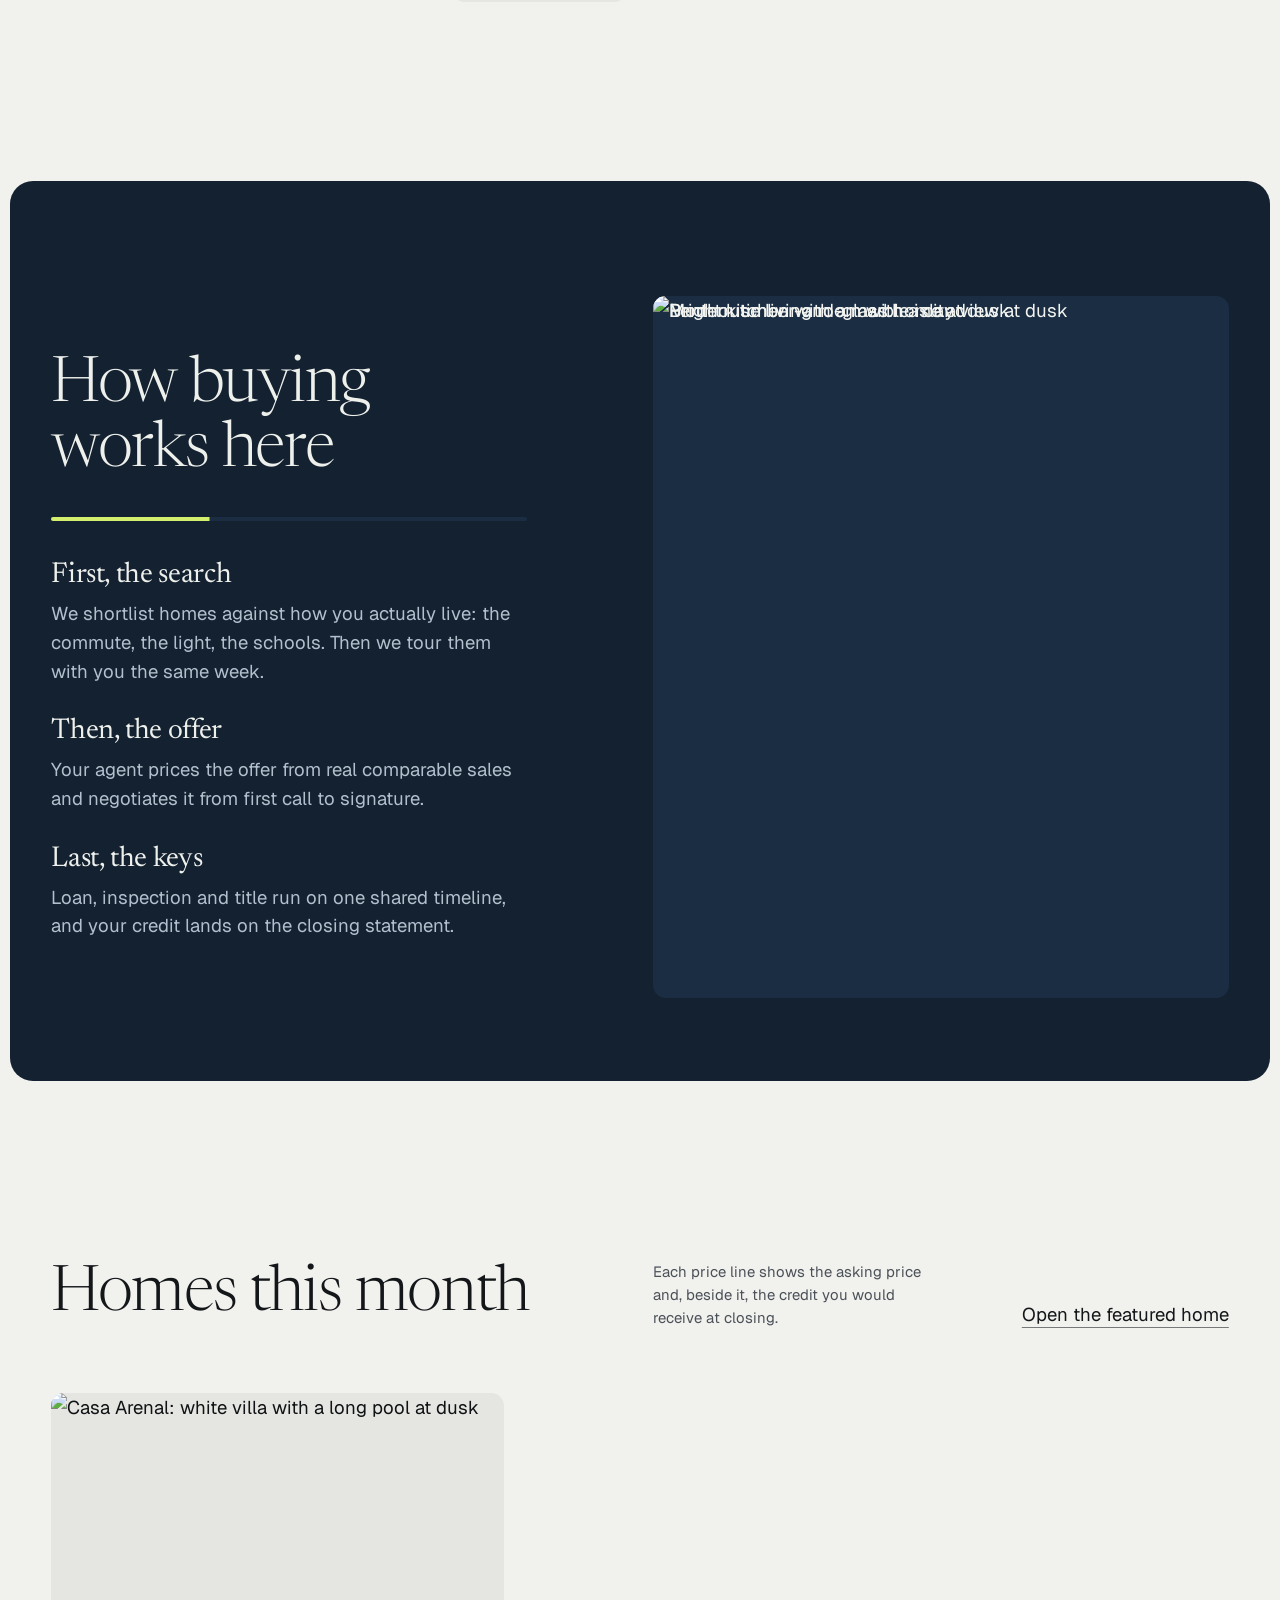
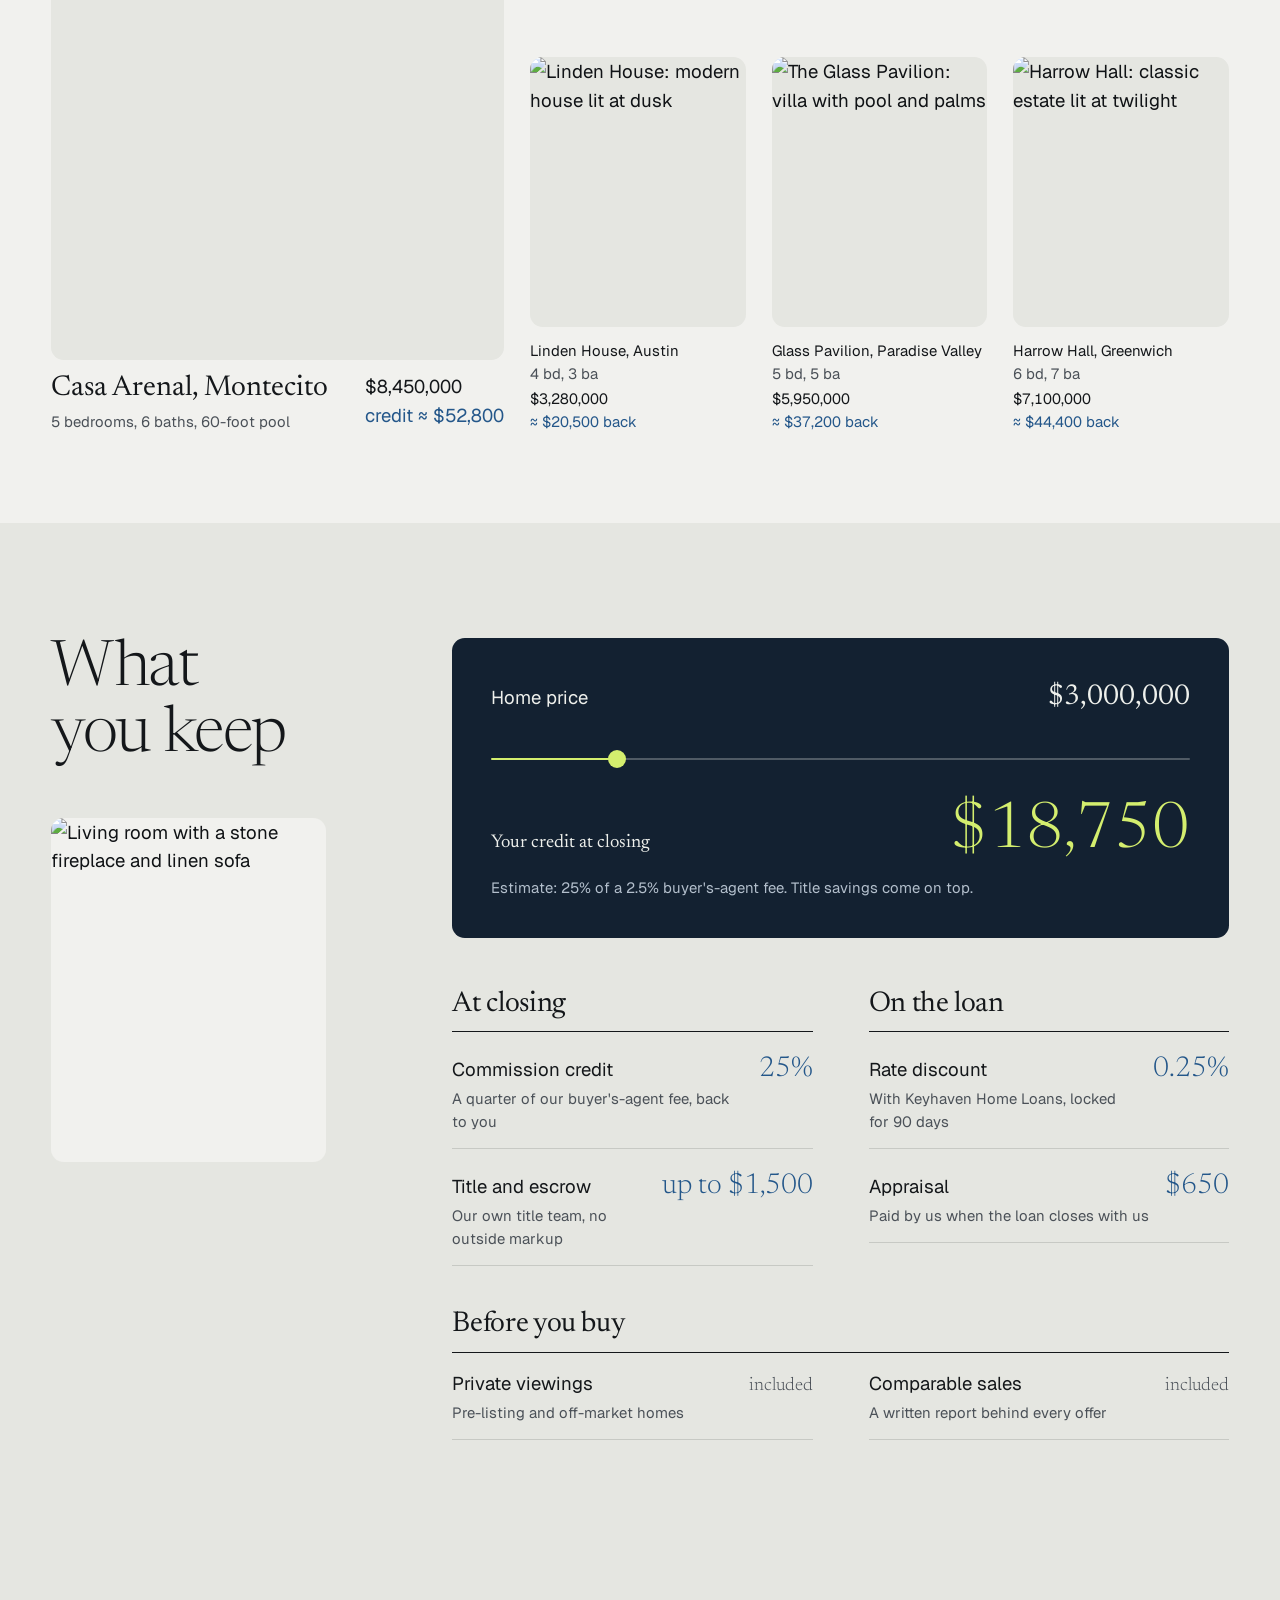
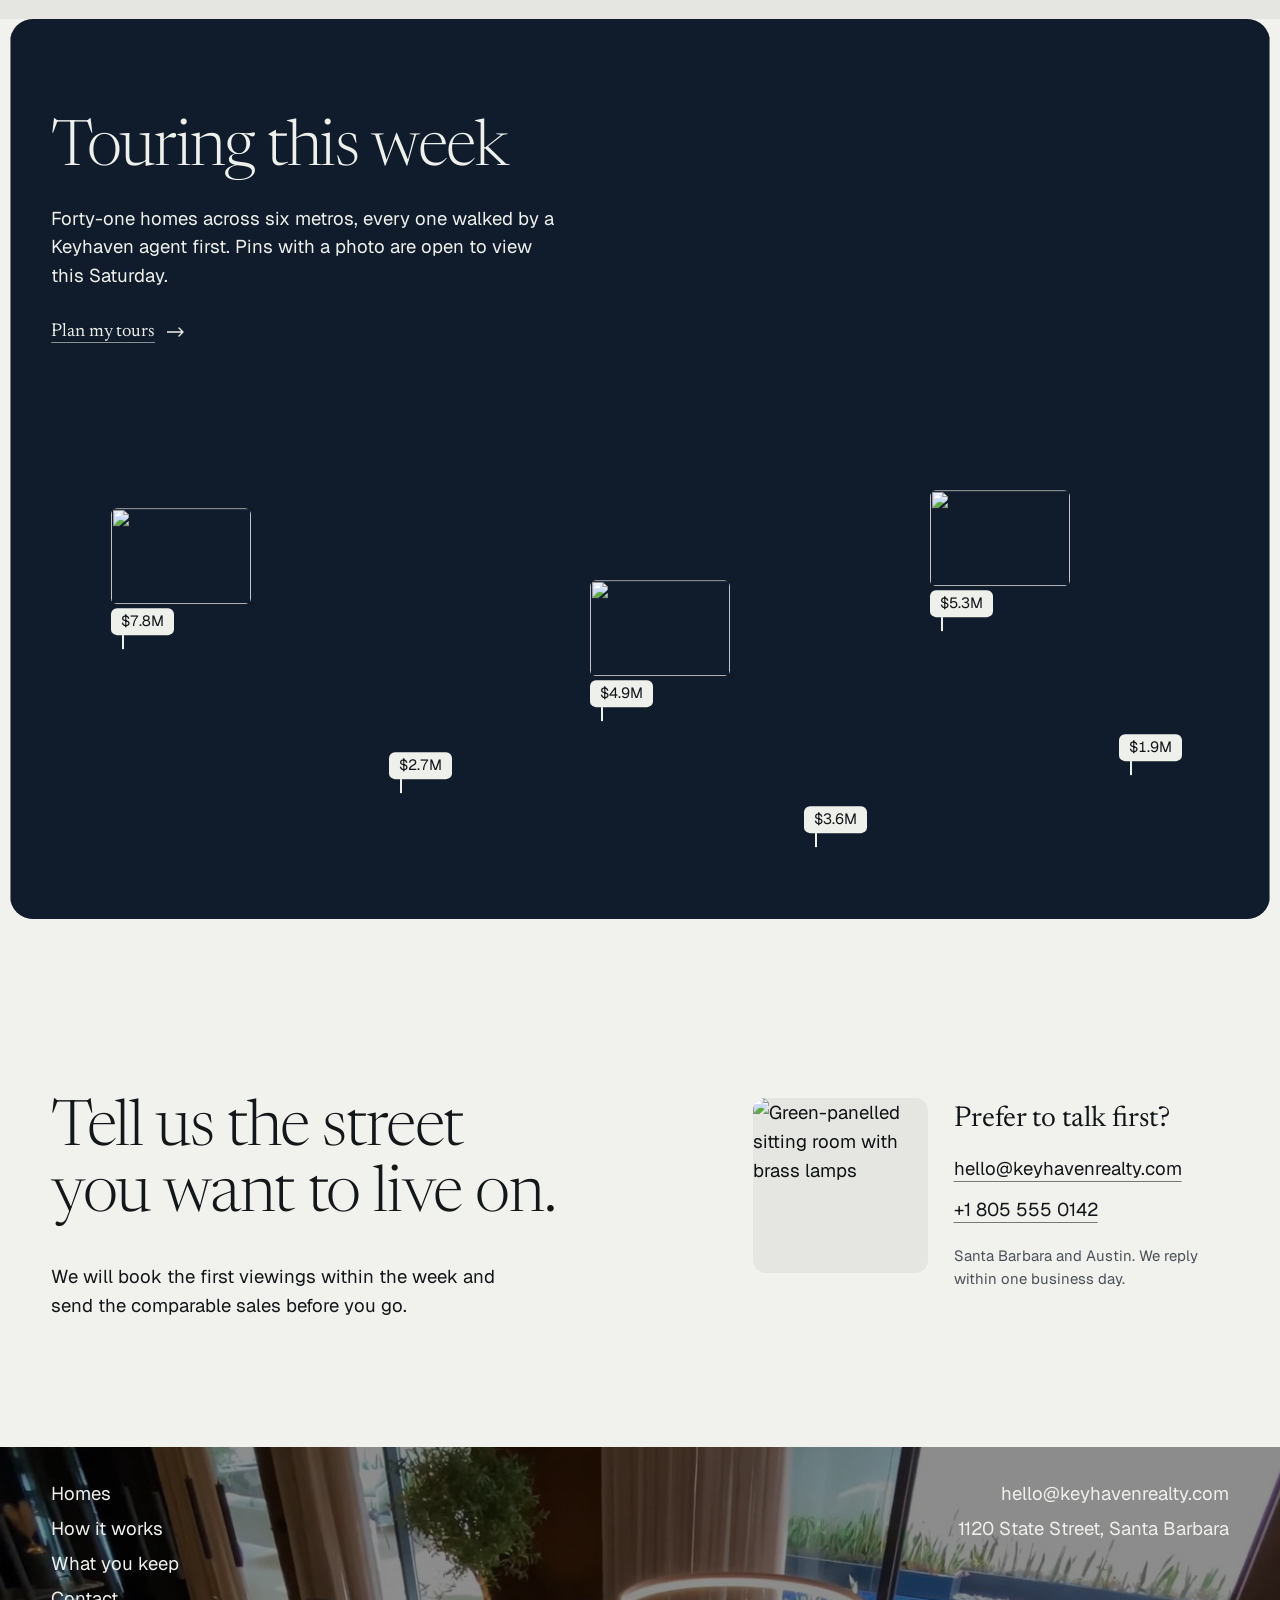
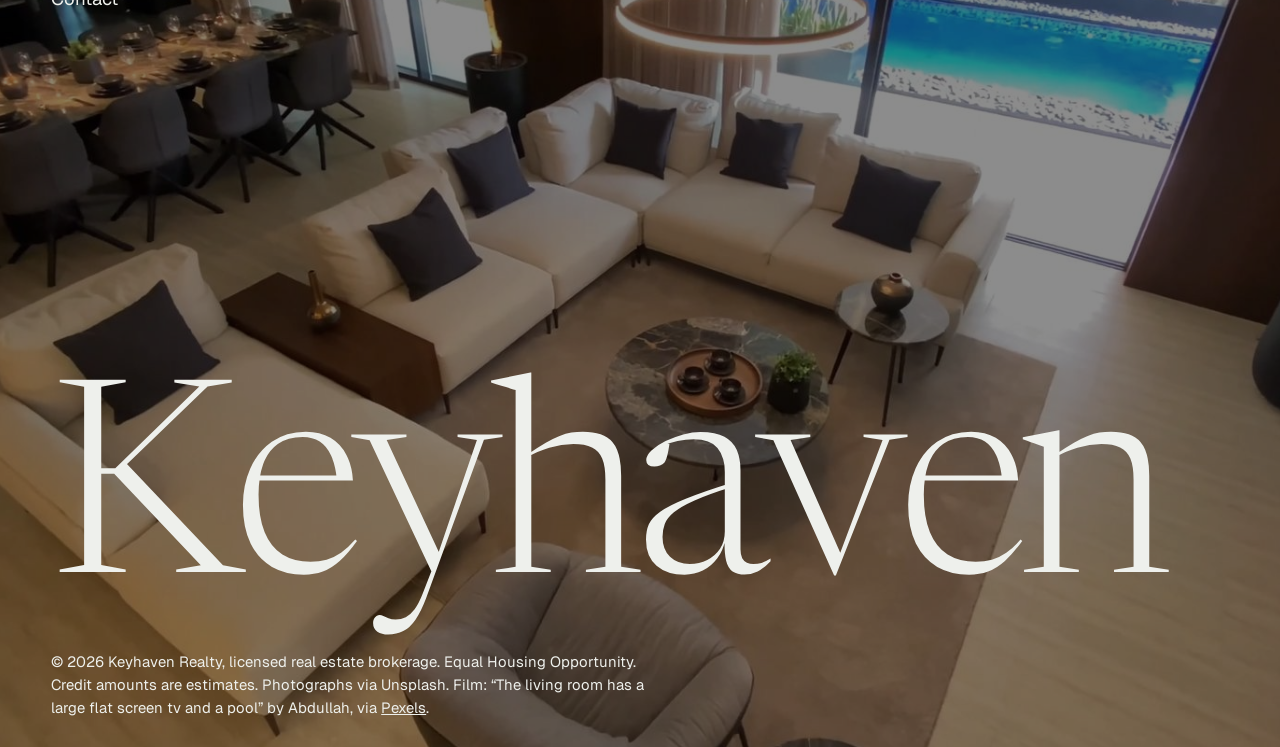
==== commit 37e75e31: "Optimise for phones and enrich listing pages Phones: sharp portrait crops for the hero, city and lis" ====
--- a/index.html
+++ b/index.html
@@ -2,7 +2,7 @@
 <html lang="en" class="no-js">
 <head>
   <meta charset="utf-8" />
-  <meta name="viewport" content="width=device-width, initial-scale=1" />
+  <meta name="viewport" content="width=device-width, initial-scale=1, viewport-fit=cover" />
   <meta name="theme-color" content="#132131" />
   <title>Keyhaven Realty · Fine homes, and part of the fee back</title>
   <meta name="description" content="Keyhaven Realty is a buyer's brokerage for premium homes. One team for agent, loan and title, and 25% of our commission credited back to you at closing." />
@@ -10,13 +10,14 @@
   <link rel="icon" href="/favicon.svg" type="image/svg+xml" />
   <link rel="apple-touch-icon" href="/apple-touch-icon.png" />
   <link rel="manifest" href="/site.webmanifest" />
-  <script src="site.js?v=30"></script>
+  <script src="site.js?v=34"></script>
   <link rel="expect" href="#page-end" blocking="render" />
   <link rel="preconnect" href="https://fonts.googleapis.com" />
   <link rel="preconnect" href="https://fonts.gstatic.com" crossorigin />
   <link href="https://fonts.googleapis.com/css2?family=Newsreader:opsz,wght@6..72,300;6..72,400&family=Geist:wght@400;500&display=swap" rel="stylesheet" />
-  <link rel="preload" as="image" href="https://images.unsplash.com/photo-1613490493576-7fde63acd811?auto=format&fit=crop&w=2400&q=80" />
-  <link rel="stylesheet" href="styles.css?v=30" />
+  <link rel="preload" media="(min-aspect-ratio: 801/1000)" as="image" href="https://images.unsplash.com/photo-1613490493576-7fde63acd811?auto=format&fit=crop&w=2400&q=80" imagesrcset="https://images.unsplash.com/photo-1613490493576-7fde63acd811?auto=format&fit=crop&w=828&q=80 828w, https://images.unsplash.com/photo-1613490493576-7fde63acd811?auto=format&fit=crop&w=1280&q=80 1280w, https://images.unsplash.com/photo-1613490493576-7fde63acd811?auto=format&fit=crop&w=1920&q=80 1920w, https://images.unsplash.com/photo-1613490493576-7fde63acd811?auto=format&fit=crop&w=2400&q=80 2400w" imagesizes="100vw" fetchpriority="high" />
+  <link rel="preload" as="image" media="(max-aspect-ratio: 4/5)" href="https://images.unsplash.com/photo-1613490493576-7fde63acd811?auto=format&fit=crop&w=2400&q=80" imagesrcset="https://images.unsplash.com/photo-1613490493576-7fde63acd811?auto=format&fit=crop&crop=focalpoint&fp-x=0.5&fp-y=0.62&w=640&h=1408&q=75 640w, https://images.unsplash.com/photo-1613490493576-7fde63acd811?auto=format&fit=crop&crop=focalpoint&fp-x=0.5&fp-y=0.62&w=828&h=1822&q=75 828w, https://images.unsplash.com/photo-1613490493576-7fde63acd811?auto=format&fit=crop&crop=focalpoint&fp-x=0.5&fp-y=0.62&w=1170&h=2574&q=75 1170w, https://images.unsplash.com/photo-1613490493576-7fde63acd811?auto=format&fit=crop&crop=focalpoint&fp-x=0.5&fp-y=0.62&w=1290&h=2838&q=75 1290w" imagesizes="100vw" fetchpriority="high" />
+  <link rel="stylesheet" href="styles.css?v=34" />
 </head>
 <body>
   <a class="skip" href="#main">Skip to content</a>
@@ -37,12 +38,12 @@
     <!-- HERO: full-bleed photograph, slow crossfade between three homes -->
     <section class="hero" id="top" aria-labelledby="hero-title">
       <div class="hero-photos" aria-hidden="true">
-        <img class="is-on" src="https://images.unsplash.com/photo-1613490493576-7fde63acd811?auto=format&fit=crop&w=2400&q=80" alt="" width="2400" height="1600" fetchpriority="high"
-             data-name="Casa Arenal, Montecito CA" data-price="$8,450,000" data-credit="$52,800" />
-        <img src="https://images.unsplash.com/photo-1582268611958-ebfd161ef9cf?auto=format&fit=crop&w=2400&q=80" alt="" width="2400" height="1600"
-             data-name="Villa Solano, Malibu CA" data-price="$11,200,000" data-credit="$70,000" />
-        <img src="https://images.unsplash.com/photo-1613977257363-707ba9348227?auto=format&fit=crop&w=2400&q=80" alt="" width="2400" height="1600"
-             data-name="Las Brisas, Palm Beach FL" data-price="$9,750,000" data-credit="$60,950" />
+        <picture><source media="(max-aspect-ratio: 4/5)" srcset="https://images.unsplash.com/photo-1613490493576-7fde63acd811?auto=format&fit=crop&crop=focalpoint&fp-x=0.5&fp-y=0.62&w=640&h=1408&q=75 640w, https://images.unsplash.com/photo-1613490493576-7fde63acd811?auto=format&fit=crop&crop=focalpoint&fp-x=0.5&fp-y=0.62&w=828&h=1822&q=75 828w, https://images.unsplash.com/photo-1613490493576-7fde63acd811?auto=format&fit=crop&crop=focalpoint&fp-x=0.5&fp-y=0.62&w=1170&h=2574&q=75 1170w, https://images.unsplash.com/photo-1613490493576-7fde63acd811?auto=format&fit=crop&crop=focalpoint&fp-x=0.5&fp-y=0.62&w=1290&h=2838&q=75 1290w" sizes="100vw" /><img class="is-on" src="https://images.unsplash.com/photo-1613490493576-7fde63acd811?auto=format&fit=crop&w=2400&q=80" srcset="https://images.unsplash.com/photo-1613490493576-7fde63acd811?auto=format&fit=crop&w=828&q=80 828w, https://images.unsplash.com/photo-1613490493576-7fde63acd811?auto=format&fit=crop&w=1280&q=80 1280w, https://images.unsplash.com/photo-1613490493576-7fde63acd811?auto=format&fit=crop&w=1920&q=80 1920w, https://images.unsplash.com/photo-1613490493576-7fde63acd811?auto=format&fit=crop&w=2400&q=80 2400w" sizes="100vw" alt="" width="2400" height="1600" fetchpriority="high"
+             data-name="Casa Arenal, Montecito CA" data-price="$8,450,000" data-credit="$52,800" /></picture>
+        <picture><source media="(max-aspect-ratio: 4/5)" srcset="https://images.unsplash.com/photo-1582268611958-ebfd161ef9cf?auto=format&fit=crop&crop=focalpoint&fp-x=0.5&fp-y=0.62&w=640&h=1408&q=75 640w, https://images.unsplash.com/photo-1582268611958-ebfd161ef9cf?auto=format&fit=crop&crop=focalpoint&fp-x=0.5&fp-y=0.62&w=828&h=1822&q=75 828w, https://images.unsplash.com/photo-1582268611958-ebfd161ef9cf?auto=format&fit=crop&crop=focalpoint&fp-x=0.5&fp-y=0.62&w=1170&h=2574&q=75 1170w, https://images.unsplash.com/photo-1582268611958-ebfd161ef9cf?auto=format&fit=crop&crop=focalpoint&fp-x=0.5&fp-y=0.62&w=1290&h=2838&q=75 1290w" sizes="100vw" /><img src="https://images.unsplash.com/photo-1582268611958-ebfd161ef9cf?auto=format&fit=crop&w=2400&q=80" srcset="https://images.unsplash.com/photo-1582268611958-ebfd161ef9cf?auto=format&fit=crop&w=828&q=80 828w, https://images.unsplash.com/photo-1582268611958-ebfd161ef9cf?auto=format&fit=crop&w=1280&q=80 1280w, https://images.unsplash.com/photo-1582268611958-ebfd161ef9cf?auto=format&fit=crop&w=1920&q=80 1920w, https://images.unsplash.com/photo-1582268611958-ebfd161ef9cf?auto=format&fit=crop&w=2400&q=80 2400w" sizes="100vw" alt="" width="2400" height="1600"
+             fetchpriority="low" data-name="Villa Solano, Malibu CA" data-price="$11,200,000" data-credit="$70,000" /></picture>
+        <picture><source media="(max-aspect-ratio: 4/5)" srcset="https://images.unsplash.com/photo-1613977257363-707ba9348227?auto=format&fit=crop&crop=focalpoint&fp-x=0.5&fp-y=0.62&w=640&h=1408&q=75 640w, https://images.unsplash.com/photo-1613977257363-707ba9348227?auto=format&fit=crop&crop=focalpoint&fp-x=0.5&fp-y=0.62&w=828&h=1822&q=75 828w, https://images.unsplash.com/photo-1613977257363-707ba9348227?auto=format&fit=crop&crop=focalpoint&fp-x=0.5&fp-y=0.62&w=1170&h=2574&q=75 1170w, https://images.unsplash.com/photo-1613977257363-707ba9348227?auto=format&fit=crop&crop=focalpoint&fp-x=0.5&fp-y=0.62&w=1290&h=2838&q=75 1290w" sizes="100vw" /><img src="https://images.unsplash.com/photo-1613977257363-707ba9348227?auto=format&fit=crop&w=2400&q=80" srcset="https://images.unsplash.com/photo-1613977257363-707ba9348227?auto=format&fit=crop&w=828&q=80 828w, https://images.unsplash.com/photo-1613977257363-707ba9348227?auto=format&fit=crop&w=1280&q=80 1280w, https://images.unsplash.com/photo-1613977257363-707ba9348227?auto=format&fit=crop&w=1920&q=80 1920w, https://images.unsplash.com/photo-1613977257363-707ba9348227?auto=format&fit=crop&w=2400&q=80 2400w" sizes="100vw" alt="" width="2400" height="1600"
+             fetchpriority="low" data-name="Las Brisas, Palm Beach FL" data-price="$9,750,000" data-credit="$60,950" /></picture>
       </div>
       <div class="hero-scrim" aria-hidden="true"></div>
       <div class="hero-foot">
@@ -164,7 +165,7 @@
             <p class="calc-result">Your credit at closing <output id="credit-out" for="price">$18,750</output></p>
             <p id="calc-help" class="calc-help">Estimate: 25% of a 2.5% buyer's-agent fee. Title savings come on top.</p>
           </form>
-          <div class="menu-cols">
+          <div class="menu-cols" data-ui>
             <div class="menu-group" data-rise>
               <h3>At closing</h3>
               <div class="row"><div><strong>Commission credit</strong><span>A quarter of our buyer's-agent fee, back to you</span></div><b>25%</b></div>
@@ -177,8 +178,8 @@
             </div>
             <div class="menu-group" data-rise>
               <h3>Before you buy</h3>
-              <div class="row"><div><strong>Private viewings</strong><span>Pre-listing and off-market homes</span></div><b>included</b></div>
-              <div class="row"><div><strong>Comparable sales</strong><span>A written report behind every offer</span></div><b>included</b></div>
+              <div class="row"><div><strong>Private viewings</strong><span>Pre-listing and off-market homes</span></div><b class="row-note">included</b></div>
+              <div class="row"><div><strong>Comparable sales</strong><span>A written report behind every offer</span></div><b class="row-note">included</b></div>
             </div>
           </div>
         </div>
@@ -188,7 +189,7 @@
     <!-- NEAR YOU: the city at dusk with price pins -->
     <section class="near" aria-labelledby="near-title">
       <div class="map-frame">
-        <img class="near-photo" src="https://images.unsplash.com/photo-1444723121867-7a241cacace9?auto=format&fit=crop&w=2400&q=80" alt="" width="2400" height="1600" loading="lazy" />
+        <picture><source media="(max-width: 680px)" srcset="https://images.unsplash.com/photo-1444723121867-7a241cacace9?auto=format&fit=crop&crop=focalpoint&fp-x=0.5&fp-y=0.62&w=640&h=1280&q=75 640w, https://images.unsplash.com/photo-1444723121867-7a241cacace9?auto=format&fit=crop&crop=focalpoint&fp-x=0.5&fp-y=0.62&w=828&h=1656&q=75 828w, https://images.unsplash.com/photo-1444723121867-7a241cacace9?auto=format&fit=crop&crop=focalpoint&fp-x=0.5&fp-y=0.62&w=1170&h=2340&q=75 1170w, https://images.unsplash.com/photo-1444723121867-7a241cacace9?auto=format&fit=crop&crop=focalpoint&fp-x=0.5&fp-y=0.62&w=1290&h=2580&q=75 1290w" sizes="100vw" /><img class="near-photo" src="https://images.unsplash.com/photo-1444723121867-7a241cacace9?auto=format&fit=crop&w=2400&q=80" srcset="https://images.unsplash.com/photo-1444723121867-7a241cacace9?auto=format&fit=crop&w=828&q=80 828w, https://images.unsplash.com/photo-1444723121867-7a241cacace9?auto=format&fit=crop&w=1280&q=80 1280w, https://images.unsplash.com/photo-1444723121867-7a241cacace9?auto=format&fit=crop&w=1920&q=80 1920w, https://images.unsplash.com/photo-1444723121867-7a241cacace9?auto=format&fit=crop&w=2400&q=80 2400w" sizes="100vw" alt="" width="2400" height="1600" loading="lazy" /></picture>
         <div class="near-shade" aria-hidden="true"></div>
         <div class="near-copy">
           <h2 id="near-title" data-rise>Touring this week</h2>
@@ -227,7 +228,8 @@
   <!-- FOOTER: the name across the last photograph -->
   <footer class="footer">
     <video class="footer-photo footer-film" muted loop playsinline preload="none" poster="assets/pexels-living-room-pool-18531410-poster.jpg" width="1920" height="1080" aria-hidden="true">
-      <source src="assets/pexels-living-room-pool-18531410.mp4" type="video/mp4" />
+      <source src="assets/footer-film-portrait.mp4" type="video/mp4" media="(max-aspect-ratio: 4/5)" />
+      <source src="assets/footer-film-720.mp4" type="video/mp4" />
     </video>
     <div class="footer-top">
       <nav aria-label="Footer">
@@ -249,8 +251,8 @@
 
   <script src="https://cdnjs.cloudflare.com/ajax/libs/gsap/3.12.5/gsap.min.js"></script>
   <script src="https://cdnjs.cloudflare.com/ajax/libs/gsap/3.12.5/ScrollTrigger.min.js"></script>
-  <script src="homes.js?v=30"></script>
-  <script src="main.js?v=30"></script>
+  <script src="homes.js?v=34"></script>
+  <script src="main.js?v=34"></script>
   <span id="page-end" hidden></span>
 </body>
 </html>
--- a/styles.css
+++ b/styles.css
@@ -10,6 +10,7 @@
   --field-muted: #b3bfcc;
   --accent: #d4ee6e;
   --link: #24578a;
+  --rule: color-mix(in srgb, var(--ink) 14%, transparent);
 
   /* type: a light display serif for headlines and figures, a quiet sans for everything you read or press */
   --font: "Geist", "Helvetica Neue", Arial, sans-serif;
@@ -26,14 +27,16 @@
   --r-md: clamp(10px, 1vw, 16px);    /* photographs and panels */
   --r-sm: 6px;                        /* buttons and price tags */
 
-  --margin: clamp(20px, 4vw, 64px);
+  --margin: max(clamp(20px, 4vw, 64px), env(safe-area-inset-left, 0px), env(safe-area-inset-right, 0px));
+  --safe-top: env(safe-area-inset-top, 0px);
+  --safe-bottom: env(safe-area-inset-bottom, 0px);
   --gap: clamp(16px, 2vw, 32px);
   --section: clamp(120px, 14vw, 220px);
   --ease: cubic-bezier(.22, 1, .36, 1);
 }
 
 *, *::before, *::after { box-sizing: border-box; }
-html { -webkit-text-size-adjust: 100%; overflow-x: clip; color-scheme: light; scrollbar-color: color-mix(in srgb, var(--ink) 38%, var(--bg)) var(--bg); }
+html { -webkit-text-size-adjust: 100%; -webkit-tap-highlight-color: transparent; overflow-x: clip; color-scheme: light; scrollbar-color: color-mix(in srgb, var(--ink) 38%, var(--bg)) var(--bg); }
 @media (prefers-reduced-motion: no-preference) { html { scroll-behavior: smooth; } }
 body {
   margin: 0;
@@ -52,7 +55,9 @@
 h3 { font-weight: 400; letter-spacing: -0.012em; }
 p, figure, ol { margin: 0; }
 p { text-wrap: pretty; }
-a, button { -webkit-tap-highlight-color: transparent; touch-action: manipulation; }
+a, button { touch-action: manipulation; }
+/* controls, not content: a long press should not select their labels */
+button { -webkit-user-select: none; user-select: none; -webkit-touch-callout: none; }
 :focus-visible { outline: 3px solid var(--link); outline-offset: 3px; }
 /* on photographs and the deep-blue panels the blue ring would vanish */
 .bar:not(.solid):not(.open) :focus-visible, .hero :focus-visible, .how :focus-visible, .calc :focus-visible, .map-frame :focus-visible, .footer :focus-visible, .next :focus-visible { outline-color: var(--field-ink); }
@@ -98,14 +103,14 @@
 .bar {
   position: fixed; inset: 0 0 auto; z-index: 40;
   display: flex; align-items: center; justify-content: space-between; gap: 24px;
-  padding: 18px var(--margin);
+  padding: calc(18px + var(--safe-top)) var(--margin) 18px;
   color: var(--field-ink);
   transition: background-color .35s, color .35s, padding .35s, transform .45s var(--ease);
 }
 section[id] { scroll-margin-top: 64px; }
 main p { max-width: 62ch; }
 .bar.away { transform: translateY(-110%); }
-.bar.solid { background: var(--bg); color: var(--ink); padding-block: 10px; }
+.bar.solid { background: var(--bg); color: var(--ink); padding-block: calc(10px + var(--safe-top)) 10px; }
 .wordmark { display: inline-flex; align-items: baseline; gap: 8px; text-decoration: none; }
 .wordmark-name { font-family: var(--display); font-size: 1.625rem; font-weight: 400; letter-spacing: -0.02em; line-height: 1; }
 .wordmark-kind { font-size: var(--step-small); opacity: .72; }
@@ -127,12 +132,12 @@
 .hero-photos img.is-on { opacity: 1; }
 .hero-scrim { position: absolute; inset: 0; background: linear-gradient(0deg, rgba(10, 16, 24, .8) 0%, rgba(10, 16, 24, .52) 30%, rgba(10, 16, 24, .16) 58%, rgba(10, 16, 24, .3) 100%); } /* taste-skill-ignore: neutral scrim under type on a photograph */
 .hero-foot {
-  position: absolute; inset: auto 0 0; padding: 0 var(--margin) clamp(28px, 5vh, 56px);
+  position: absolute; inset: auto 0 0; padding: 0 var(--margin) calc(clamp(28px, 5vh, 56px) + var(--safe-bottom));
   display: flex; justify-content: space-between; align-items: flex-end; gap: 40px;
 }
 .hero-text { max-width: min(1000px, 72vw); }
 .hero h1 { font-size: var(--step-display); line-height: .98; letter-spacing: -0.03em; }
-.rise-mask { overflow: clip; padding-bottom: .14em; margin-bottom: -.14em; }
+.rise-mask { overflow: clip; padding-block: .12em .14em; margin-block: -.12em -.14em; }
 .rise-line { display: block; }
 .hero-text p { margin-top: 32px; max-width: 34em; font-size: var(--step-body); color: var(--field-ink); }
 .hero-act { display: grid; justify-items: end; gap: 14px; text-align: right; flex: none; }
@@ -237,11 +242,16 @@
 .calc-result { max-width: none; font-family: var(--display); grid-column: 1 / -1; display: flex; justify-content: space-between; align-items: baseline; gap: 16px; flex-wrap: wrap; font-size: var(--step-body); }
 .calc-result output { font-family: var(--display); font-weight: 300; font-size: var(--step-head); line-height: 1; color: var(--accent); font-variant-numeric: tabular-nums; }
 .calc-help { grid-column: 1 / -1; font-size: var(--step-small); color: var(--field-muted); }
-.menu-cols { display: grid; grid-template-columns: repeat(2, minmax(0, 1fr)); column-gap: 64px; margin-top: 16px; }
-.menu-group:last-child { grid-column: 1 / -1; display: grid; grid-template-columns: repeat(2, minmax(0, 1fr)); column-gap: 64px; }
+.menu-cols { display: grid; grid-template-columns: repeat(2, minmax(0, 1fr)); column-gap: 56px; margin-top: 8px; }
+.menu-group:last-child { grid-column: 1 / -1; display: grid; grid-template-columns: repeat(2, minmax(0, 1fr)); column-gap: 56px; }
 .menu-group:last-child h3 { grid-column: 1 / -1; }
-.menu-group { margin-top: 48px; }
-.menu-group h3 { font-size: var(--step-lead); margin-bottom: 8px; }
+.menu-group { margin-top: 44px; }
+.menu-group h3 { font-size: var(--step-lead); padding-bottom: 12px; border-bottom: 1px solid var(--ink); } /* taste-skill-ignore: a price ledger is tabular data, item against amount */
+/* each line of the ledger: what it is, what it is worth, a hairline beneath */
+.menu-group .row { margin-top: 0; padding-block: 16px 15px; border-bottom: 1px solid var(--rule); } /* taste-skill-ignore: ledger rows */
+.menu-group .row span { margin-top: 3px; }
+.menu-group .row b { color: var(--link); }
+.menu-group .row b.row-note { color: var(--muted); font-size: var(--step-body); }
 .row { display: flex; justify-content: space-between; align-items: baseline; gap: 16px; margin-top: 22px; }
 .row strong { display: block; font-weight: 400; }
 .row span { display: block; font-size: var(--step-small); color: var(--muted); max-width: 36ch; }
@@ -290,11 +300,22 @@
 .footer-top { display: flex; justify-content: space-between; gap: 24px; flex-wrap: wrap; }
 .footer-top nav { display: grid; gap: 6px; }
 .footer-top a { text-decoration: none; }
-.footer-top a:hover { text-decoration: underline; text-underline-offset: .2em; }
+.footer-top a:focus-visible { text-decoration: underline; text-underline-offset: .2em; }
+@media (hover: hover) and (pointer: fine) {
+  .footer-top a:hover { text-decoration: underline; text-underline-offset: .2em; }
+}
+/* fingers need bigger targets than the text: the hero switch and the footer links grow their hit area, not their look */
+@media (pointer: coarse) {
+  .listing-switch { gap: 0; margin-block: -8px -4px; }
+  .listing-switch button { width: 44px; height: 44px; justify-items: center; }
+  .listing-switch span { width: 36px; }
+  .footer-top nav, .footer-top address { gap: 0; }
+  .footer-top nav a, .footer-top address > * { padding-block: 8px; }
+}
 .footer-top address { display: grid; align-content: start; gap: 6px; font-style: normal; text-align: right; }
-.footer-bottom { padding-bottom: 28px; }
+.footer-bottom { padding-bottom: calc(28px + var(--safe-bottom)); }
 .footer-name { font-family: var(--display); font-weight: 300; font-size: var(--step-name); line-height: .9; letter-spacing: -0.04em; white-space: nowrap; }
-.footer-name { overflow: hidden; padding-bottom: .12em; margin-bottom: -.12em; }
+.footer-name { overflow: hidden; padding-block: .14em .12em; margin-block: -.14em -.12em; }
 .footer-name .ch { display: inline-block; }
 .legal a { color: inherit; }
 .legal { margin-top: 20px; font-size: var(--step-small); color: var(--field-ink); max-width: 60ch; }
@@ -322,7 +343,9 @@
 /* PHONE: its own composition */
 @media (max-width: 680px) {
   .grid { grid-template-columns: repeat(6, minmax(0, 1fr)); }
-  .bar { padding-block: 14px; }
+  .bar { padding-block: calc(14px + var(--safe-top)) 14px; }
+  .bar.solid { padding-block: calc(14px + var(--safe-top)) 14px; }
+  section[id] { scroll-margin-top: calc(76px + var(--safe-top)); }
   .menu-toggle { display: inline-flex; }
   /* the menu stays in place, hidden; it opens down from the bar and closes faster than it opens */
   .bar-links {
@@ -352,14 +375,13 @@
   .homes-side { display: flex; flex-direction: column; align-items: flex-start; gap: 12px; }
   .intro-title, .statement { grid-column: 1 / -1; }
   .statement { text-indent: 0; }
-  .intro-photo { grid-column: 3 / -1; grid-row: auto; }
+  /* intro: one photograph, then the licence note under it, nothing squeezed side by side */
+  .intro-photo { grid-column: 2 / -1; grid-row: 3; margin-top: 36px; }
   .intro-photo img { aspect-ratio: 4 / 5; }
-  .intro-note { grid-column: 1 / 3; grid-row: auto; align-self: end; margin-top: 0; }
-  .intro-photo { grid-row: 3; margin-top: 36px; }
-  .intro-note { grid-row: 3; }
-  .how-stage { grid-template-columns: 1fr; align-content: start; gap: 24px; padding-top: 84px; padding-bottom: 32px; }
-  .how-text, .how-frame { grid-column: 1; }
-  .how-frame { order: -1; aspect-ratio: 4 / 3; max-height: 34svh; }
+  .intro-note { grid-column: 1 / -1; grid-row: 4; align-self: start; margin-top: 20px; max-width: 34ch; }
+  /* how it works: the panel is held for one screen, so the photograph takes whatever height the steps leave */
+  .how-stage { display: flex; flex-direction: column; gap: 24px; padding-top: 84px; padding-bottom: 28px; }
+  .how-frame { order: -1; flex: 1 1 0; min-height: 26svh; max-height: none; aspect-ratio: auto; }
   .how-track { margin: 20px 0 24px; }
   .moments { gap: 20px; }
   .run { grid-template-columns: 1fr 1fr; gap: 24px 12px; }
@@ -369,10 +391,20 @@
   .keep-photo { width: 60%; margin-top: 32px; margin-bottom: 40px; }
   .calc { grid-template-columns: 1fr; }
   .calc-price { text-align: left; }
-  .pin:not(.pin-photo), .pins .pin:nth-child(3) { display: none; }
-  .pins .pin:nth-child(5) { left: 60%; }
-  .near-copy { top: 40px; }
-  .pin-photo img { width: 96px; height: 66px; }
+  /* the city: a shorter panel with all three open homes and two prices */
+  .map-frame { height: min(100svh, 660px); min-height: 580px; }
+  .near-copy { top: 36px; gap: 16px; }
+  .near h2 { font-size: clamp(2rem, 9vw, 2.5rem); }
+  .pin-photo img { width: 84px; height: 58px; }
+  .pins .pin:nth-child(1) { left: 5%; top: 63%; }
+  .pins .pin:nth-child(2) { left: 7%; top: 90%; }
+  .pins .pin:nth-child(3) { left: 38%; top: 76%; }
+  .pins .pin:nth-child(4) { left: 70%; top: 93%; }
+  .pins .pin:nth-child(5) { left: 66%; top: 59%; }
+  .pins .pin:nth-child(6) { display: none; }
+  /* the price list: tighter lines on a phone */
+  .menu-group { margin-top: 36px; }
+  .menu-group .row { padding-block: 13px 12px; }
   .contact-sentence, .contact-lead { grid-column: 1 / -1; }
   .contact-photo { grid-column: 1 / 3; }
   .contact-links { grid-column: 3 / -1; }
@@ -403,24 +435,34 @@
 .home-hero { height: 92svh; }
 .home-hero .home-line { font-size: var(--step-lead); font-family: var(--display); font-weight: 300; line-height: 1.3; margin-top: 20px; }
 
-.figures { padding-block: clamp(80px, 9vw, 140px) clamp(48px, 5vw, 80px); }
-.facts-title { grid-column: 1 / 4; font-size: var(--step-lead); align-self: start; }
-.facts-list { grid-column: 4 / 13; display: grid; grid-template-columns: repeat(5, minmax(0, 1fr)); gap: var(--gap); margin: 0; }
-.facts-list div { display: flex; flex-direction: column-reverse; gap: 6px; }
-.facts-list dd { margin: 0; font-family: var(--display); font-weight: 300; font-size: var(--step-head); line-height: 1; letter-spacing: -0.02em; font-variant-numeric: tabular-nums; }
-.facts-list dt { font-size: var(--step-body); color: var(--ink); }
-
-.about { padding-block: clamp(48px, 5vw, 80px) var(--section); }
-.about-title { grid-column: 1 / 6; font-size: var(--step-head); }
-.about-text { grid-column: 1 / 7; grid-row: 2; margin-top: 32px; display: grid; gap: 18px; }
-.about-text p { font-size: var(--step-body); }
-.about-text p:first-child { font-family: var(--display); font-size: var(--step-lead); line-height: 1.3; font-weight: 300; }
-.about-features { grid-column: 8 / 13; grid-row: 1 / 3; align-self: end; background: var(--surface); border-radius: var(--r-md); padding: clamp(24px, 3vw, 40px); }
-.about-features h3 { font-size: var(--step-lead); margin-bottom: 12px; }
-.about-features li { font-size: var(--step-body); }
-.about-features ul { margin: 0; padding: 0; list-style: none; display: grid; gap: 10px; }
-.about-features li { padding-left: 18px; position: relative; }
-.about-features li::before { content: ""; position: absolute; left: 0; top: .7em; width: 6px; height: 6px; border-radius: 50%; background: var(--link); }
+/* figures: the house's numbers set large on a deep-blue panel, one of the site's held fields */
+.figures { padding: 10px 10px 0; }
+.figures-panel {
+  padding-block: clamp(56px, 7vw, 112px); padding-inline: calc(var(--margin) - 10px);
+  background: var(--field); color: var(--field-ink); border-radius: var(--r-lg); align-items: end; row-gap: 40px;
+}
+.facts-title { grid-column: 1 / -1; font-size: var(--step-lead); align-self: start; color: var(--field-ink); }
+.facts-list { grid-column: 1 / -1; display: grid; grid-template-columns: repeat(5, minmax(0, 1fr)); gap: var(--gap); margin: 0; }
+.facts-list div { display: flex; flex-direction: column-reverse; gap: 10px; }
+.facts-list dd { margin: 0; font-family: var(--display); font-weight: 300; font-size: clamp(2.5rem, 1.4rem + 3.6vw, 5.25rem); line-height: .95; letter-spacing: -0.03em; font-variant-numeric: tabular-nums; }
+.facts-list dt { font-size: var(--step-body); color: var(--field-muted); }
+
+/* about: the story on the left, the house's own material up close on the right, then what it has set as a list */
+.about { padding-block: clamp(96px, 10vw, 160px) var(--section); }
+.about > .grid { grid-template-rows: auto 1fr auto; }
+.about-title { grid-column: 1 / 7; grid-row: 1; font-size: var(--step-head); }
+.about-text { grid-column: 1 / 7; grid-row: 2; margin-top: 36px; display: grid; gap: 20px; align-content: start; }
+.about-text p { font-size: var(--step-body); max-width: 52ch; }
+.about-text p:first-child { font-family: var(--display); font-size: var(--step-lead); line-height: 1.3; font-weight: 300; max-width: 30em; }
+.motion .about-lead .w { color: rgba(20, 23, 26, .22); }
+.about-detail { grid-column: 8 / 13; grid-row: 1 / 3; margin: 0; align-self: start; }
+.about-detail-img { overflow: hidden; background: var(--surface); border-radius: var(--r-md); }
+.about-detail-img img { width: 100%; aspect-ratio: 4 / 5; object-fit: cover; }
+.about-detail figcaption { margin-top: 12px; font-size: var(--step-small); color: var(--muted); }
+.about-features { grid-column: 1 / -1; grid-row: 3; margin-top: clamp(72px, 8vw, 128px); display: grid; grid-template-columns: repeat(12, minmax(0, 1fr)); column-gap: var(--gap); }
+.about-features h3 { grid-column: 1 / 4; font-size: var(--step-lead); }
+.about-features ul { grid-column: 4 / 13; margin: 0; padding: 0; list-style: none; display: grid; grid-template-columns: repeat(2, minmax(0, 1fr)); gap: 28px var(--gap); }
+.about-features li { font-family: var(--display); font-weight: 300; font-size: clamp(1.25rem, 1.05rem + .6vw, 1.75rem); line-height: 1.25; letter-spacing: -0.01em; text-wrap: balance; }
 
 .rooms { padding-bottom: clamp(96px, 9vw, 150px); }
 .rooms-title { grid-column: 1 / -1; font-size: var(--step-head); margin-bottom: clamp(32px, 4vw, 56px); }
@@ -465,18 +507,29 @@
 .footer-short .footer-bottom { padding-top: 0; }
 
 @media (max-width: 1024px) {
-  .facts-title { grid-column: 1 / -1; margin-bottom: 32px; }
+  .facts-title { grid-column: 1 / -1; }
   .facts-list { grid-column: 1 / -1; }
-  .about-text { grid-column: 1 / -1; }
-  .about-features { grid-column: 1 / -1; grid-row: 3; margin-top: 40px; }
+  .about-title, .about-text { grid-column: 1 / 8; }
+  .about-detail { grid-column: 9 / 13; }
+  .about-features h3 { grid-column: 1 / -1; margin-bottom: 24px; }
+  .about-features ul { grid-column: 1 / -1; }
   .numbers-side { grid-column: 1 / -1; margin-bottom: 40px; }
   .loan { grid-column: 1 / -1; }
   .viewing-title { grid-column: 1 / -1; }
   .viewing-act { grid-column: 1 / 9; margin-top: 32px; }
 }
 @media (max-width: 680px) {
-  .facts-list { grid-template-columns: repeat(2, minmax(0, 1fr)); row-gap: 28px; }
-  .facts-list div:last-child { grid-column: 1 / -1; }
+  /* phone: three figures over two, no orphan */
+  .figures-panel { row-gap: 28px; }
+  .facts-list { grid-template-columns: repeat(6, minmax(0, 1fr)); gap: 32px 12px; }
+  .facts-list div { grid-column: span 2; }
+  .facts-list div:nth-child(n + 4) { grid-column: span 3; }
+  .facts-list dd { font-size: clamp(2.25rem, 10vw, 2.75rem); }
+  .facts-list dt { font-size: var(--step-small); }
+  .about-title, .about-text { grid-column: 1 / -1; }
+  .about-detail { grid-column: 2 / -1; grid-row: 3; margin-top: 40px; }
+  .about-features { grid-row: 4; margin-top: 64px; display: block; }
+  .about-features ul { grid-template-columns: 1fr; gap: 18px; }
   .room-a, .room-b, .room-c, .room-d { grid-column: 1 / -1; margin-top: 0; }
   .room-b { width: 72%; }
   .room-c { width: 60%; justify-self: end; }
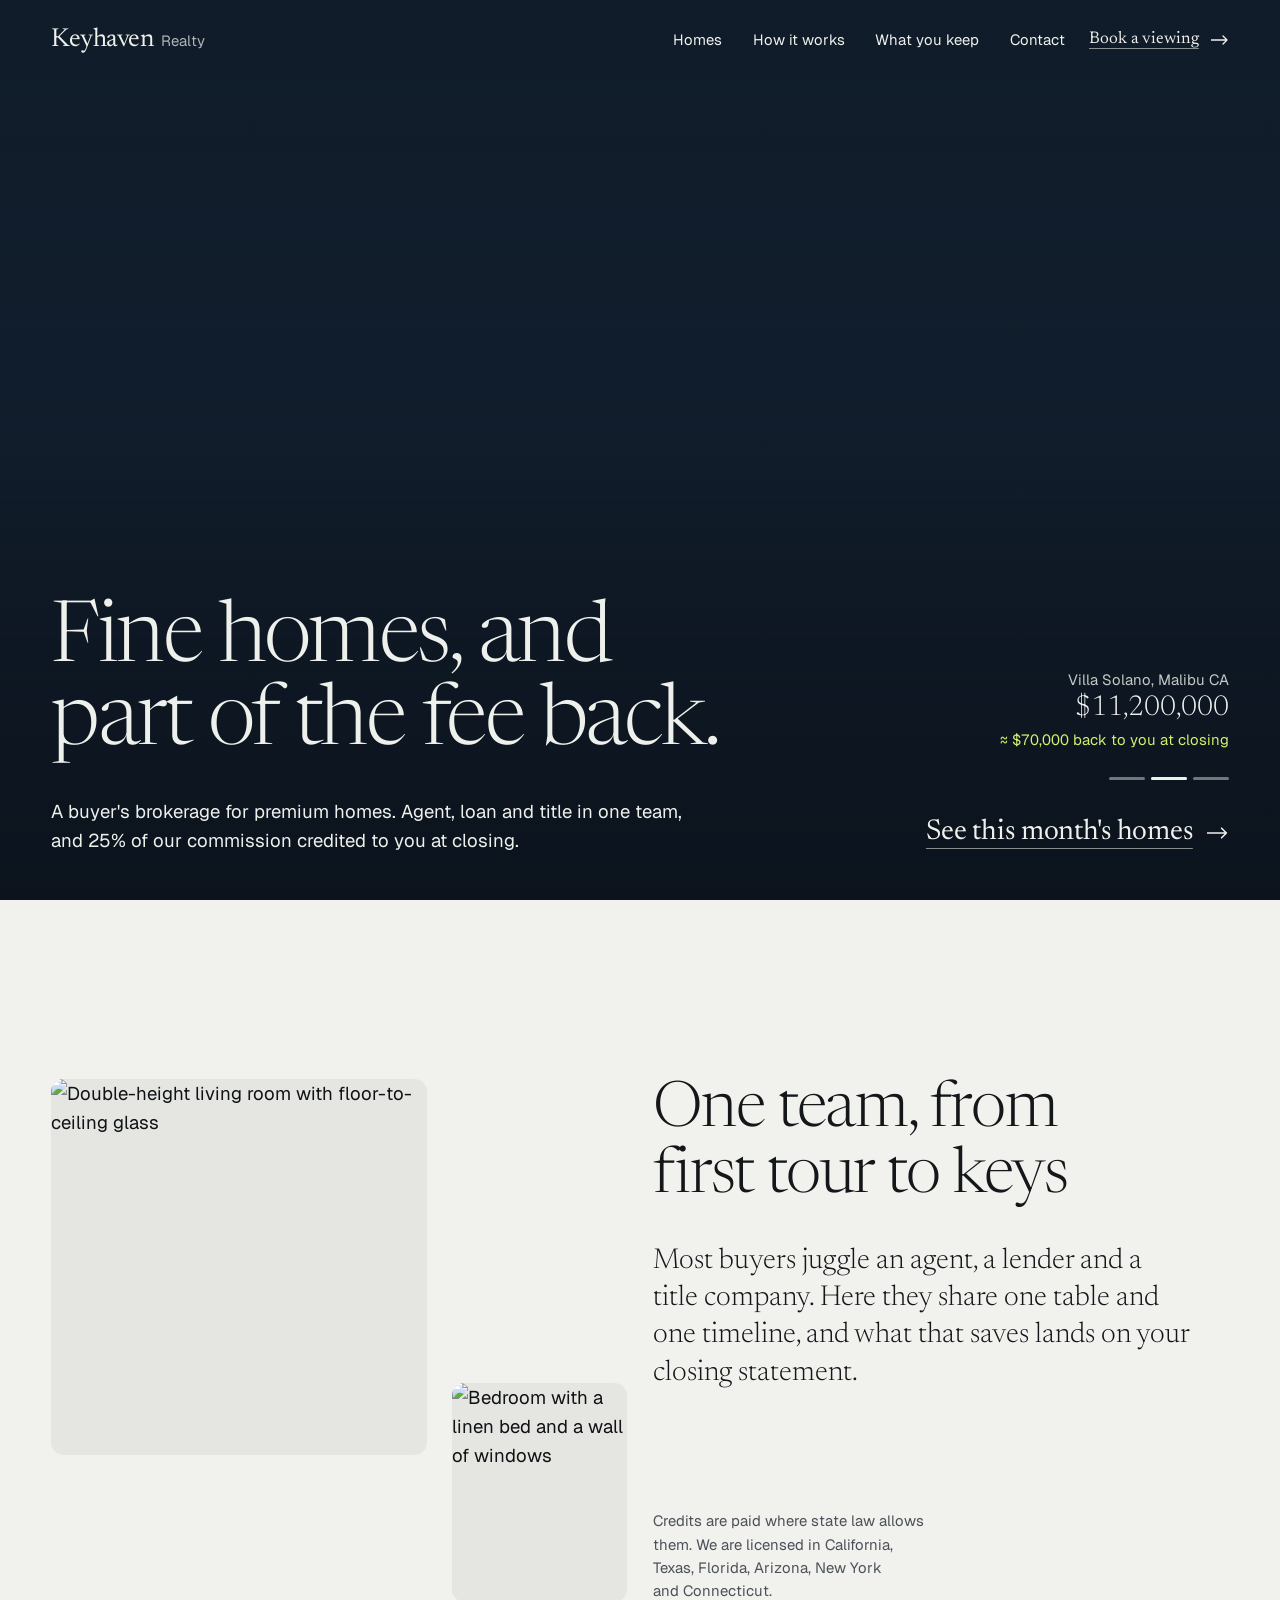
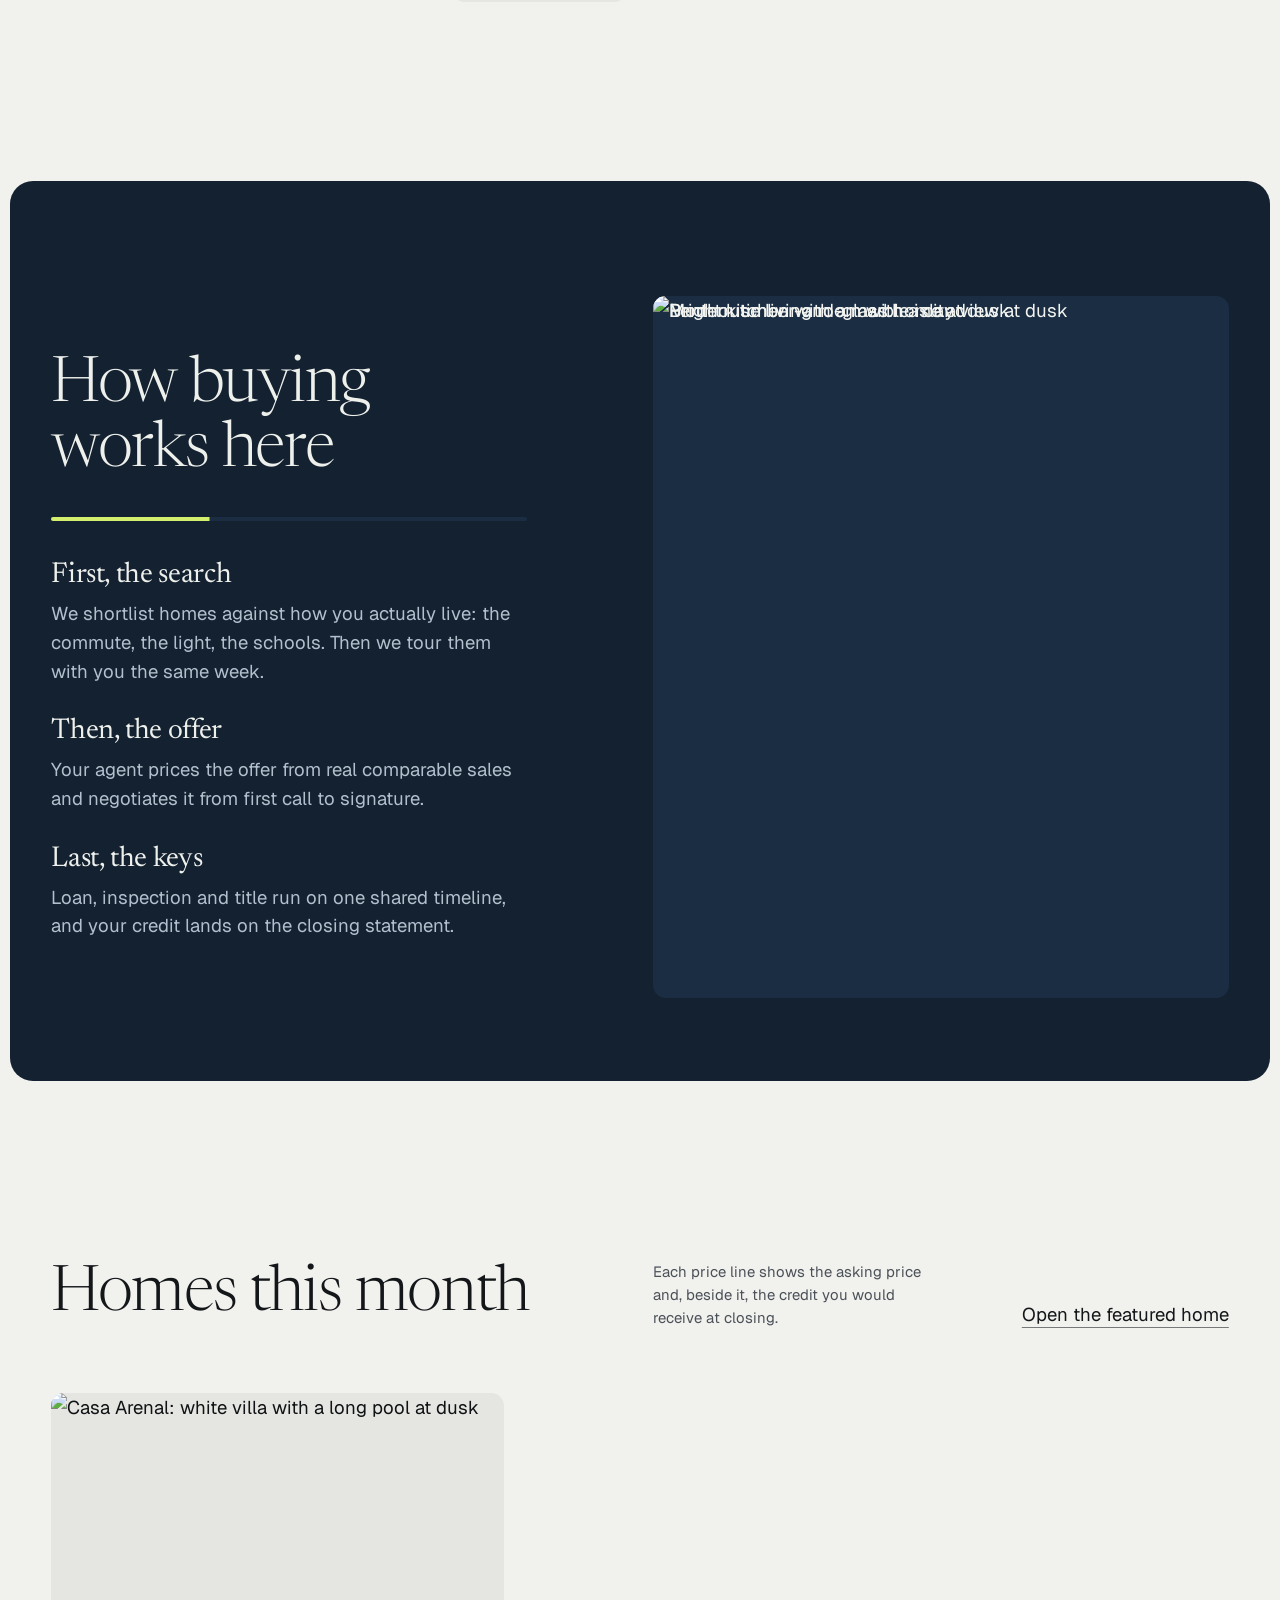
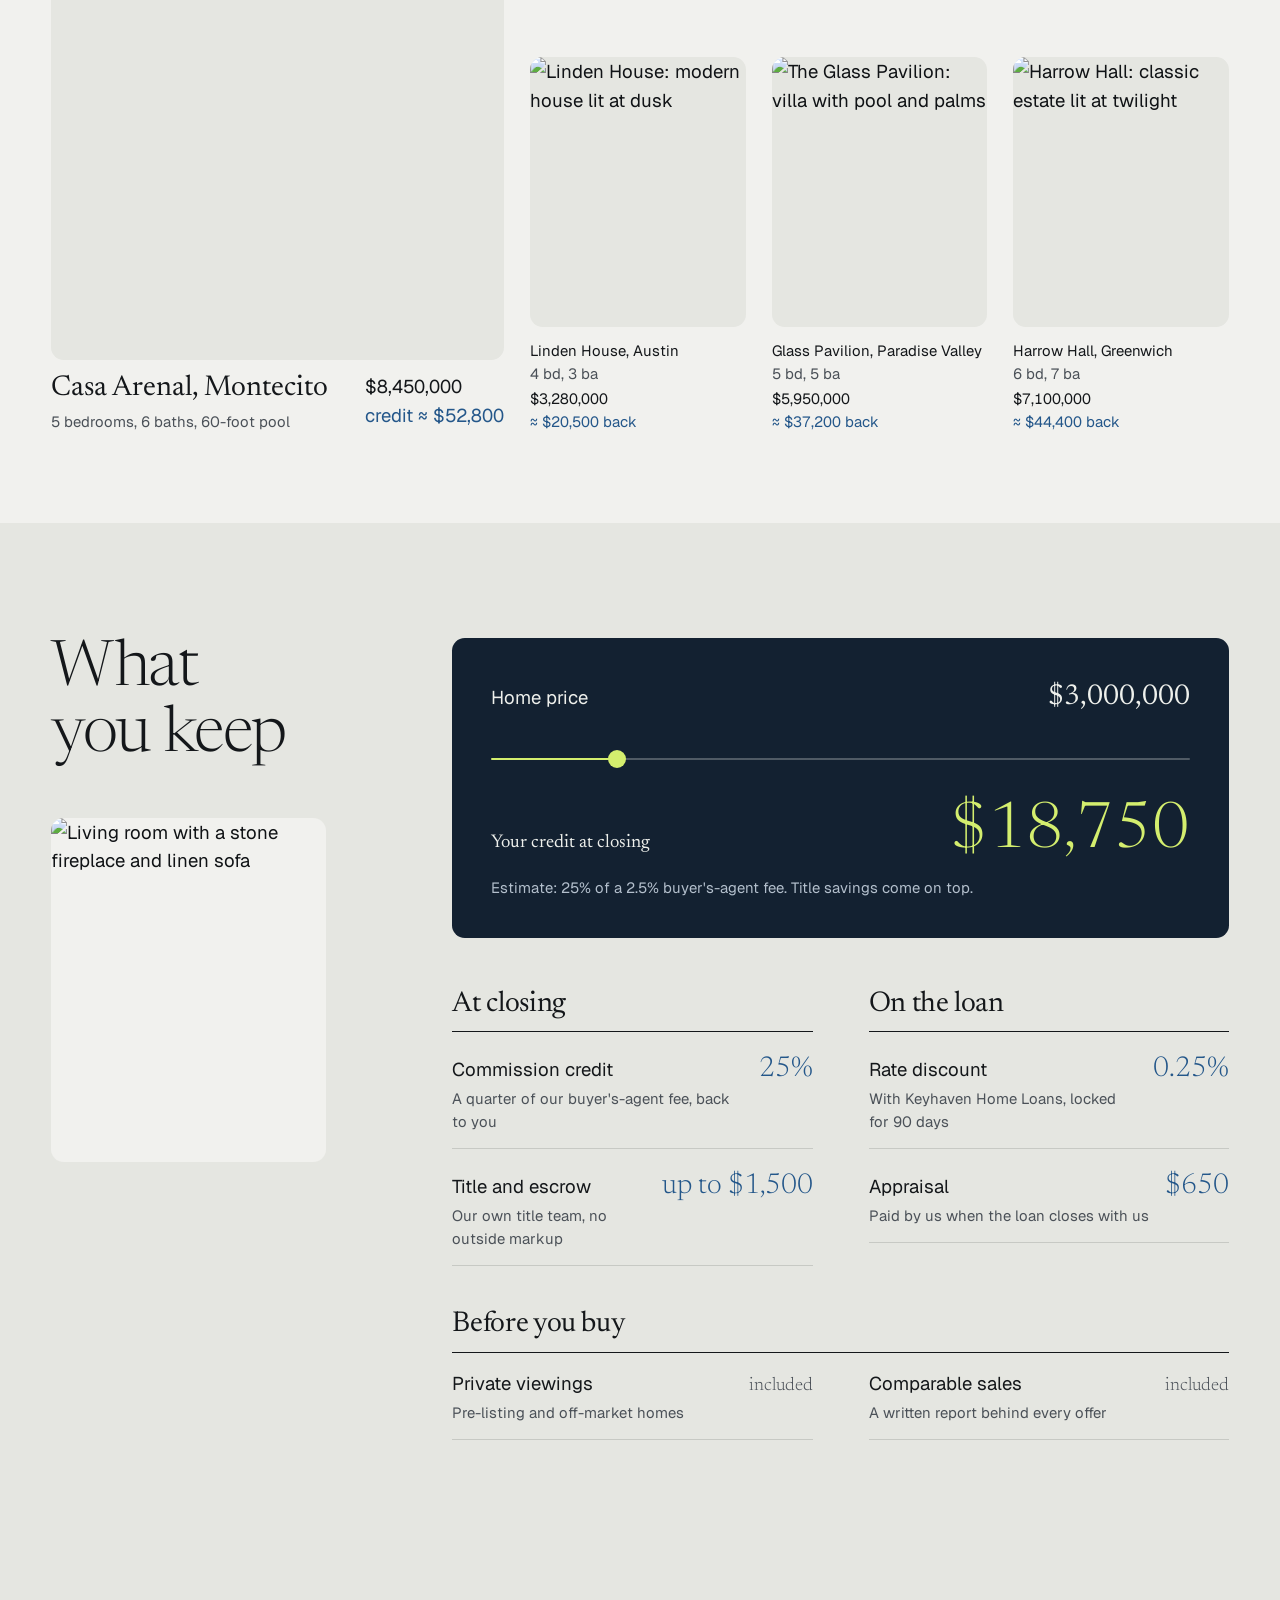
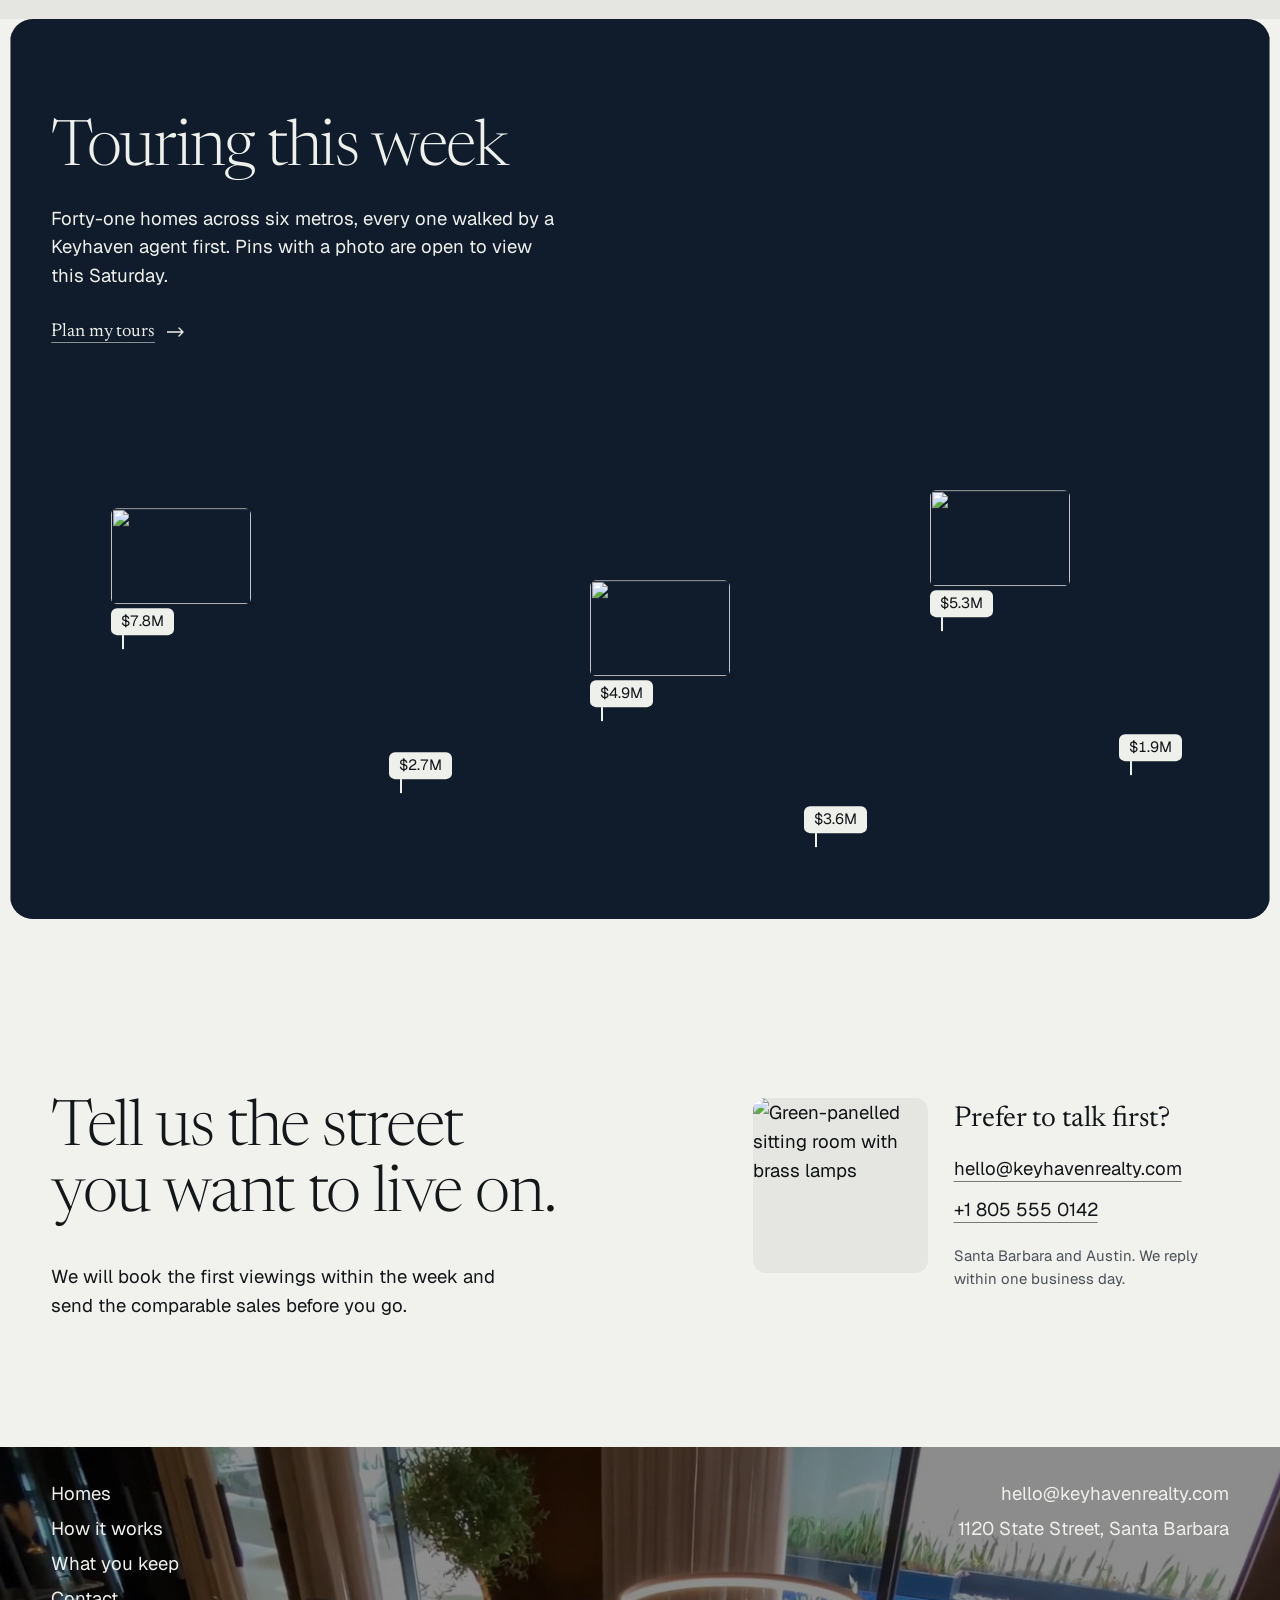
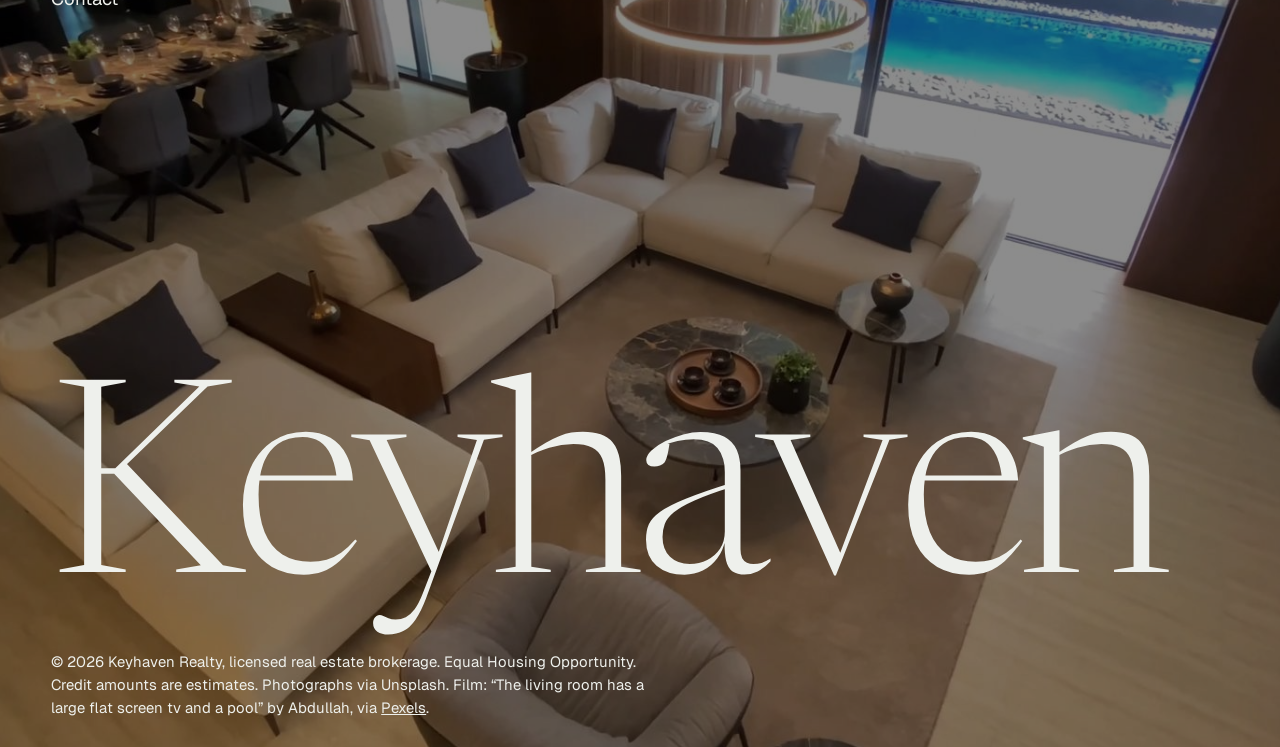
==== commit 5debe86a: "Fit wide and ultrawide screens Content stops at 1720px and the margins grow instead, measured inside" ====
--- a/index.html
+++ b/index.html
@@ -10,14 +10,14 @@
   <link rel="icon" href="/favicon.svg" type="image/svg+xml" />
   <link rel="apple-touch-icon" href="/apple-touch-icon.png" />
   <link rel="manifest" href="/site.webmanifest" />
-  <script src="site.js?v=34"></script>
+  <script src="site.js?v=35"></script>
   <link rel="expect" href="#page-end" blocking="render" />
   <link rel="preconnect" href="https://fonts.googleapis.com" />
   <link rel="preconnect" href="https://fonts.gstatic.com" crossorigin />
   <link href="https://fonts.googleapis.com/css2?family=Newsreader:opsz,wght@6..72,300;6..72,400&family=Geist:wght@400;500&display=swap" rel="stylesheet" />
   <link rel="preload" media="(min-aspect-ratio: 801/1000)" as="image" href="https://images.unsplash.com/photo-1613490493576-7fde63acd811?auto=format&fit=crop&w=2400&q=80" imagesrcset="https://images.unsplash.com/photo-1613490493576-7fde63acd811?auto=format&fit=crop&w=828&q=80 828w, https://images.unsplash.com/photo-1613490493576-7fde63acd811?auto=format&fit=crop&w=1280&q=80 1280w, https://images.unsplash.com/photo-1613490493576-7fde63acd811?auto=format&fit=crop&w=1920&q=80 1920w, https://images.unsplash.com/photo-1613490493576-7fde63acd811?auto=format&fit=crop&w=2400&q=80 2400w" imagesizes="100vw" fetchpriority="high" />
   <link rel="preload" as="image" media="(max-aspect-ratio: 4/5)" href="https://images.unsplash.com/photo-1613490493576-7fde63acd811?auto=format&fit=crop&w=2400&q=80" imagesrcset="https://images.unsplash.com/photo-1613490493576-7fde63acd811?auto=format&fit=crop&crop=focalpoint&fp-x=0.5&fp-y=0.62&w=640&h=1408&q=75 640w, https://images.unsplash.com/photo-1613490493576-7fde63acd811?auto=format&fit=crop&crop=focalpoint&fp-x=0.5&fp-y=0.62&w=828&h=1822&q=75 828w, https://images.unsplash.com/photo-1613490493576-7fde63acd811?auto=format&fit=crop&crop=focalpoint&fp-x=0.5&fp-y=0.62&w=1170&h=2574&q=75 1170w, https://images.unsplash.com/photo-1613490493576-7fde63acd811?auto=format&fit=crop&crop=focalpoint&fp-x=0.5&fp-y=0.62&w=1290&h=2838&q=75 1290w" imagesizes="100vw" fetchpriority="high" />
-  <link rel="stylesheet" href="styles.css?v=34" />
+  <link rel="stylesheet" href="styles.css?v=35" />
 </head>
 <body>
   <a class="skip" href="#main">Skip to content</a>
@@ -251,8 +251,8 @@
 
   <script src="https://cdnjs.cloudflare.com/ajax/libs/gsap/3.12.5/gsap.min.js"></script>
   <script src="https://cdnjs.cloudflare.com/ajax/libs/gsap/3.12.5/ScrollTrigger.min.js"></script>
-  <script src="homes.js?v=34"></script>
-  <script src="main.js?v=34"></script>
+  <script src="homes.js?v=35"></script>
+  <script src="main.js?v=35"></script>
   <span id="page-end" hidden></span>
 </body>
 </html>
--- a/styles.css
+++ b/styles.css
@@ -27,7 +27,9 @@
   --r-md: clamp(10px, 1vw, 16px);    /* photographs and panels */
   --r-sm: 6px;                        /* buttons and price tags */
 
-  --margin: max(clamp(20px, 4vw, 64px), env(safe-area-inset-left, 0px), env(safe-area-inset-right, 0px));
+  /* content never runs wider than --frame: on big and ultrawide screens the margins grow instead of everything else */
+  --frame: 1720px;
+  --margin: max(clamp(20px, 4vw, 64px), calc((100vw - var(--sbw, 0px) - var(--frame)) / 2), env(safe-area-inset-left, 0px), env(safe-area-inset-right, 0px));
   --safe-top: env(safe-area-inset-top, 0px);
   --safe-bottom: env(safe-area-inset-bottom, 0px);
   --gap: clamp(16px, 2vw, 32px);
@@ -414,6 +416,10 @@
 /* Without script, the held section reads as a plain list */
 .no-js .how-frame img:not(:first-child) { display: none; }
 
+/* no photograph is ever taller than the screen it is seen on; wider screens crop it gently instead */
+.frame-img img, .intro-photo img, .intro-photo-b img, .keep-photo img, .about-detail-img img, .room-img img, .contact-photo img { max-height: 80svh; }
+.frame-lifted .frame-img img { max-height: 74svh; }
+
 /* a photograph still on its way: its frame's colour shows, then it fades up */
 .photo-fade { transition: opacity .7s var(--ease); }
 img.is-loading, .hero-photos img.is-loading { opacity: 0; }
